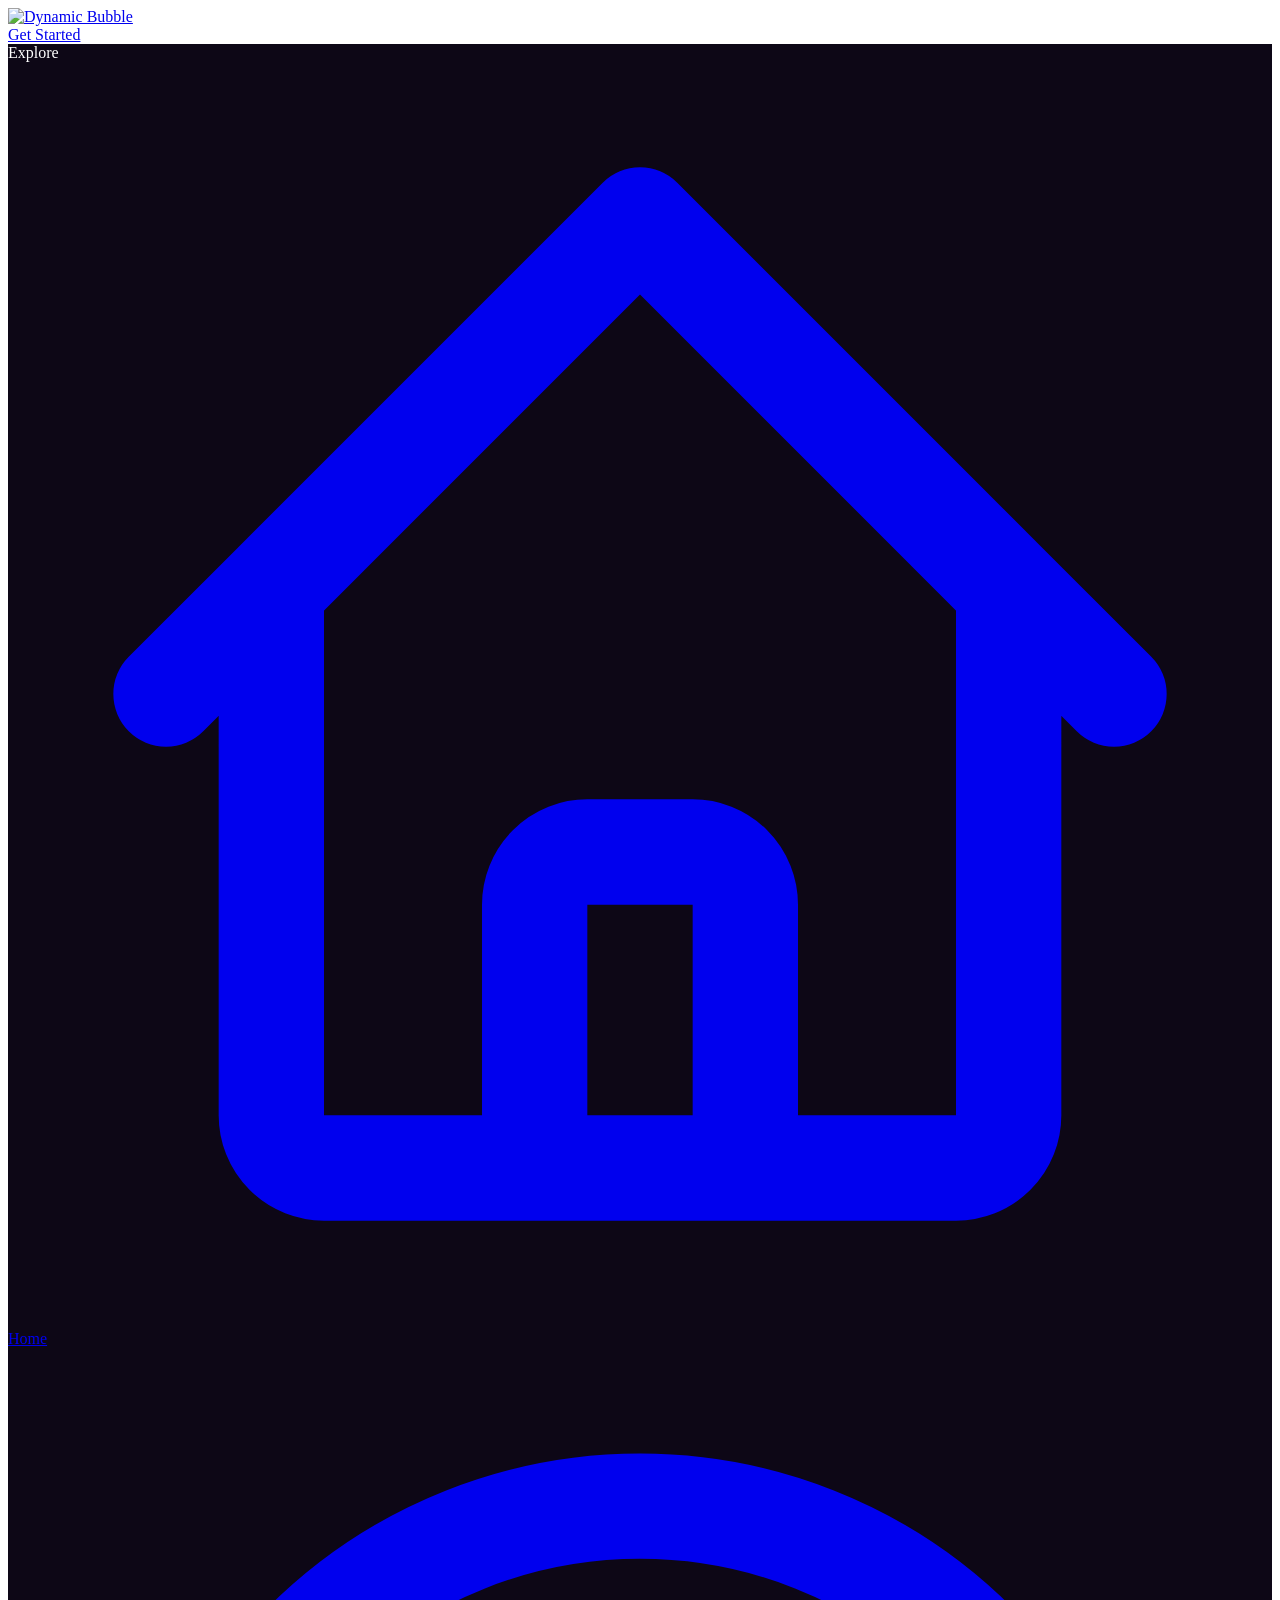
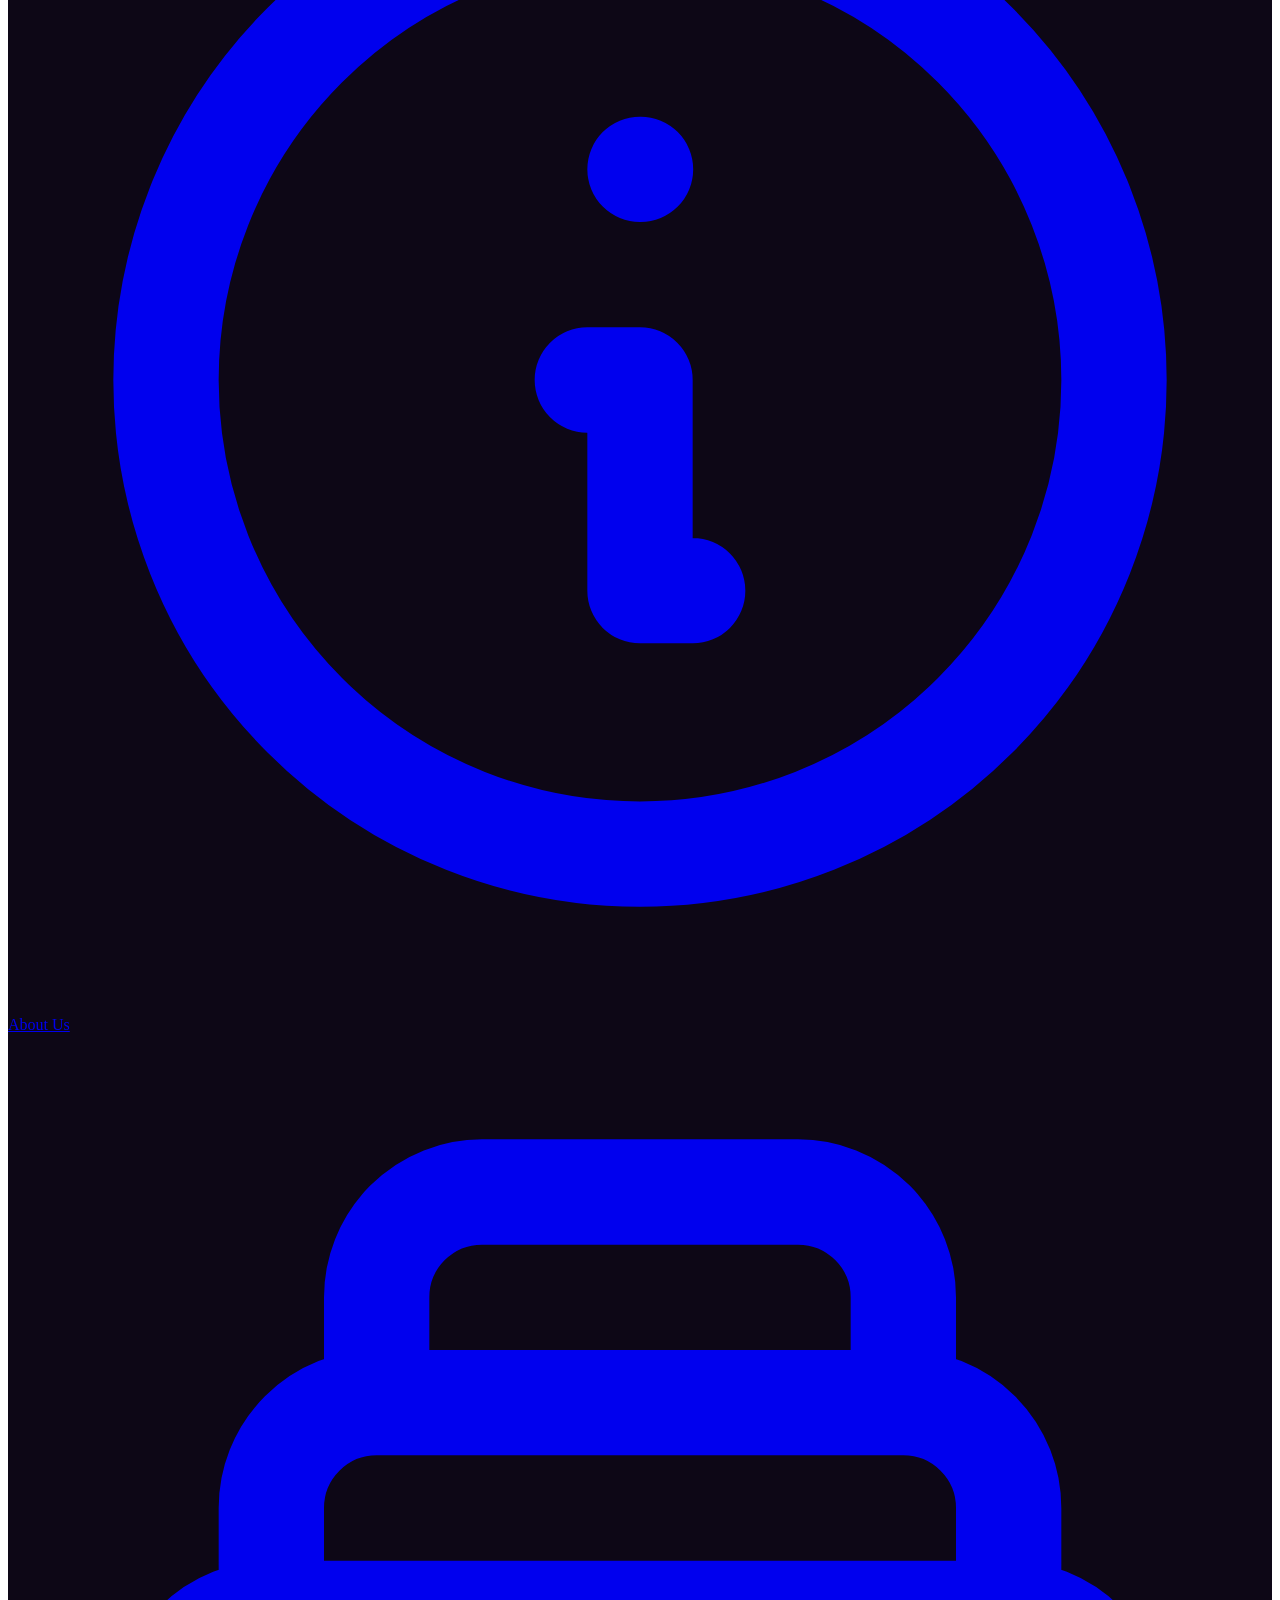
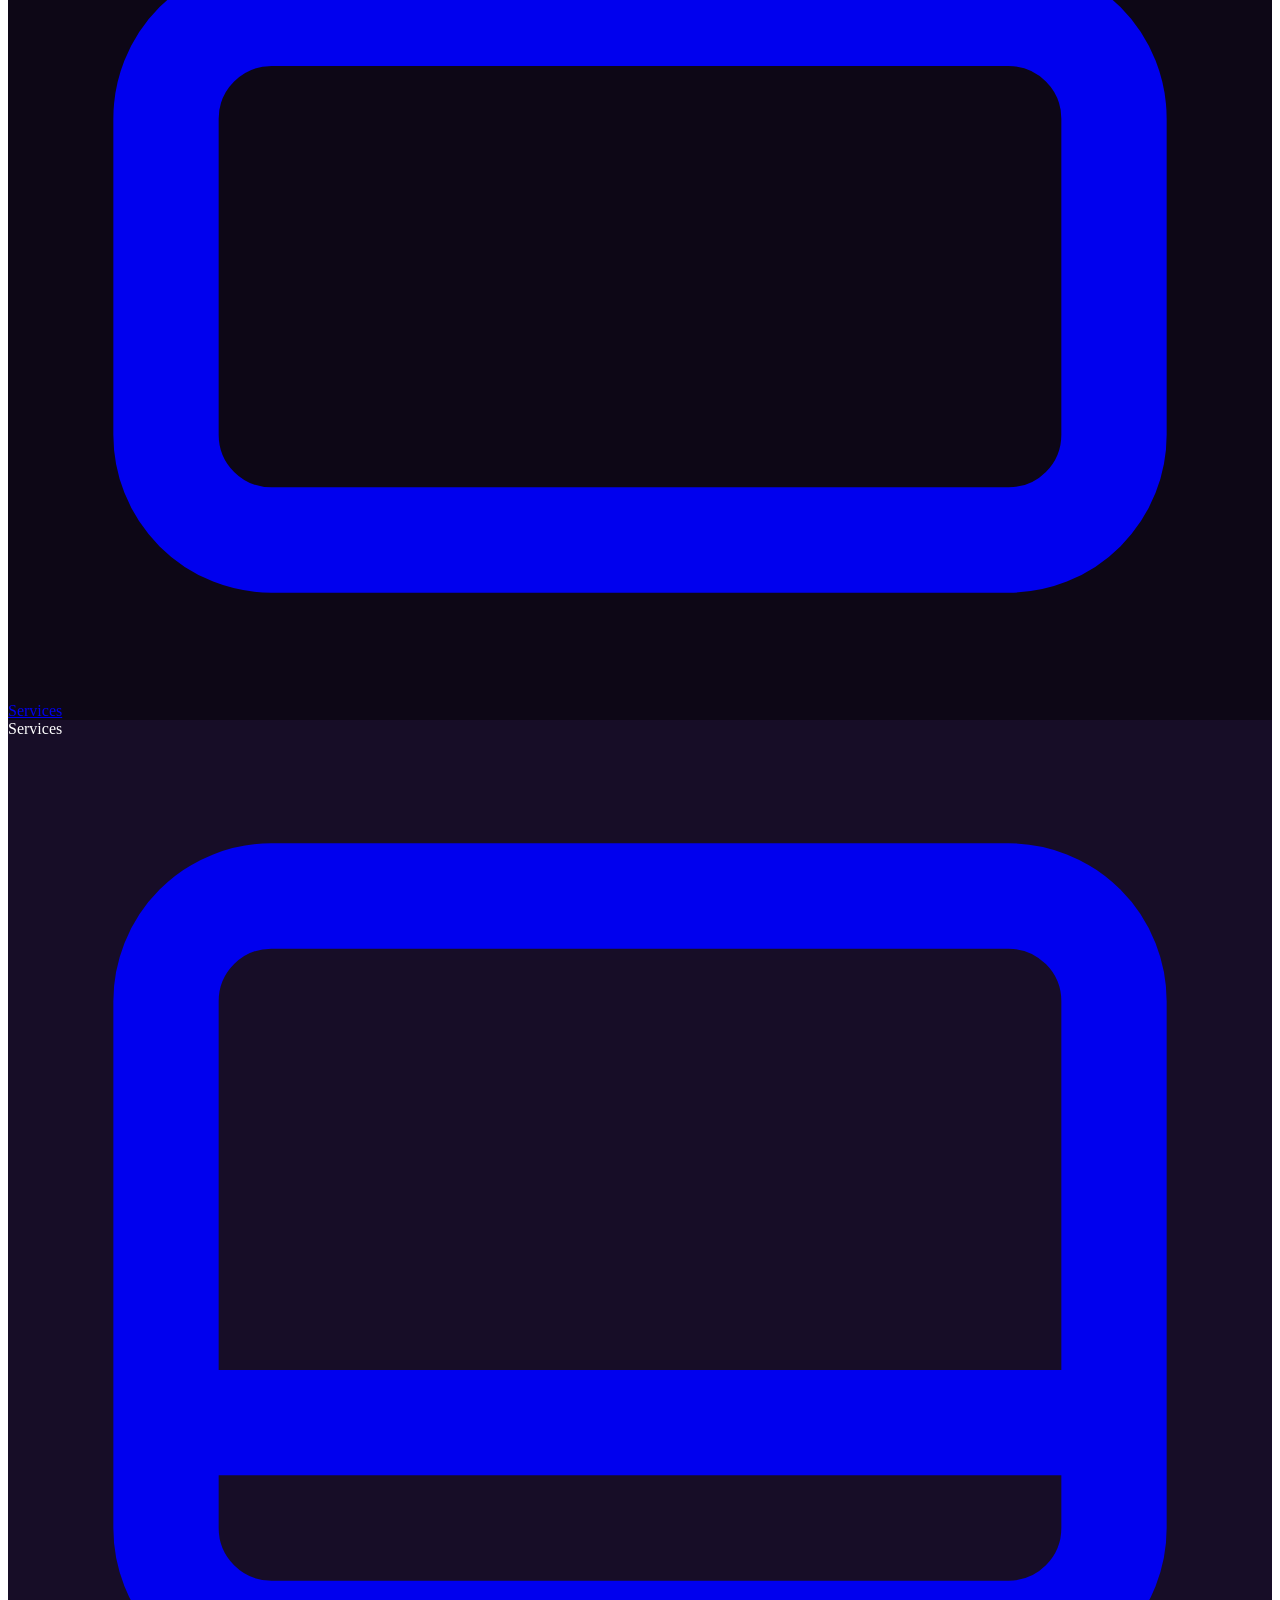
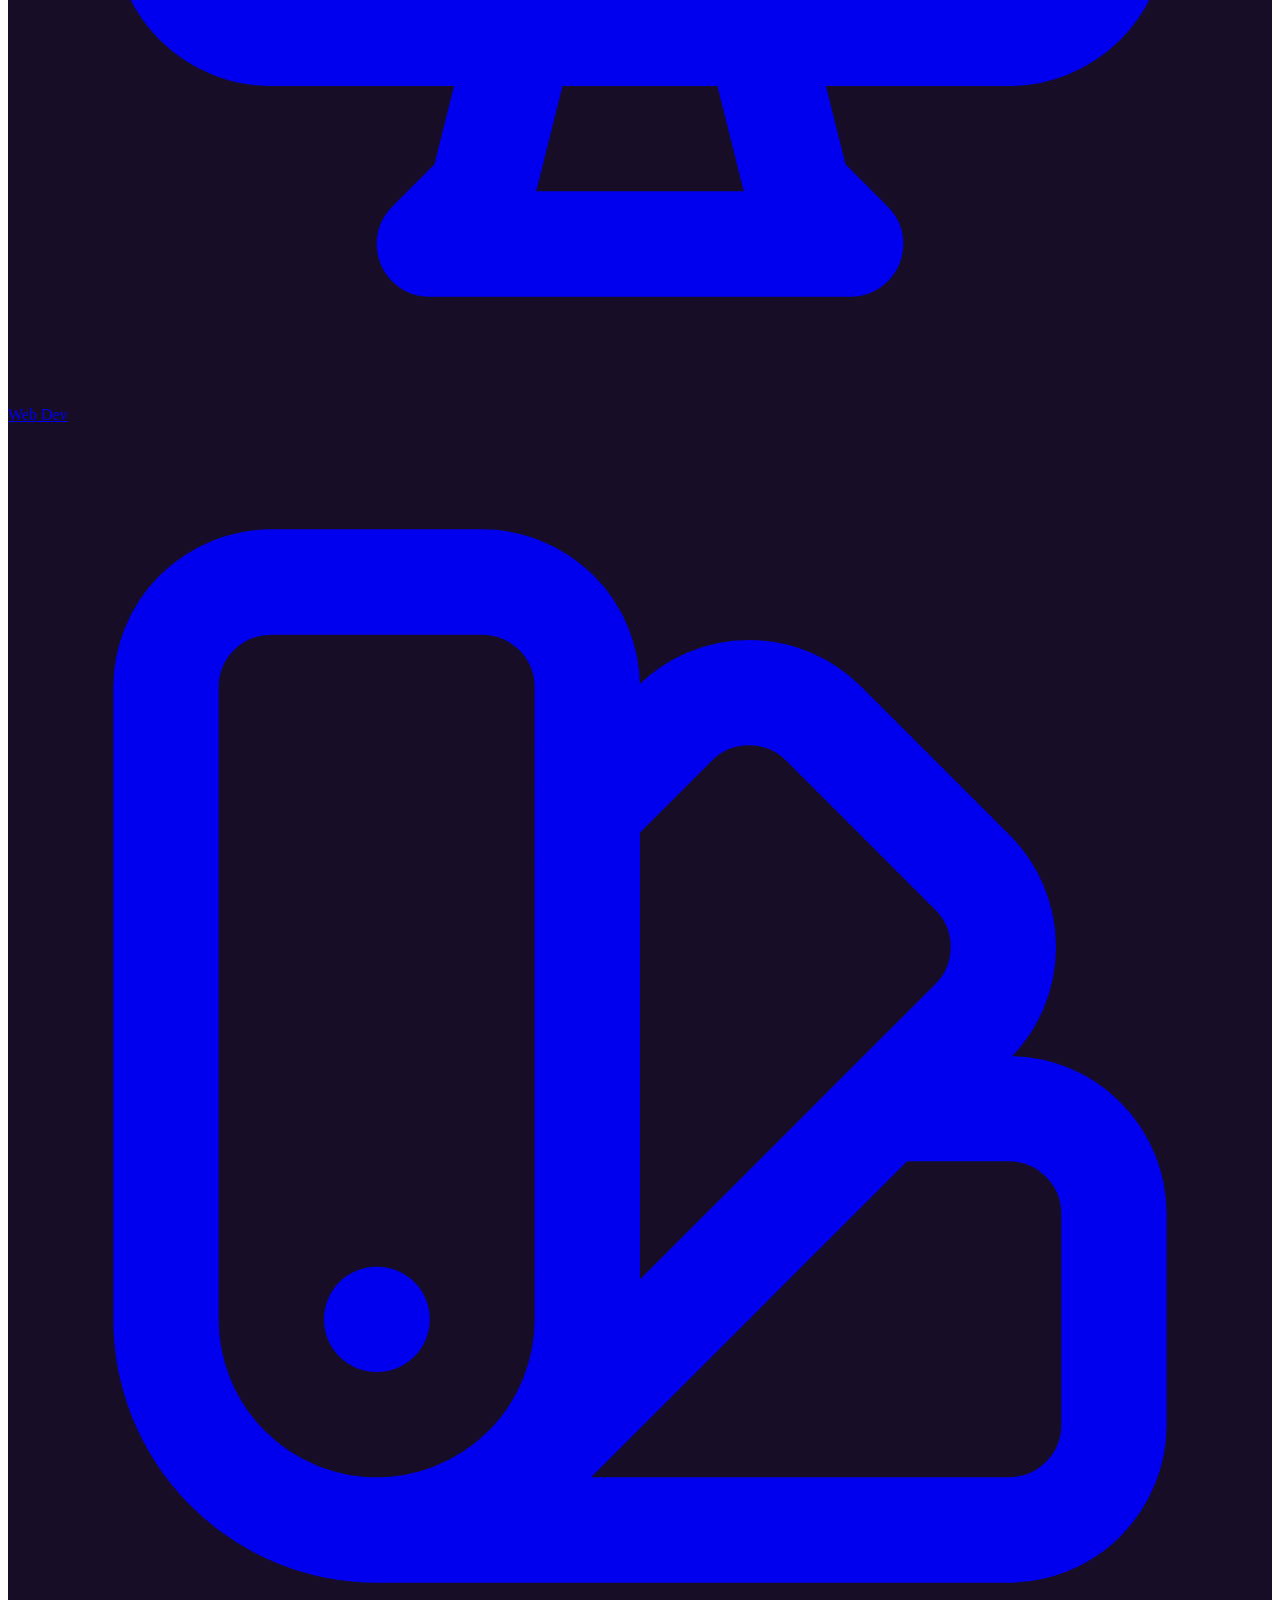
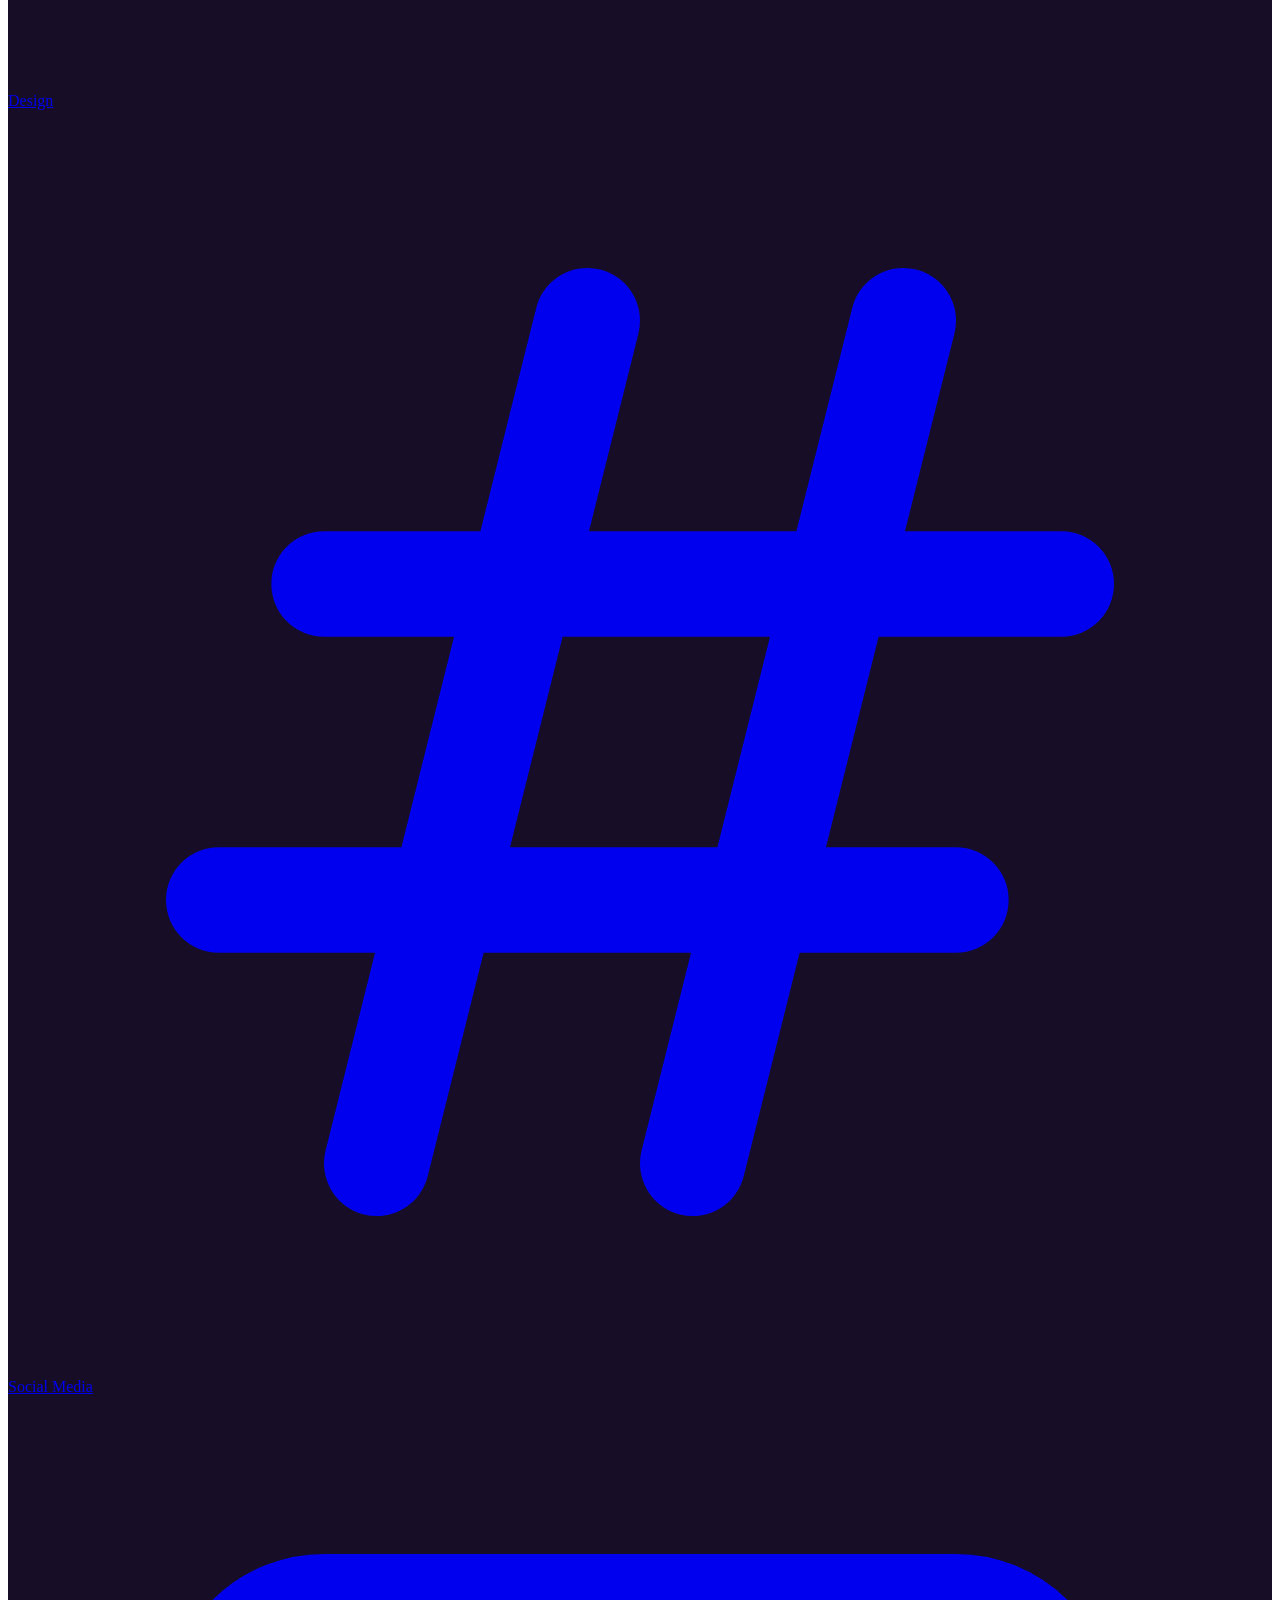
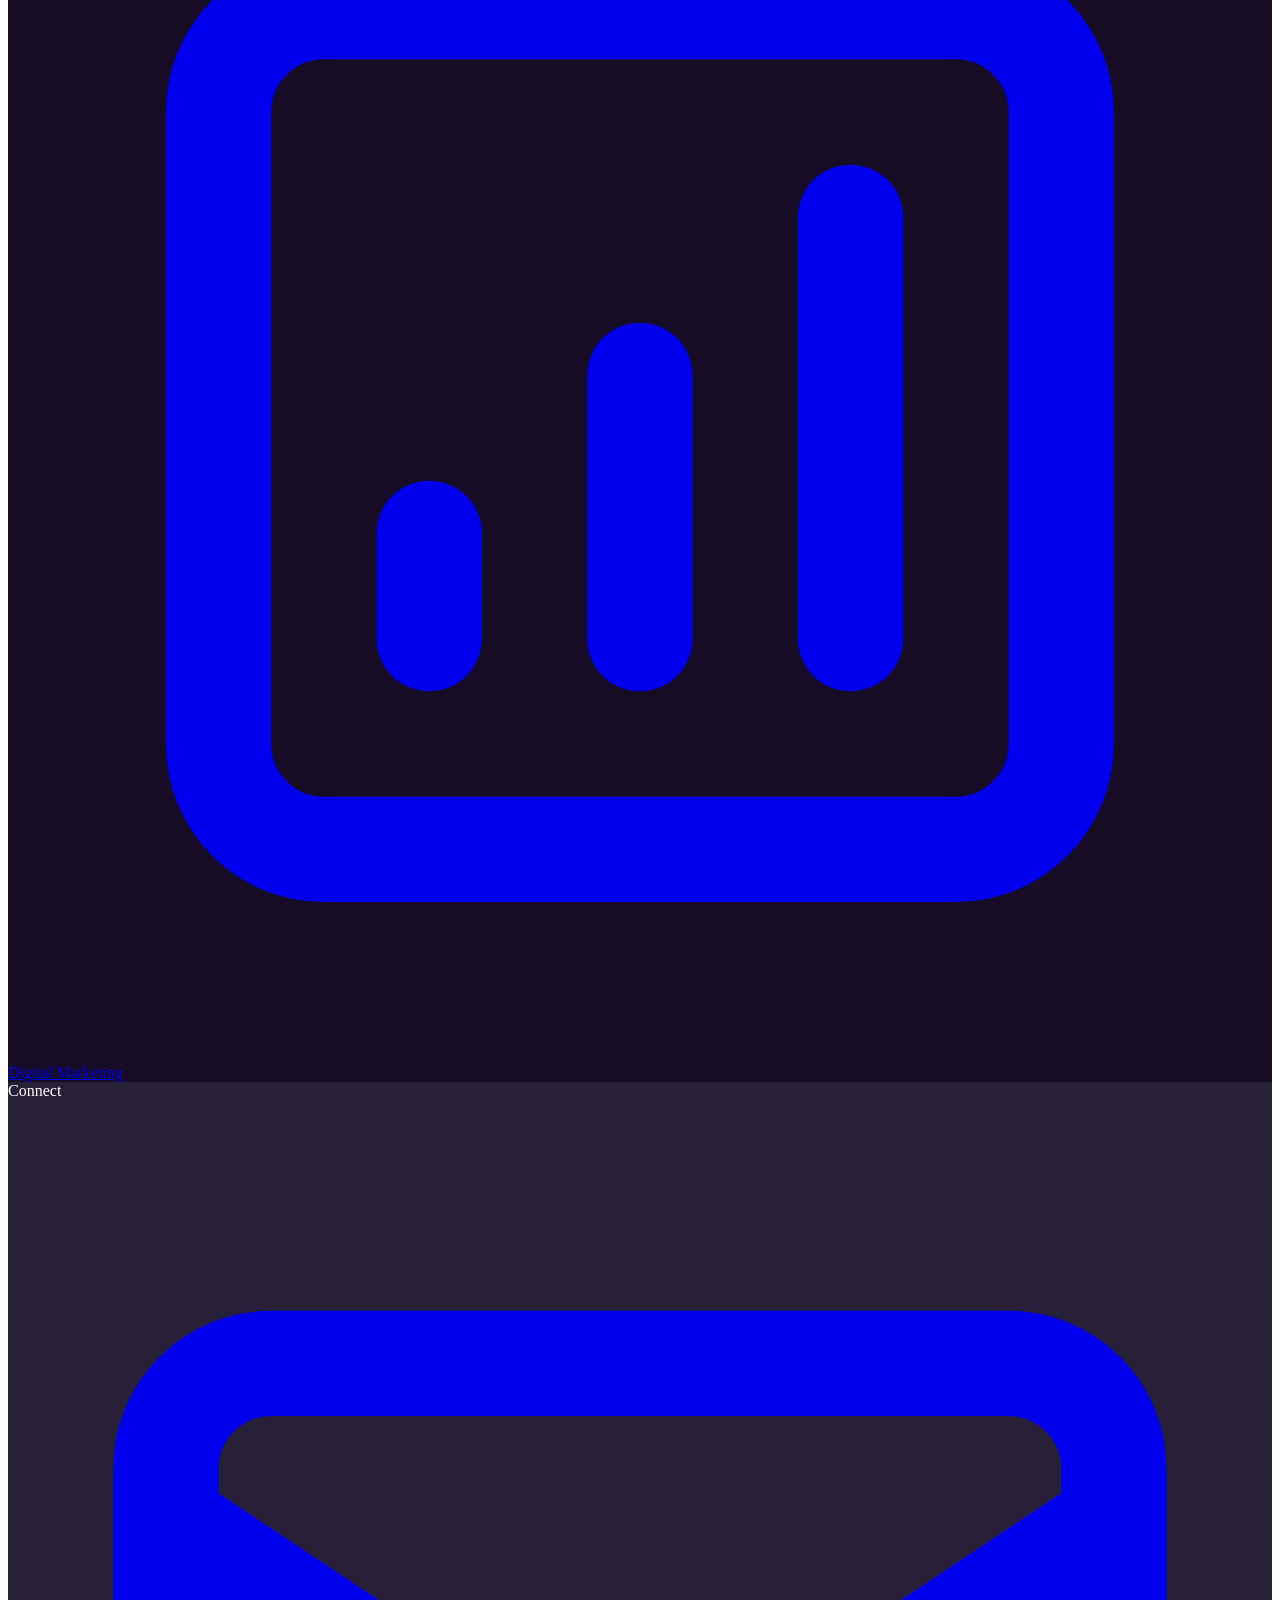
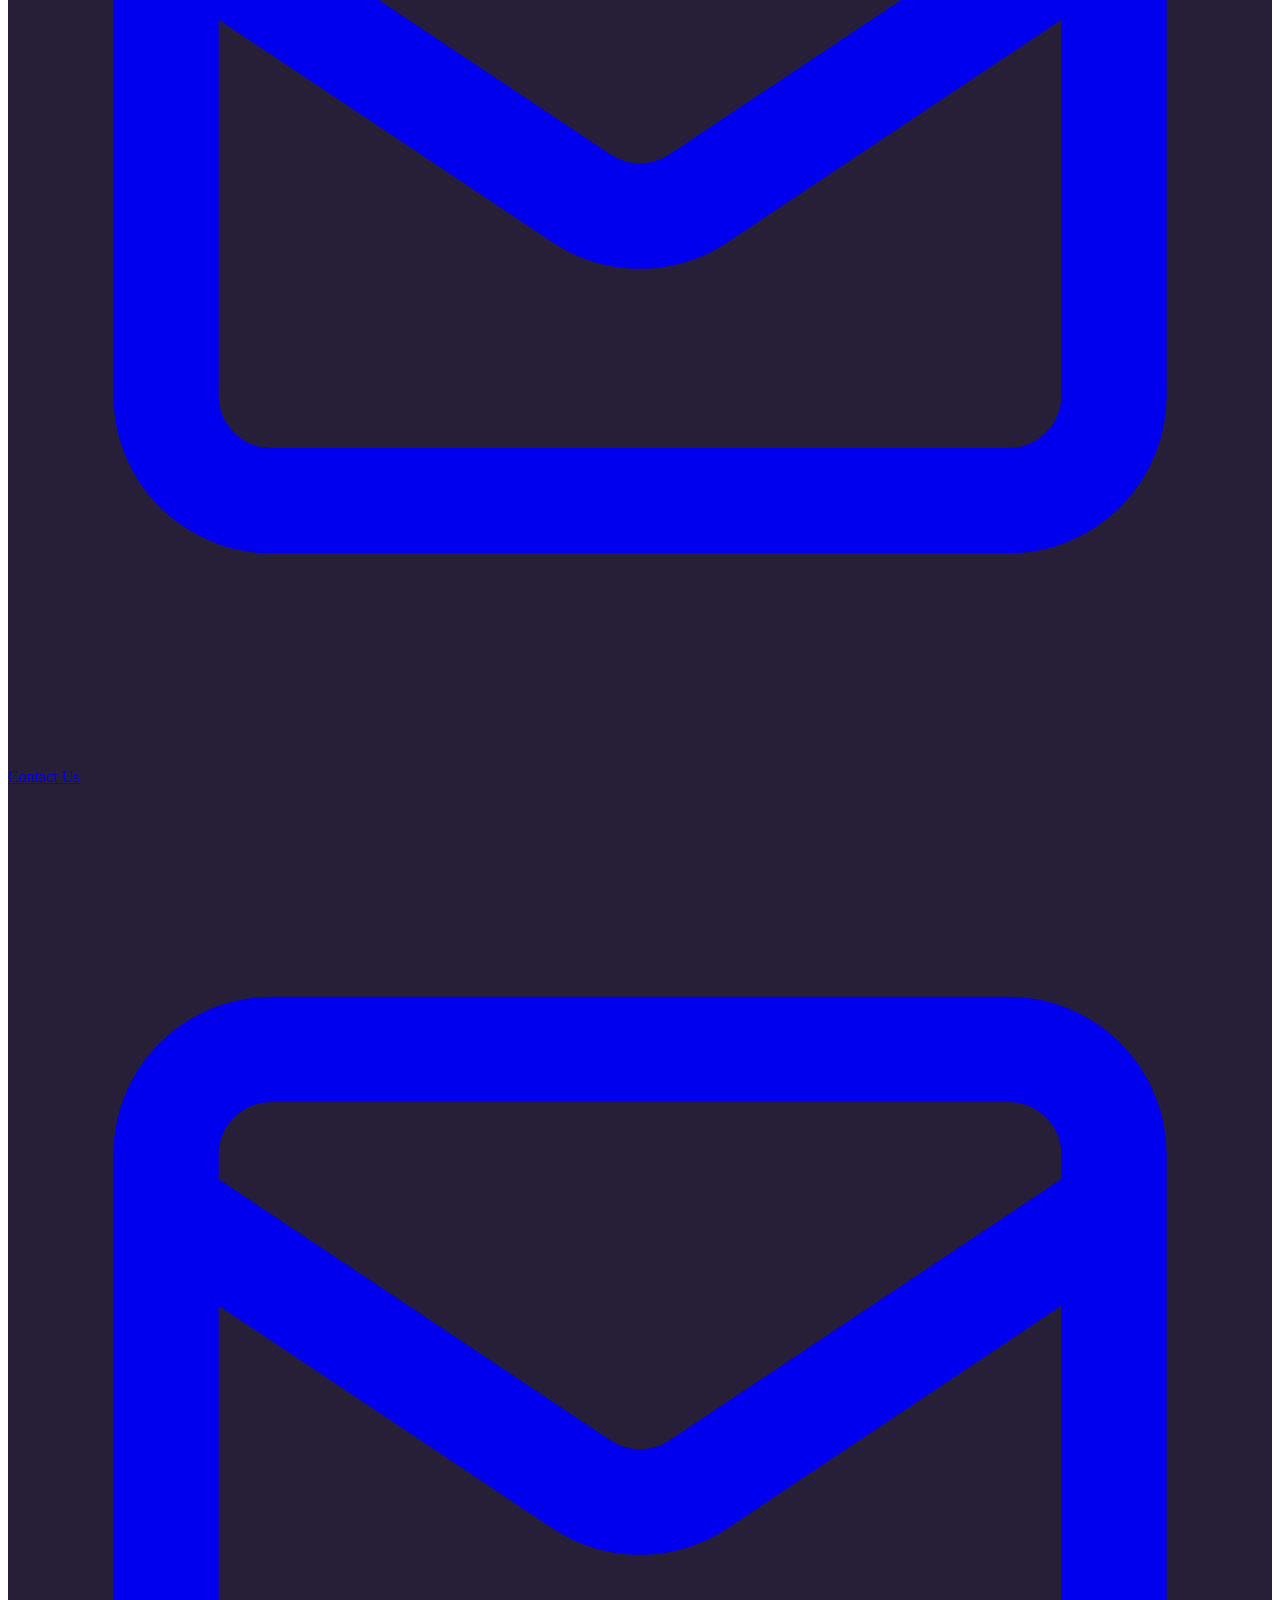
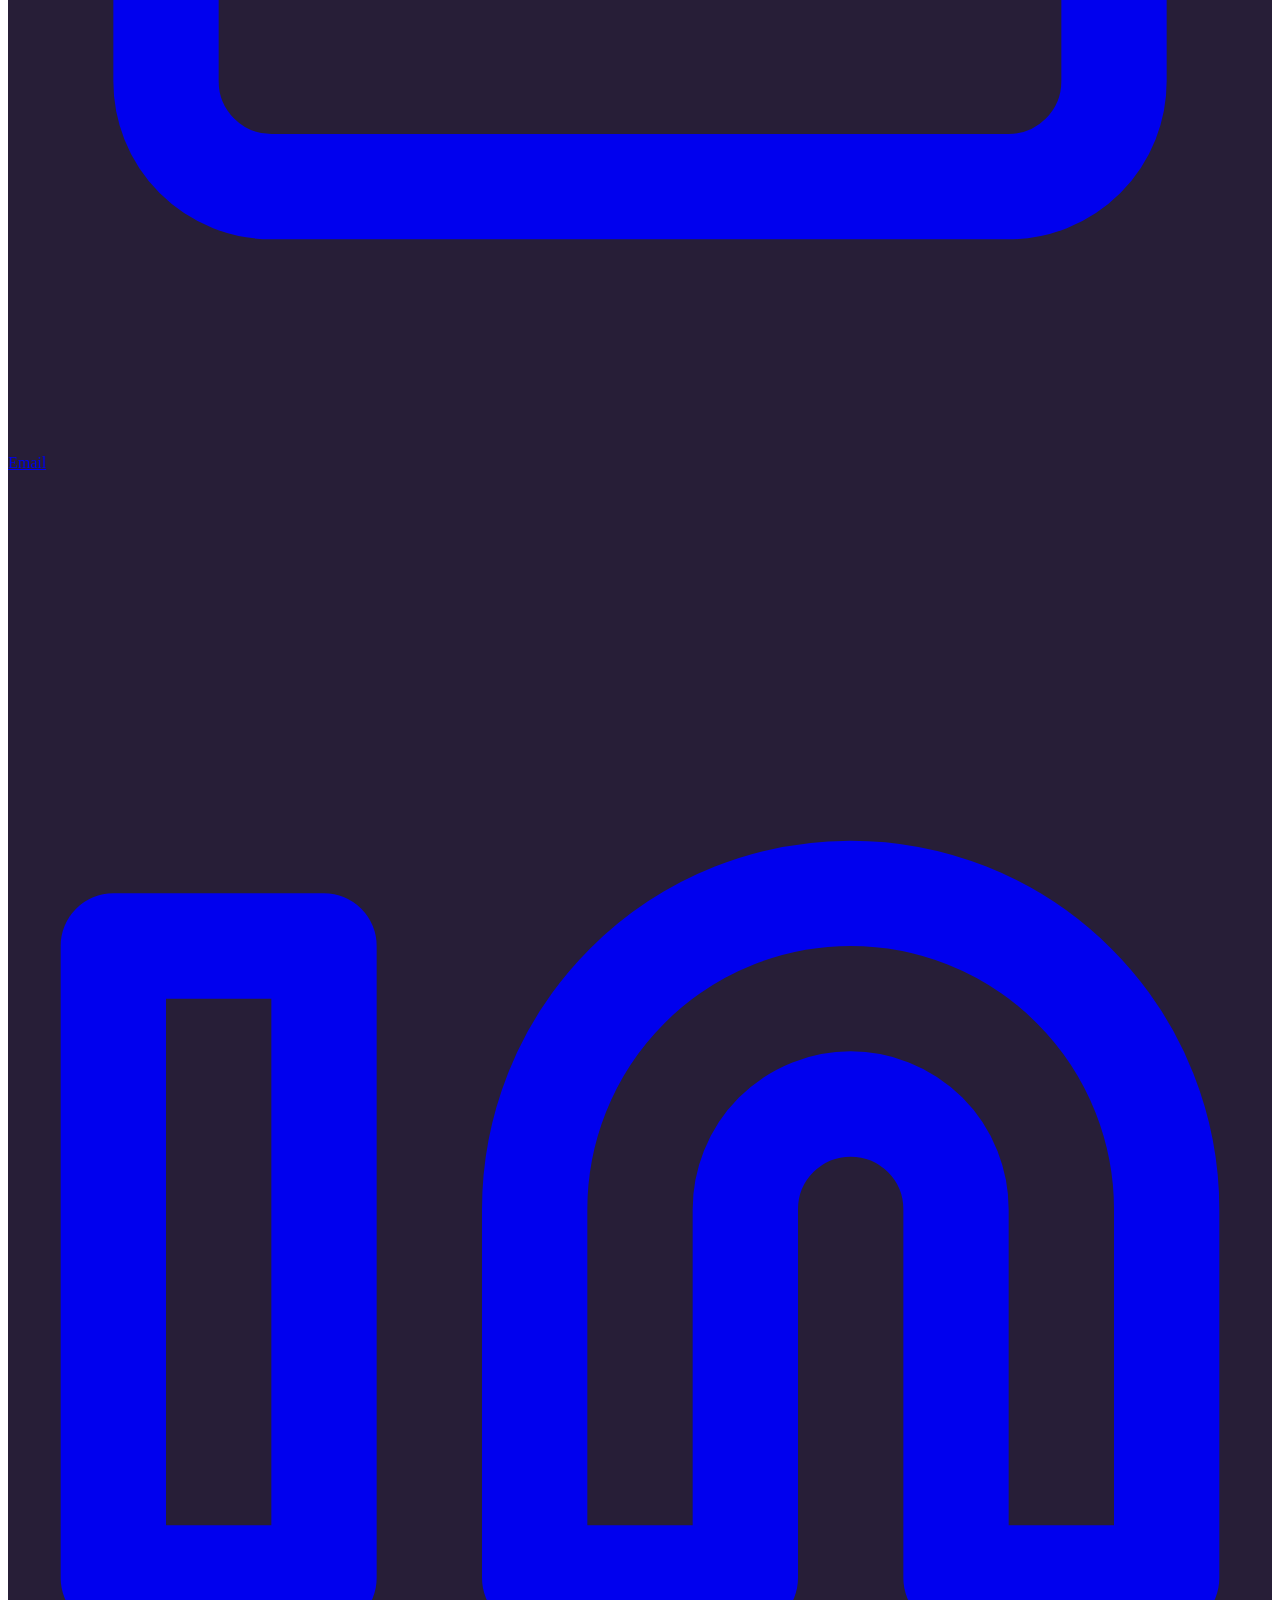
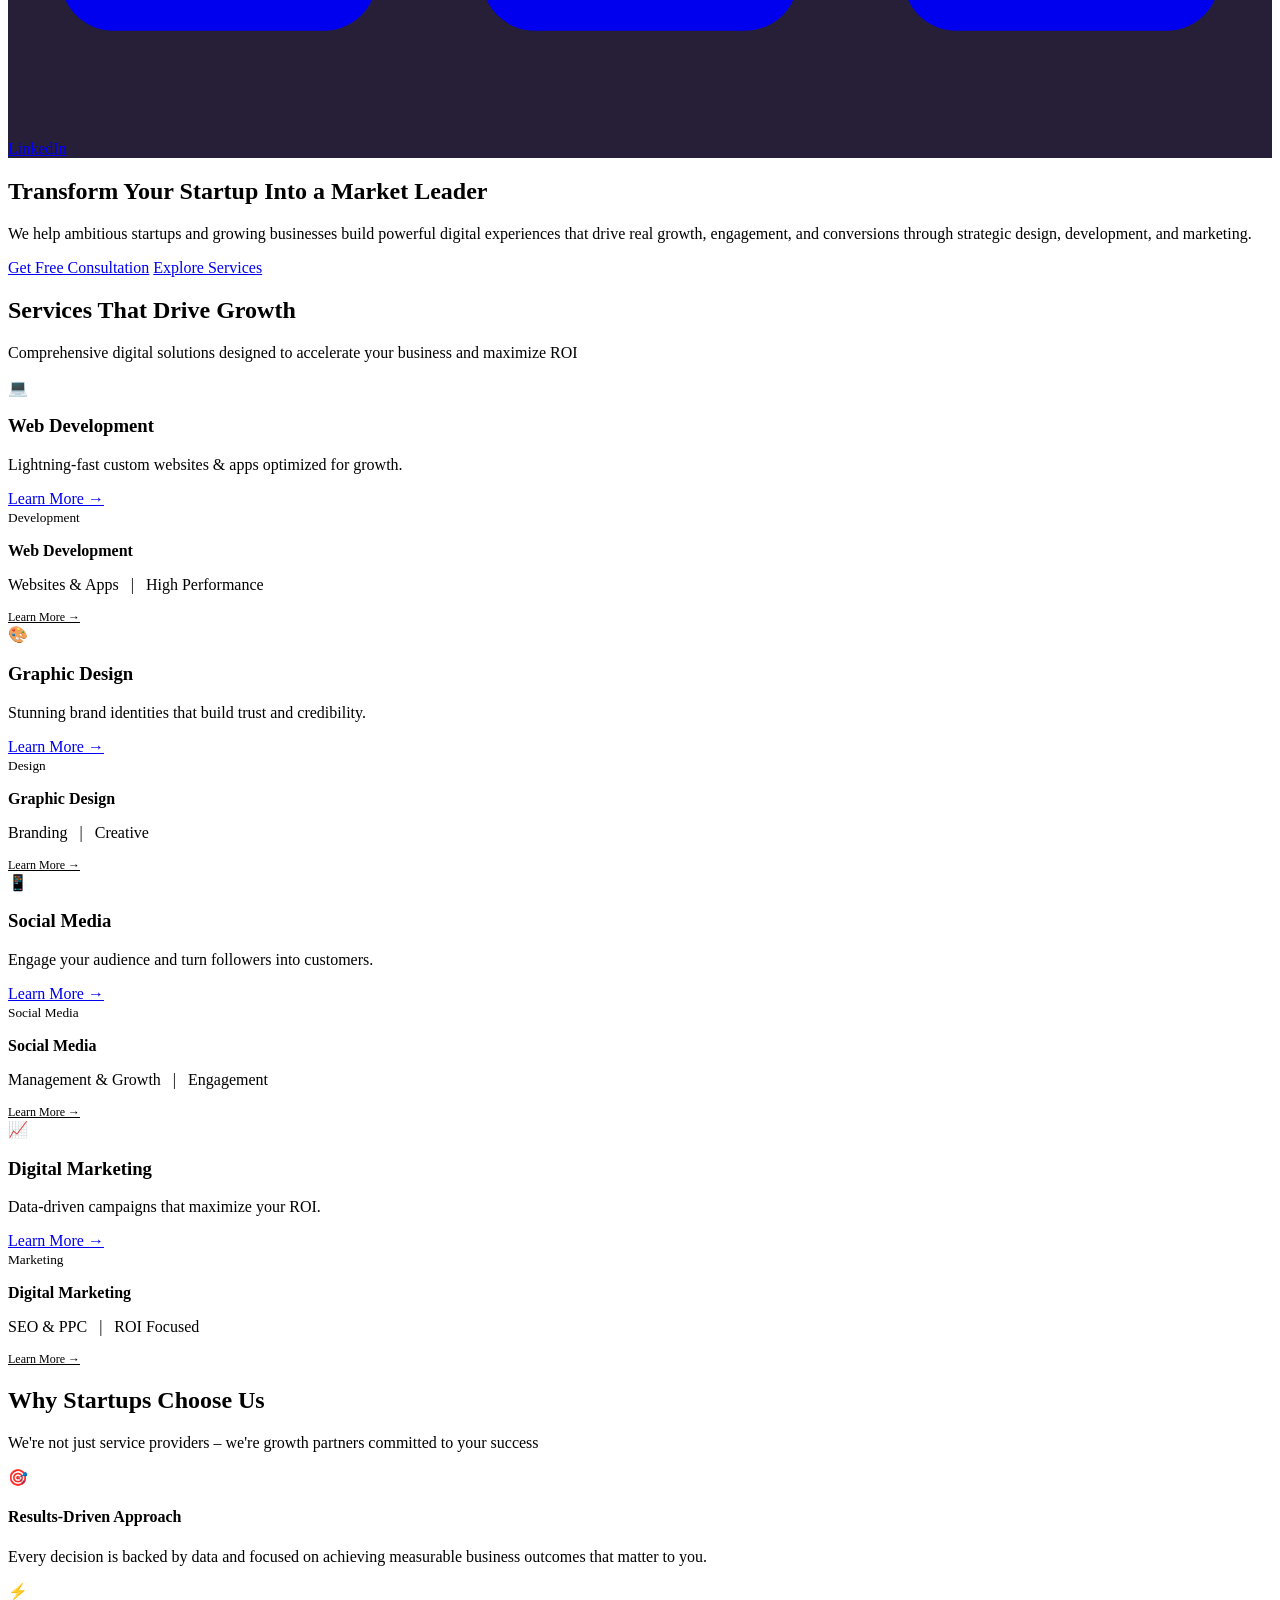
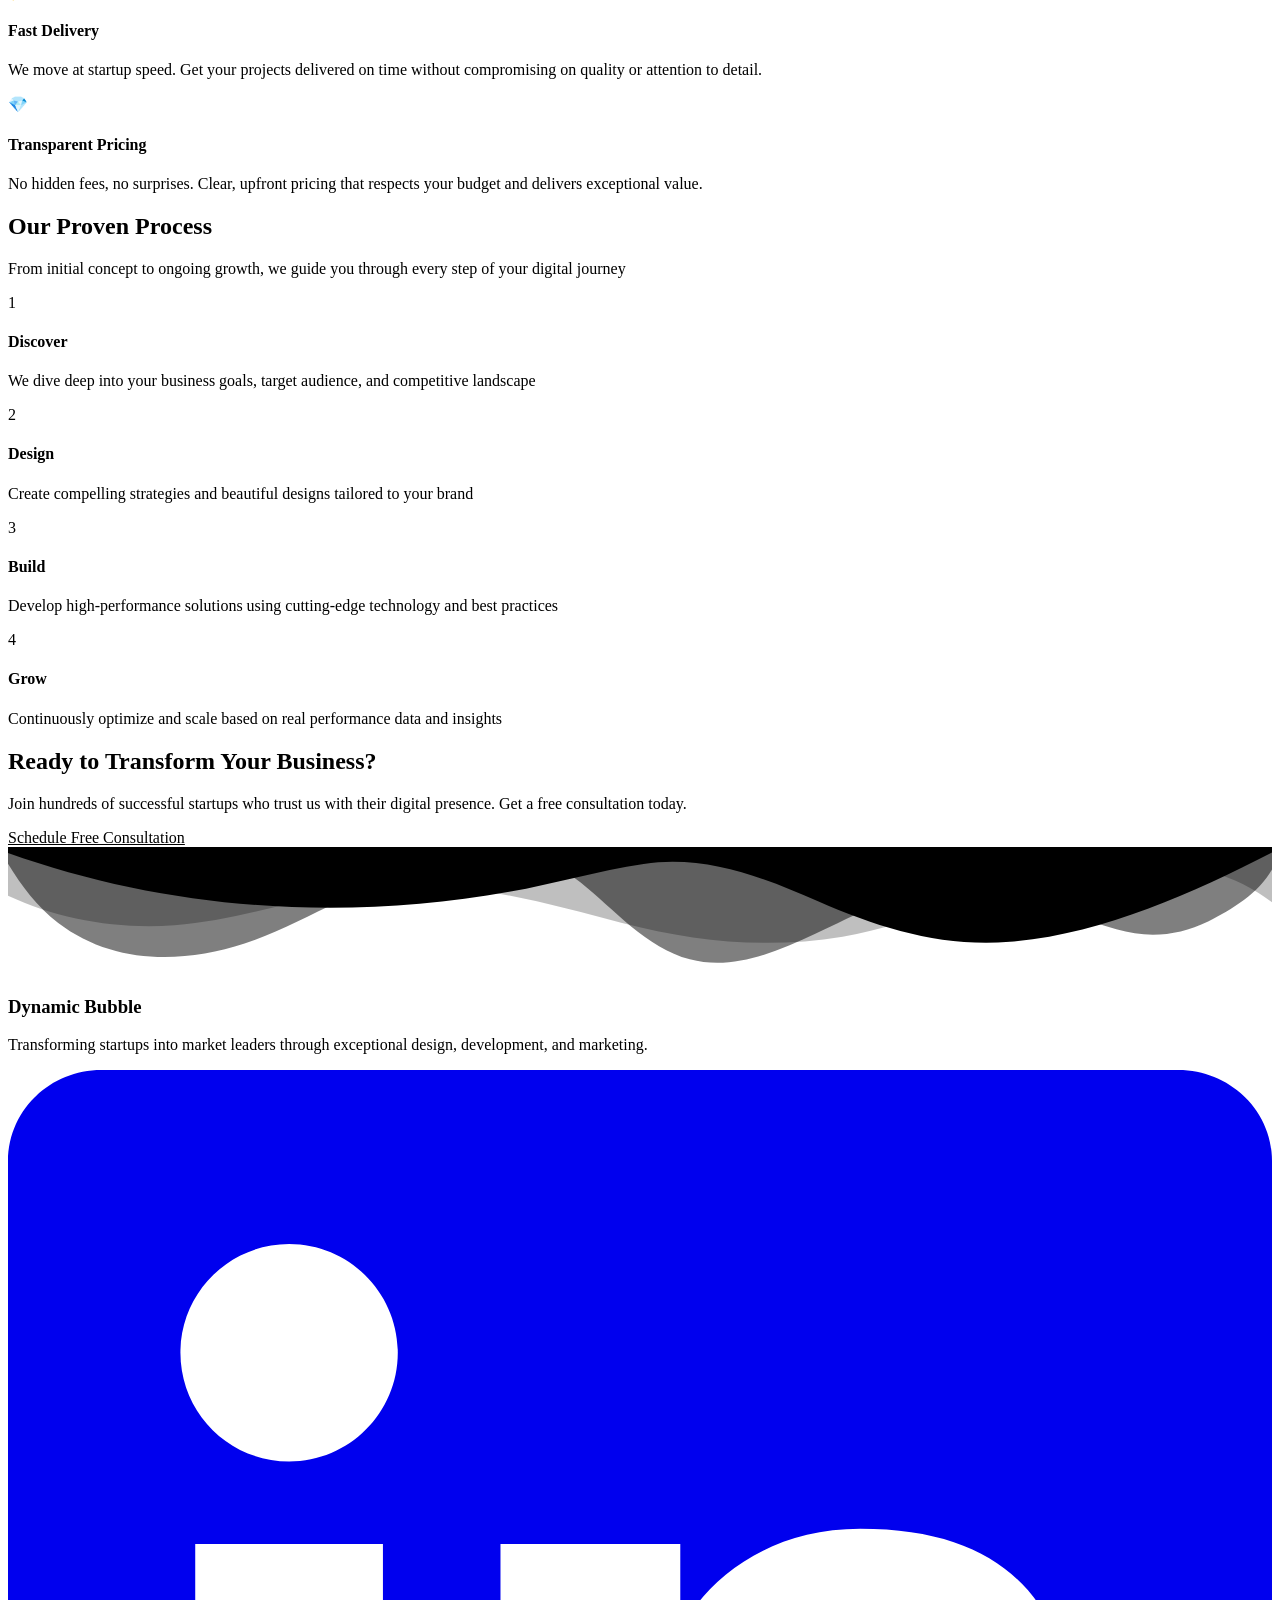
==== index.html @ 36def298 "remove unnecessary sections from index, about and contact pages" ====
<!DOCTYPE html>
<html lang="en">

<head>
    <meta charset="UTF-8">
    <meta name="viewport" content="width=device-width, initial-scale=1.0">
    <meta name="description"
        content="Transform your startup into a market leader with premium web development, graphic design, social media management, and digital marketing services.">
    <meta name="keywords"
        content="web development, graphic design, social media management, digital marketing, startup services">
    <meta name="author" content="Digital Services Agency">

    <!-- Open Graph / Social Media -->
    <meta property="og:type" content="website">
    <meta property="og:title" content="Digital Services Agency - Transform Your Startup Into a Market Leader">
    <meta property="og:description" content="Design, Development & Marketing That Drives Real Growth">
    <meta property="og:image" content="og-image.jpg">

    <title>Digital Services Agency - Transform Your Startup Into a Market Leader</title>
    <link rel="icon" type="image/png" href="assets/images/dynamic_bubble_logo.jpg">
    <meta name="theme-color" content="#ffffff">

    <script src="https://cdnjs.cloudflare.com/ajax/libs/gsap/3.12.5/gsap.min.js"></script>
    <link rel="stylesheet" href="css/styles.css">
    <link rel="stylesheet" href="css/card-nav.css">
    <link rel="stylesheet" href="css/text-type.css">
    <link rel="stylesheet" href="css/flip-card.css">
    <link rel="stylesheet" href="css/laser-theme.css">
</head>

<body>
    <!-- Navigation -->
    <!-- Navigation (CardNav) -->
    <div class="card-nav-container">
        <nav class="card-nav">
            <div class="card-nav-top">
                <div class="hamburger-menu" role="button" aria-label="Toggle menu" tabindex="0">
                    <div class="hamburger-line"></div>
                    <div class="hamburger-line"></div>
                </div>

                <div class="logo-container">
                    <a href="index.html">
                        <img src="assets/images/dynamic_bubble_logo.jpg" alt="Dynamic Bubble" class="logo">
                    </a>
                </div>

                <a href="pages/contact.html" class="card-nav-cta-button">
                    Get Started
                </a>
            </div>

            <div class="card-nav-content">
                <!-- Card 1: Explore -->
                <div class="nav-card" style="background-color: #0D0716; color: #fff;">
                    <div class="nav-card-label">Explore</div>
                    <div class="nav-card-links">
                        <a class="nav-card-link" href="index.html" aria-label="Home">
                            <svg class="nav-card-link-icon" fill="none" stroke="currentColor" viewBox="0 0 24 24">
                                <path stroke-linecap="round" stroke-linejoin="round" stroke-width="2"
                                    d="M3 12l2-2m0 0l7-7 7 7M5 10v10a1 1 0 001 1h3m10-11l2 2m-2-2v10a1 1 0 01-1 1h-3m-6 0a1 1 0 001-1v-4a1 1 0 011-1h2a1 1 0 011 1v4a1 1 0 001 1m-6 0h6">
                                </path>
                            </svg>
                            Home
                        </a>
                        <a class="nav-card-link" href="pages/about.html" aria-label="About Us">
                            <svg class="nav-card-link-icon" fill="none" stroke="currentColor" viewBox="0 0 24 24">
                                <path stroke-linecap="round" stroke-linejoin="round" stroke-width="2"
                                    d="M13 16h-1v-4h-1m1-4h.01M21 12a9 9 0 11-18 0 9 9 0 0118 0z"></path>
                            </svg>
                            About Us
                        </a>
                        <a class="nav-card-link" href="pages/services.html" aria-label="Services">
                            <svg class="nav-card-link-icon" fill="none" stroke="currentColor" viewBox="0 0 24 24">
                                <path stroke-linecap="round" stroke-linejoin="round" stroke-width="2"
                                    d="M19 11H5m14 0a2 2 0 012 2v6a2 2 0 01-2 2H5a2 2 0 01-2-2v-6a2 2 0 012-2m14 0V9a2 2 0 00-2-2M5 11V9a2 2 0 012-2m0 0V5a2 2 0 012-2h6a2 2 0 012 2v2M7 7h10">
                                </path>
                            </svg>
                            Services
                        </a>
                    </div>
                </div>

                <!-- Card 2: Services -->
                <div class="nav-card" style="background-color: #170D27; color: #fff;">
                    <div class="nav-card-label">Services</div>
                    <div class="nav-card-links">
                        <a class="nav-card-link" href="pages/services.html#web-development"
                            aria-label="Web Development">
                            <svg class="nav-card-link-icon" fill="none" stroke="currentColor" viewBox="0 0 24 24">
                                <path stroke-linecap="round" stroke-linejoin="round" stroke-width="2"
                                    d="M9.75 17L9 20l-1 1h8l-1-1-.75-3M3 13h18M5 17h14a2 2 0 002-2V5a2 2 0 00-2-2H5a2 2 0 00-2 2v10a2 2 0 002 2z">
                                </path>
                            </svg>
                            Web Dev
                        </a>
                        <a class="nav-card-link" href="pages/services.html#graphic-design" aria-label="Graphic Design">
                            <svg class="nav-card-link-icon" fill="none" stroke="currentColor" viewBox="0 0 24 24">
                                <path stroke-linecap="round" stroke-linejoin="round" stroke-width="2"
                                    d="M7 21a4 4 0 01-4-4V5a2 2 0 012-2h4a2 2 0 012 2v12a4 4 0 01-4 4zm0 0h12a2 2 0 002-2v-4a2 2 0 00-2-2h-2.343M11 7.343l1.657-1.657a2 2 0 012.828 0l2.829 2.829a2 2 0 010 2.828l-8.486 8.485M7 17h.01">
                                </path>
                            </svg>
                            Design
                        </a>
                        <a class="nav-card-link" href="pages/services.html#social-media" aria-label="Social Media">
                            <svg class="nav-card-link-icon" fill="none" stroke="currentColor" viewBox="0 0 24 24">
                                <path stroke-linecap="round" stroke-linejoin="round" stroke-width="2"
                                    d="M7 20l4-16m2 16l4-16M6 9h14M4 15h14"></path>
                            </svg>
                            Social Media
                        </a>
                        <a class="nav-card-link" href="pages/services.html#digital-marketing"
                            aria-label="Digital Marketing">
                            <svg class="nav-card-link-icon" fill="none" stroke="currentColor" viewBox="0 0 24 24">
                                <path stroke-linecap="round" stroke-linejoin="round" stroke-width="2"
                                    d="M16 8v8m-4-5v5m-4-2v2m-2 4h12a2 2 0 002-2V6a2 2 0 00-2-2H6a2 2 0 00-2 2v12a2 2 0 002 2z">
                                </path>
                            </svg>
                            Digital Marketing
                        </a>
                    </div>
                </div>

                <!-- Card 3: Connect -->
                <div class="nav-card" style="background-color: #271E37; color: #fff;">
                    <div class="nav-card-label">Connect</div>
                    <div class="nav-card-links">
                        <a class="nav-card-link" href="pages/contact.html" aria-label="Contact Us">
                            <svg class="nav-card-link-icon" fill="none" stroke="currentColor" viewBox="0 0 24 24">
                                <path stroke-linecap="round" stroke-linejoin="round" stroke-width="2"
                                    d="M3 8l7.89 5.26a2 2 0 002.22 0L21 8M5 19h14a2 2 0 002-2V7a2 2 0 00-2-2H5a2 2 0 00-2 2v10a2 2 0 002 2z">
                                </path>
                            </svg>
                            Contact Us
                        </a>
                        <a class="nav-card-link" href="mailto:dynamicbubbleinfo@gmail.com" aria-label="Email">
                            <svg class="nav-card-link-icon" fill="none" stroke="currentColor" viewBox="0 0 24 24">
                                <path stroke-linecap="round" stroke-linejoin="round" stroke-width="2"
                                    d="M3 8l7.89 5.26a2 2 0 002.22 0L21 8M5 19h14a2 2 0 002-2V7a2 2 0 00-2-2H5a2 2 0 00-2 2v10a2 2 0 002 2z">
                                </path>
                            </svg>
                            Email
                        </a>
                        <a class="nav-card-link" href="https://www.linkedin.com/company/dynamic-bubble/" target="_blank"
                            aria-label="LinkedIn">
                            <svg class="nav-card-link-icon" fill="none" stroke="currentColor" viewBox="0 0 24 24">
                                <path stroke-linecap="round" stroke-linejoin="round" stroke-width="2"
                                    d="M16 8a6 6 0 016 6v7h-4v-7a2 2 0 00-2-2 2 2 0 00-2 2v7h-4v-7a6 6 0 016-6zM2 9h4v12H2z">
                                </path>
                            </svg>
                            LinkedIn
                        </a>
                    </div>
                </div>
            </div>
        </nav>
    </div>

    <!-- Hero Section -->
    <section class="hero" id="hero">
        <div class="container">
            <div class="hero-content fade-in-up">
                <h1>Transform Your Startup Into a Market Leader</h1>
                <p class="hero-subtitle">
                    We help ambitious startups and growing businesses build powerful digital experiences that drive real
                    growth, engagement, and conversions through strategic design, development, and marketing.
                </p>
                <div class="hero-cta">
                    <a href="pages/contact.html" class="btn btn-primary btn-lg">Get Free Consultation</a>
                    <a href="pages/services.html" class="btn btn-secondary btn-lg">Explore Services</a>
                </div>
            </div>
        </div>
    </section>



    <!-- Services Overview Section -->
    <section class="section section-alt" id="services">
        <div class="container">
            <div class="section-header scroll-reveal">
                <h2>Services That Drive Growth</h2>
                <p>Comprehensive digital solutions designed to accelerate your business and maximize ROI</p>
            </div>

            <div class="grid grid-4" style="gap: 20px;">
                <div class="flip-card scroll-reveal">
                    <div class="flip-card-content">
                        <div class="flip-card-back">
                            <div class="flip-card-back-content card-color-1">
                                <div class="card-icon">💻</div>
                                <h3>Web Development</h3>
                                <p>Lightning-fast custom websites & apps optimized for growth.</p>
                                <a href="pages/services.html#web-development" class="card-link">Learn More →</a>
                            </div>
                        </div>
                        <div class="flip-card-front">
                            <div class="img img-web-dev">
                                <!-- <div class="circle"></div>
                                <div class="circle" id="right"></div>
                                <div class="circle" id="bottom"></div> -->
                            </div>
                            <div class="front-content">
                                <small class="badge">Development</small>
                                <div class="description">
                                    <div class="title">
                                        <p class="title">
                                            <strong>Web Development</strong>
                                        </p>
                                    </div>
                                    <p class="card-footer">
                                        Websites & Apps &nbsp; | &nbsp; High Performance
                                    </p>
                                    <a href="pages/services.html#web-development"
                                        style="color: var(--color-primary-light); font-size: 12px; display: block; margin-top: 8px;">Learn
                                        More →</a>
                                </div>
                            </div>
                        </div>
                    </div>
                </div>

                <div class="flip-card scroll-reveal">
                    <div class="flip-card-content">
                        <div class="flip-card-back">
                            <div class="flip-card-back-content card-color-2">
                                <div class="card-icon">🎨</div>
                                <h3>Graphic Design</h3>
                                <p>Stunning brand identities that build trust and credibility.</p>
                                <a href="pages/services.html#graphic-design" class="card-link">Learn More →</a>
                            </div>
                        </div>
                        <div class="flip-card-front">
                            <div class="img img-design">
                                <!-- <div class="circle"></div>
                                <div class="circle" id="right"></div>
                                <div class="circle" id="bottom"></div> -->
                            </div>
                            <div class="front-content">
                                <small class="badge">Design</small>
                                <div class="description">
                                    <div class="title">
                                        <p class="title">
                                            <strong>Graphic Design</strong>
                                        </p>
                                    </div>
                                    <p class="card-footer">
                                        Branding &nbsp; | &nbsp; Creative
                                    </p>
                                    <a href="pages/services.html#graphic-design"
                                        style="color: var(--color-primary-light); font-size: 12px; display: block; margin-top: 8px;">Learn
                                        More →</a>
                                </div>
                            </div>
                        </div>
                    </div>
                </div>

                <div class="flip-card scroll-reveal">
                    <div class="flip-card-content">
                        <div class="flip-card-back">
                            <div class="flip-card-back-content card-color-3">
                                <div class="card-icon">📱</div>
                                <h3>Social Media</h3>
                                <p>Engage your audience and turn followers into customers.</p>
                                <a href="pages/services.html#social-media" class="card-link">Learn More →</a>
                            </div>
                        </div>
                        <div class="flip-card-front">
                            <div class="img img-social">
                            </div>
                            <div class="front-content">
                                <small class="badge">Social Media</small>
                                <div class="description">
                                    <div class="title">
                                        <p class="title">
                                            <strong>Social Media</strong>
                                        </p>
                                    </div>
                                    <p class="card-footer">
                                        Management & Growth &nbsp; | &nbsp; Engagement
                                    </p>
                                    <a href="pages/services.html#social-media"
                                        style="color: var(--color-primary-light); font-size: 12px; display: block; margin-top: 8px;">Learn
                                        More →</a>
                                </div>
                            </div>
                        </div>
                    </div>
                </div>

                <div class="flip-card scroll-reveal">
                    <div class="flip-card-content">
                        <div class="flip-card-back">
                            <div class="flip-card-back-content card-color-4">
                                <div class="card-icon">📈</div>
                                <h3>Digital Marketing</h3>
                                <p>Data-driven campaigns that maximize your ROI.</p>
                                <a href="pages/services.html#digital-marketing" class="card-link">Learn More →</a>
                            </div>
                        </div>
                        <div class="flip-card-front">
                            <div class="img img-marketing">
                            </div>
                            <div class="front-content">
                                <small class="badge">Marketing</small>
                                <div class="description">
                                    <div class="title">
                                        <p class="title">
                                            <strong>Digital Marketing</strong>
                                        </p>
                                    </div>
                                    <p class="card-footer">
                                        SEO & PPC &nbsp; | &nbsp; ROI Focused
                                    </p>
                                    <a href="pages/services.html#digital-marketing"
                                        style="color: var(--color-primary-light); font-size: 12px; display: block; margin-top: 8px;">Learn
                                        More →</a>
                                </div>
                            </div>
                        </div>
                    </div>
                </div>
            </div>
        </div>
    </section>

    <!-- Why Choose Us Section -->
    <section class="section" id="benefits">
        <div class="container">
            <div class="section-header scroll-reveal">
                <h2>Why Startups Choose Us</h2>
                <p>We're not just service providers – we're growth partners committed to your success</p>
            </div>

            <div class="benefits-list">
                <div class="benefit-item scroll-reveal">
                    <div class="benefit-icon">🎯</div>
                    <div class="benefit-content">
                        <h4>Results-Driven Approach</h4>
                        <p>Every decision is backed by data and focused on achieving measurable business outcomes that
                            matter to you.</p>
                    </div>
                </div>

                <div class="benefit-item scroll-reveal">
                    <div class="benefit-icon">⚡</div>
                    <div class="benefit-content">
                        <h4>Fast Delivery</h4>
                        <p>We move at startup speed. Get your projects delivered on time without compromising on quality
                            or attention to detail.</p>
                    </div>
                </div>

                <div class="benefit-item scroll-reveal">
                    <div class="benefit-icon">💎</div>
                    <div class="benefit-content">
                        <h4>Transparent Pricing</h4>
                        <p>No hidden fees, no surprises. Clear, upfront pricing that respects your budget and delivers
                            exceptional value.</p>
                    </div>
                </div>
            </div>
        </div>
    </section>

    <!-- Process Section -->
    <section class="section section-alt" id="process">
        <div class="container">
            <div class="section-header scroll-reveal">
                <h2>Our Proven Process</h2>
                <p>From initial concept to ongoing growth, we guide you through every step of your digital journey</p>
            </div>

            <div class="process-steps">
                <div class="process-step scroll-reveal">
                    <div class="process-number">1</div>
                    <h4>Discover</h4>
                    <p>We dive deep into your business goals, target audience, and competitive landscape</p>
                </div>

                <div class="process-step scroll-reveal">
                    <div class="process-number">2</div>
                    <h4>Design</h4>
                    <p>Create compelling strategies and beautiful designs tailored to your brand</p>
                </div>

                <div class="process-step scroll-reveal">
                    <div class="process-number">3</div>
                    <h4>Build</h4>
                    <p>Develop high-performance solutions using cutting-edge technology and best practices</p>
                </div>

                <div class="process-step scroll-reveal">
                    <div class="process-number">4</div>
                    <h4>Grow</h4>
                    <p>Continuously optimize and scale based on real performance data and insights</p>
                </div>
            </div>
        </div>
    </section>

    <!-- CTA Banner -->
    <section class="cta-banner" id="cta">
        <div class="container">
            <div class="scroll-reveal">
                <h2>Ready to Transform Your Business?</h2>
                <p>Join hundreds of successful startups who trust us with their digital presence. Get a free
                    consultation today.</p>
                <a href="pages/contact.html" class="btn btn-lg"
                    style="background-color: white; color: var(--color-primary);">
                    Schedule Free Consultation
                </a>
            </div>
        </div>
    </section>

    <!-- Footer -->
    <!-- Footer -->
    <footer class="footer" id="main-footer">
        <div class="footer-wave">
            <svg viewBox="0 0 1200 120" preserveAspectRatio="none">
                <path
                    d="M0,0V46.29c47.79,22.2,103.59,32.17,158,28,70.36-5.37,136.33-33.31,206.8-37.5C438.64,32.43,512.34,53.67,583,72.05c69.27,18,138.3,24.88,209.4,13.08,36.15-6,69.85-17.84,104.45-29.34C989.49,25,1113-14.29,1200,52.47V0Z"
                    opacity=".25"></path>
                <path
                    d="M0,0V15.81C13,36.92,27.64,56.86,47.69,72.05,99.41,111.27,165,111,224.58,91.58c31.15-10.15,60.09-26.07,89.67-39.8,40.92-19,84.73-46,130.83-49.67,36.26-2.85,70.9,9.42,98.6,31.56,31.77,25.39,62.32,62,103.63,73,40.44,10.79,81.35-6.69,119.13-24.28s75.16-39,116.92-43.05c59.73-5.85,113.28,22.88,168.9,38.84,30.2,8.66,59,6.17,87.09-7.5,22.43-10.89,48-26.93,60.65-49.24V0Z"
                    opacity=".5"></path>
                <path
                    d="M0,0V5.63C149.93,59,314.09,71.32,475.83,42.57c43-7.64,84.23-20.12,127.61-26.46,59-8.63,112.48,12.24,165.56,35.4C827.93,77.22,886,95.24,951.2,90c86.53-7,172.46-45.71,248.8-84.81V0Z">
                </path>
            </svg>
        </div>

        <div class="container">
            <div class="footer-top">
                <div class="footer-brand">
                    <h3>Dynamic Bubble</h3>
                    <p>Transforming startups into market leaders through exceptional design, development, and marketing.
                    </p>

                    <div class="footer-social">
                        <a href="https://www.linkedin.com/company/dynamic-bubble/" class="social-link"
                            aria-label="LinkedIn" target="_blank" rel="noopener noreferrer">
                            <svg xmlns="http://www.w3.org/2000/svg" fill="currentColor" viewBox="0 0 24 24">
                                <path
                                    d="M20.447 20.452h-3.554v-5.569c0-1.328-.027-3.037-1.852-3.037-1.853 0-2.136 1.445-2.136 2.939v5.667H9.351V9h3.414v1.561h.046c.477-.9 1.637-1.85 3.37-1.85 3.601 0 4.267 2.37 4.267 5.455v6.286zM5.337 7.433c-1.144 0-2.063-.926-2.063-2.065 0-1.138.92-2.063 2.063-2.063 1.14 0 2.064.925 2.064 2.063 0 1.139-.925 2.065-2.064 2.065zm1.782 13.019H3.555V9h3.564v11.452zM22.225 0H1.771C.792 0 0 .774 0 1.729v20.542C0 23.227.792 24 1.771 24h20.451C23.2 24 24 23.227 24 22.271V1.729C24 .774 23.2 0 22.222 0h.003z" />
                            </svg>
                        </a>
                        <a href="https://www.instagram.com/dynamic_bubble?igsh=MWFpODJnNHpxanZzbw==" class="social-link"
                            aria-label="Instagram" target="_blank" rel="noopener noreferrer">
                            <svg xmlns="http://www.w3.org/2000/svg" fill="currentColor" viewBox="0 0 24 24">
                                <path
                                    d="M12 0C8.74 0 8.333.015 7.053.072 5.775.132 4.905.333 4.14.63c-.789.306-1.459.717-2.126 1.384S.935 3.35.63 4.14C.333 4.905.131 5.775.072 7.053.012 8.333 0 8.74 0 12s.015 3.667.072 4.947c.06 1.277.261 2.148.558 2.913.306.788.717 1.459 1.384 2.126.667.666 1.336 1.079 2.126 1.384.766.296 1.636.499 2.913.558C8.333 23.988 8.74 24 12 24s3.667-.015 4.947-.072c1.277-.06 2.148-.262 2.913-.558.788-.306 1.459-.718 2.126-1.384.666-.667 1.079-1.335 1.384-2.126.296-.765.499-1.636.558-2.913.06-1.28.072-1.687.072-4.947s-.015-3.667-.072-4.947c-.06-1.277-.262-2.149-.558-2.913-.306-.789-.718-1.459-1.384-2.126C21.319 1.347 20.651.935 19.86.63c-.765-.297-1.636-.499-2.913-.558C15.667.012 15.26 0 12 0zm0 2.16c3.203 0 3.585.016 4.85.071 1.17.055 1.805.249 2.227.415.562.217.96.477 1.382.896.419.42.679.819.896 1.381.164.422.36 1.057.413 2.227.057 1.266.07 1.646.07 4.85s-.015 3.585-.074 4.85c-.061 1.17-.256 1.805-.421 2.227-.224.562-.479.96-.899 1.382-.419.419-.824.679-1.38.896-.42.164-1.065.36-2.235.413-1.274.057-1.649.07-4.859.07-3.211 0-3.586-.015-4.859-.074-1.171-.061-1.816-.256-2.236-.421-.569-.224-.96-.479-1.379-.899-.421-.419-.69-.824-.9-1.38-.165-.42-.359-1.065-.42-2.235-.045-1.26-.061-1.649-.061-4.844 0-3.196.016-3.586.061-4.861.061-1.17.255-1.814.42-2.234.21-.57.479-.96.9-1.381.419-.419.81-.689 1.379-.898.42-.166 1.051-.361 2.221-.421 1.275-.045 1.65-.06 4.859-.06l.045.03zm0 3.678c-3.405 0-6.162 2.76-6.162 6.162 0 3.405 2.76 6.162 6.162 6.162 3.405 0 6.162-2.76 6.162-6.162 0-3.405-2.76-6.162-6.162-6.162zM12 16c-2.21 0-4-1.79-4-4s1.79-4 4-4 4 1.79 4 4-1.79 4-4 4zm7.846-10.405c0 .795-.646 1.44-1.44 1.44-.795 0-1.44-.646-1.44-1.44 0-.794.646-1.439 1.44-1.439.793-.001 1.44.645 1.44 1.439z" />
                            </svg>
                        </a>
                    </div>
                </div>
            </div>

            <div class="footer-content">
                <div class="footer-section">
                    <h4>Quick Links</h4>
                    <ul class="footer-links">
                        <li><a href="index.html">🏠 Home</a></li>
                        <li><a href="pages/services.html">🛠️ Services</a></li>
                        <li><a href="pages/about.html">👥 About Us</a></li>
                        <li><a href="pages/contact.html">📞 Contact</a></li>
                    </ul>
                </div>

                <div class="footer-section">
                    <h4>Services</h4>
                    <ul class="footer-links">
                        <li><a href="pages/services.html#web-development">💻 Web Development</a></li>
                        <li><a href="pages/services.html#graphic-design">🎨 Graphic Design</a></li>
                        <li><a href="pages/services.html#social-media">📱 Social Media</a></li>
                        <li><a href="pages/services.html#digital-marketing">📈 Digital Marketing</a></li>
                    </ul>
                </div>

                <div class="footer-section">
                    <h4>Get In Touch</h4>
                    <ul class="footer-links">
                        <li>📧 <a href="mailto:dynamicbubbleinfo@gmail.com">dynamicbubbleinfo@gmail.com</a></li>
                        <li>📍 Malad, Mumbai</li>
                    </ul>
                </div>
            </div>

            <div class="footer-bottom">
                <p>&copy; <span id="copyright-year">2026</span> Digital Services Agency. All rights reserved.</p>
                <div class="footer-bottom-links">
                    <a href="#">Privacy Policy</a>
                    <span>•</span>
                    <a href="#">Terms of Service</a>
                    <span>•</span>
                    <a href="#">Cookie Policy</a>
                </div>
            </div>
        </div>
    </footer>

    <!-- <script src="https://cdnjs.cloudflare.com/ajax/libs/three.js/r128/three.min.js"></script> -->
    <script src="js/script.js"></script>
    <script src="js/card-nav.js"></script>
    <script src="js/text-type.js"></script>
</body>

</html>
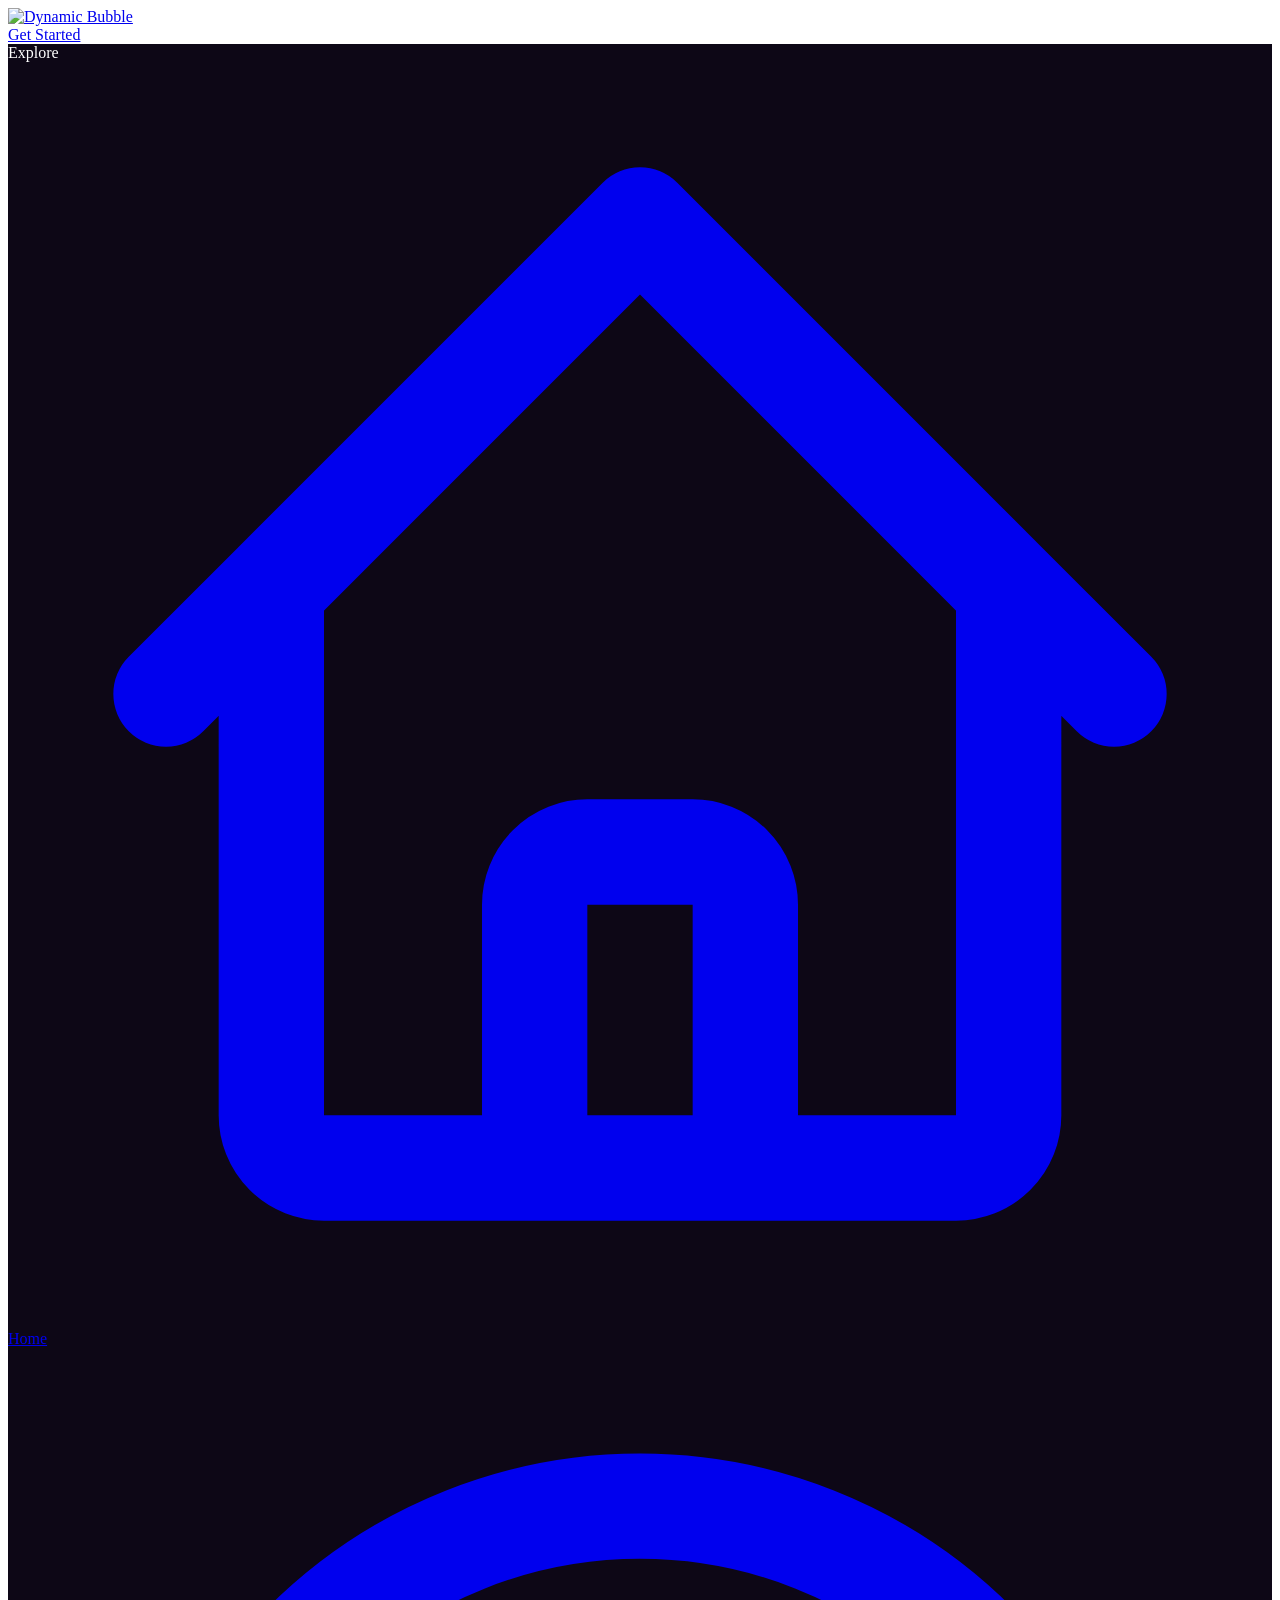
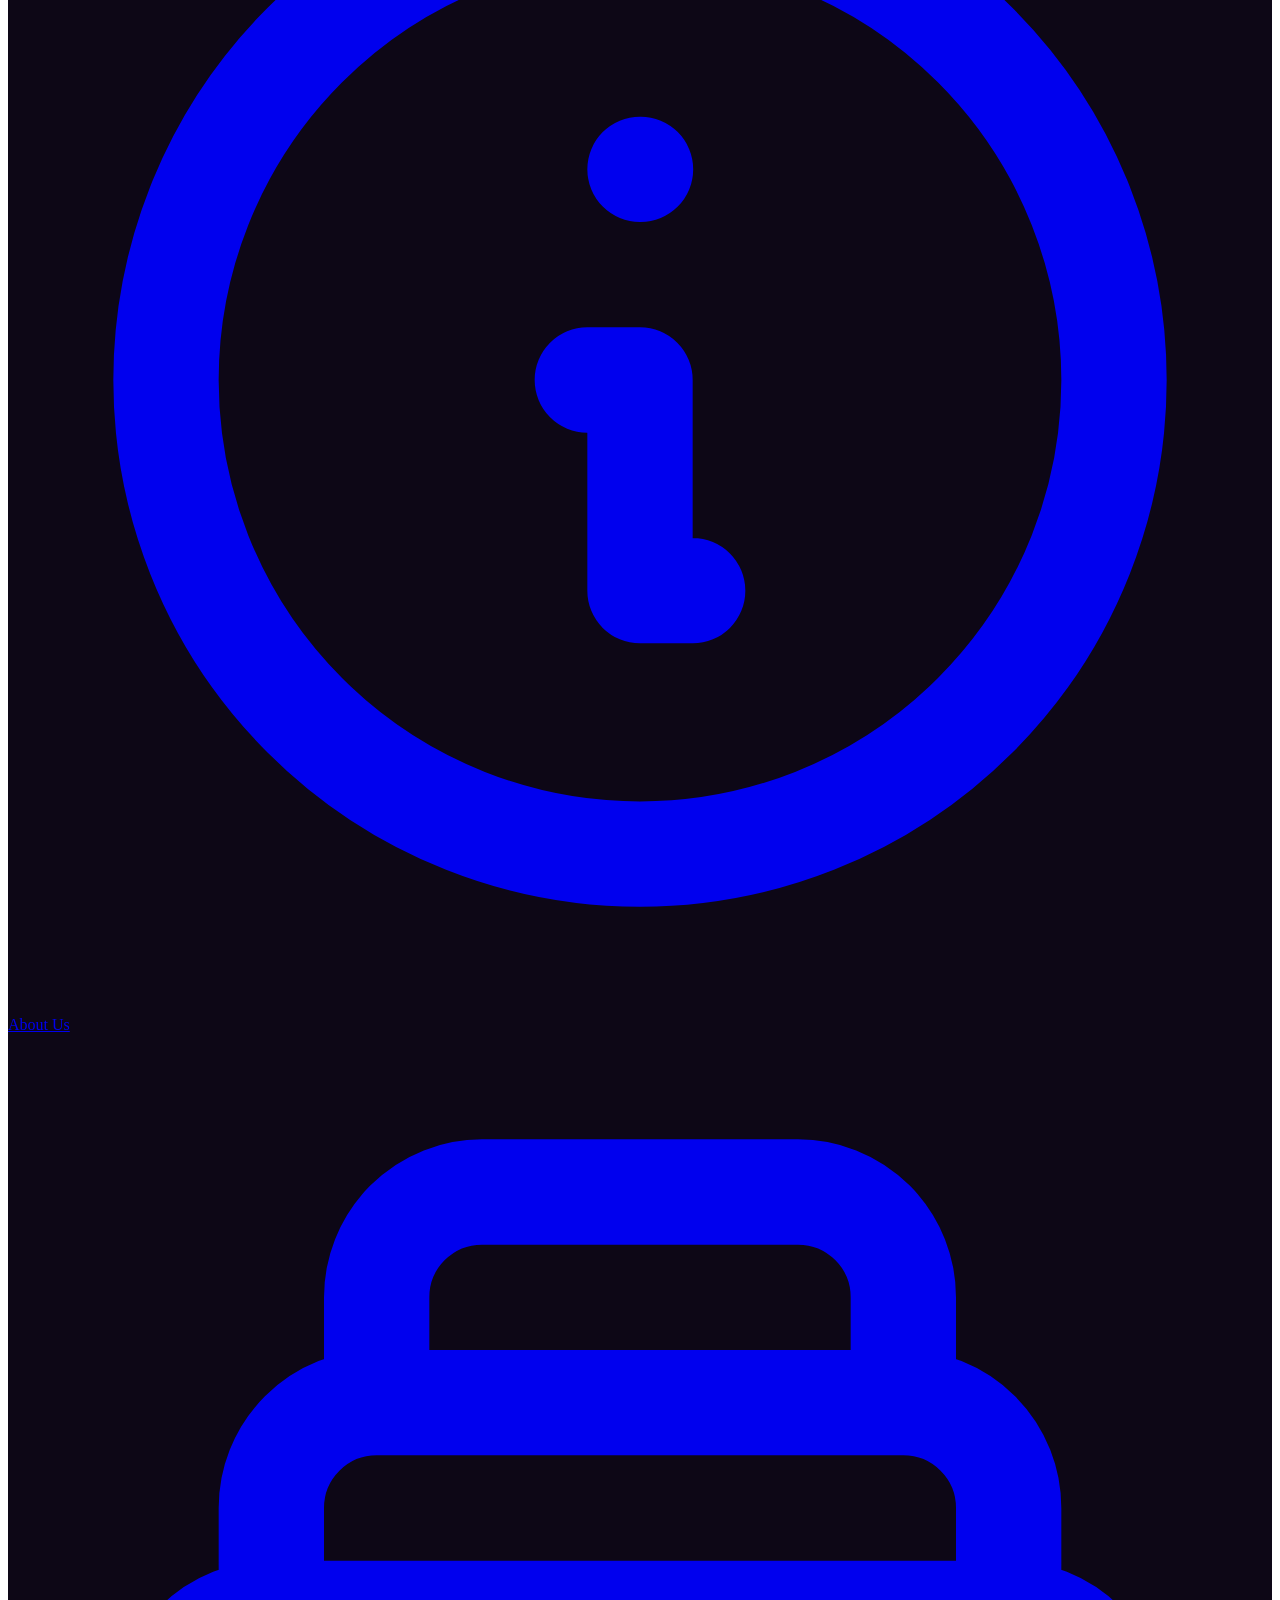
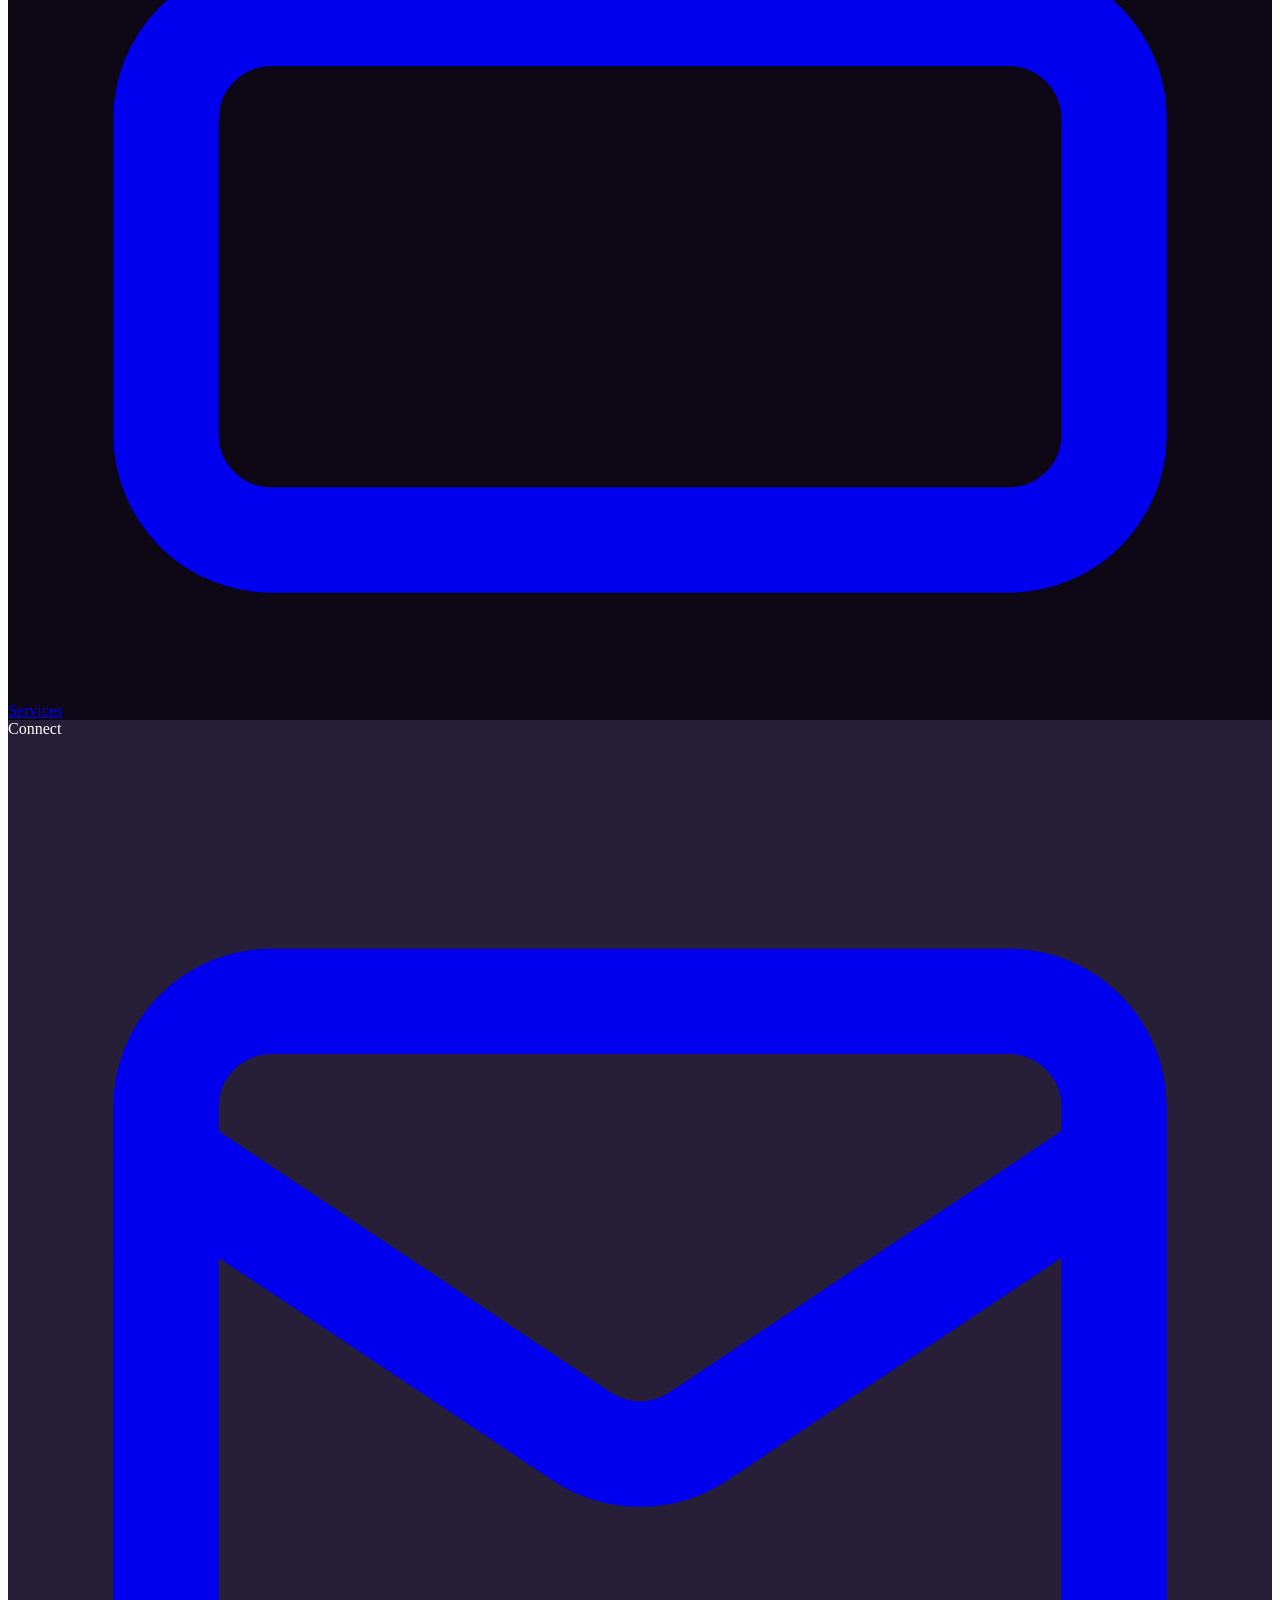
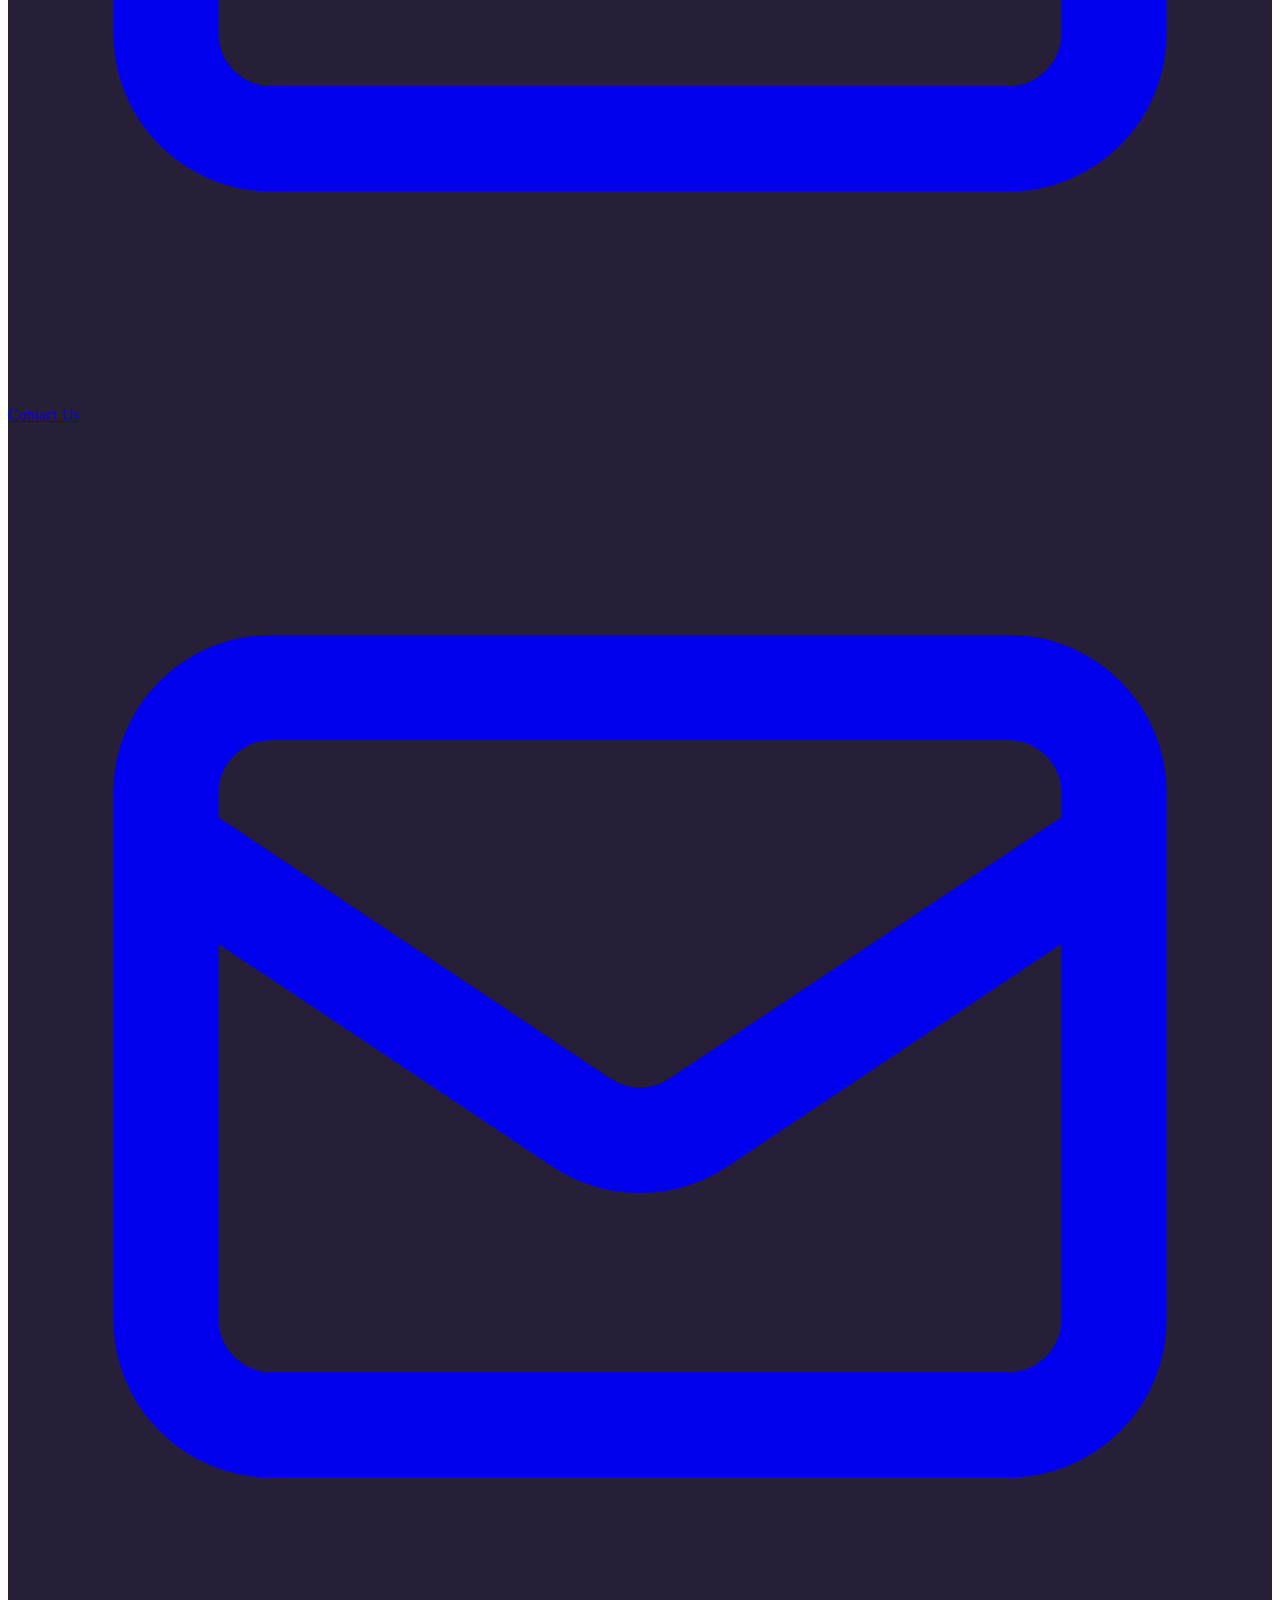
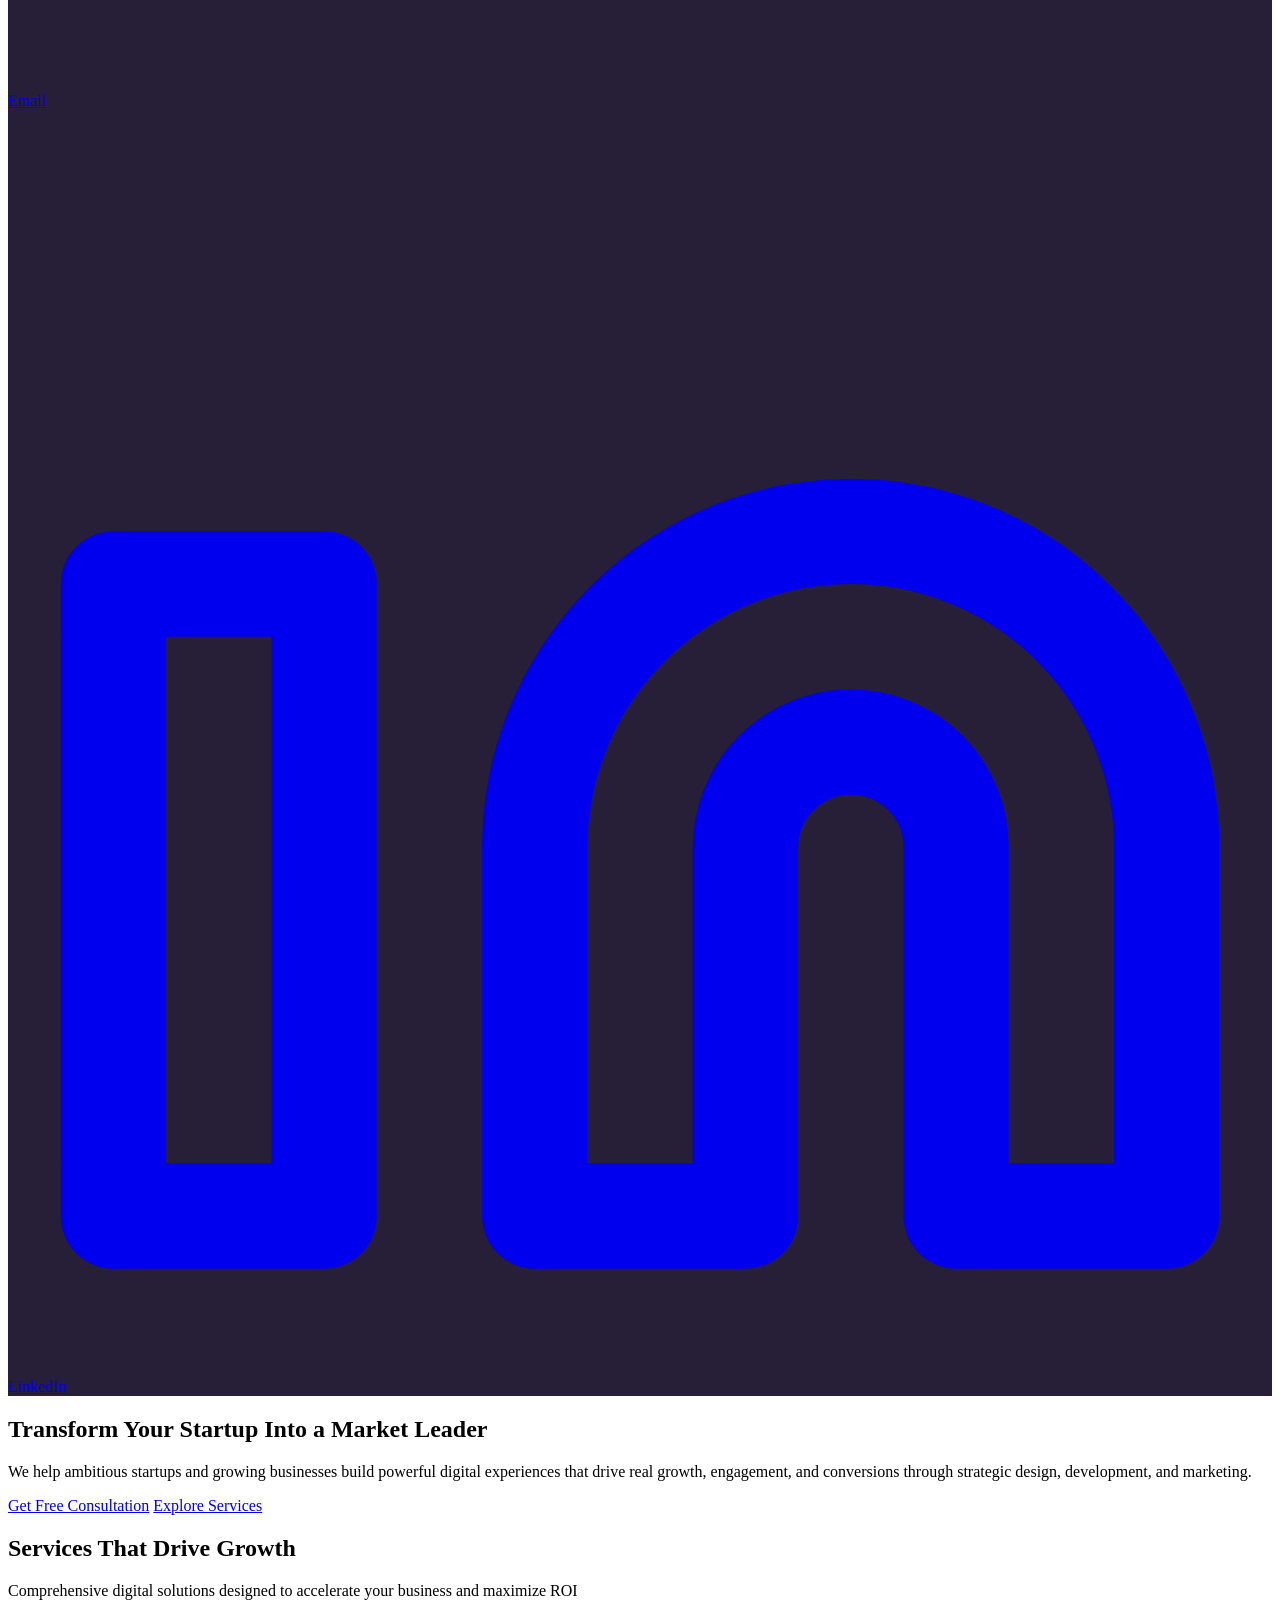
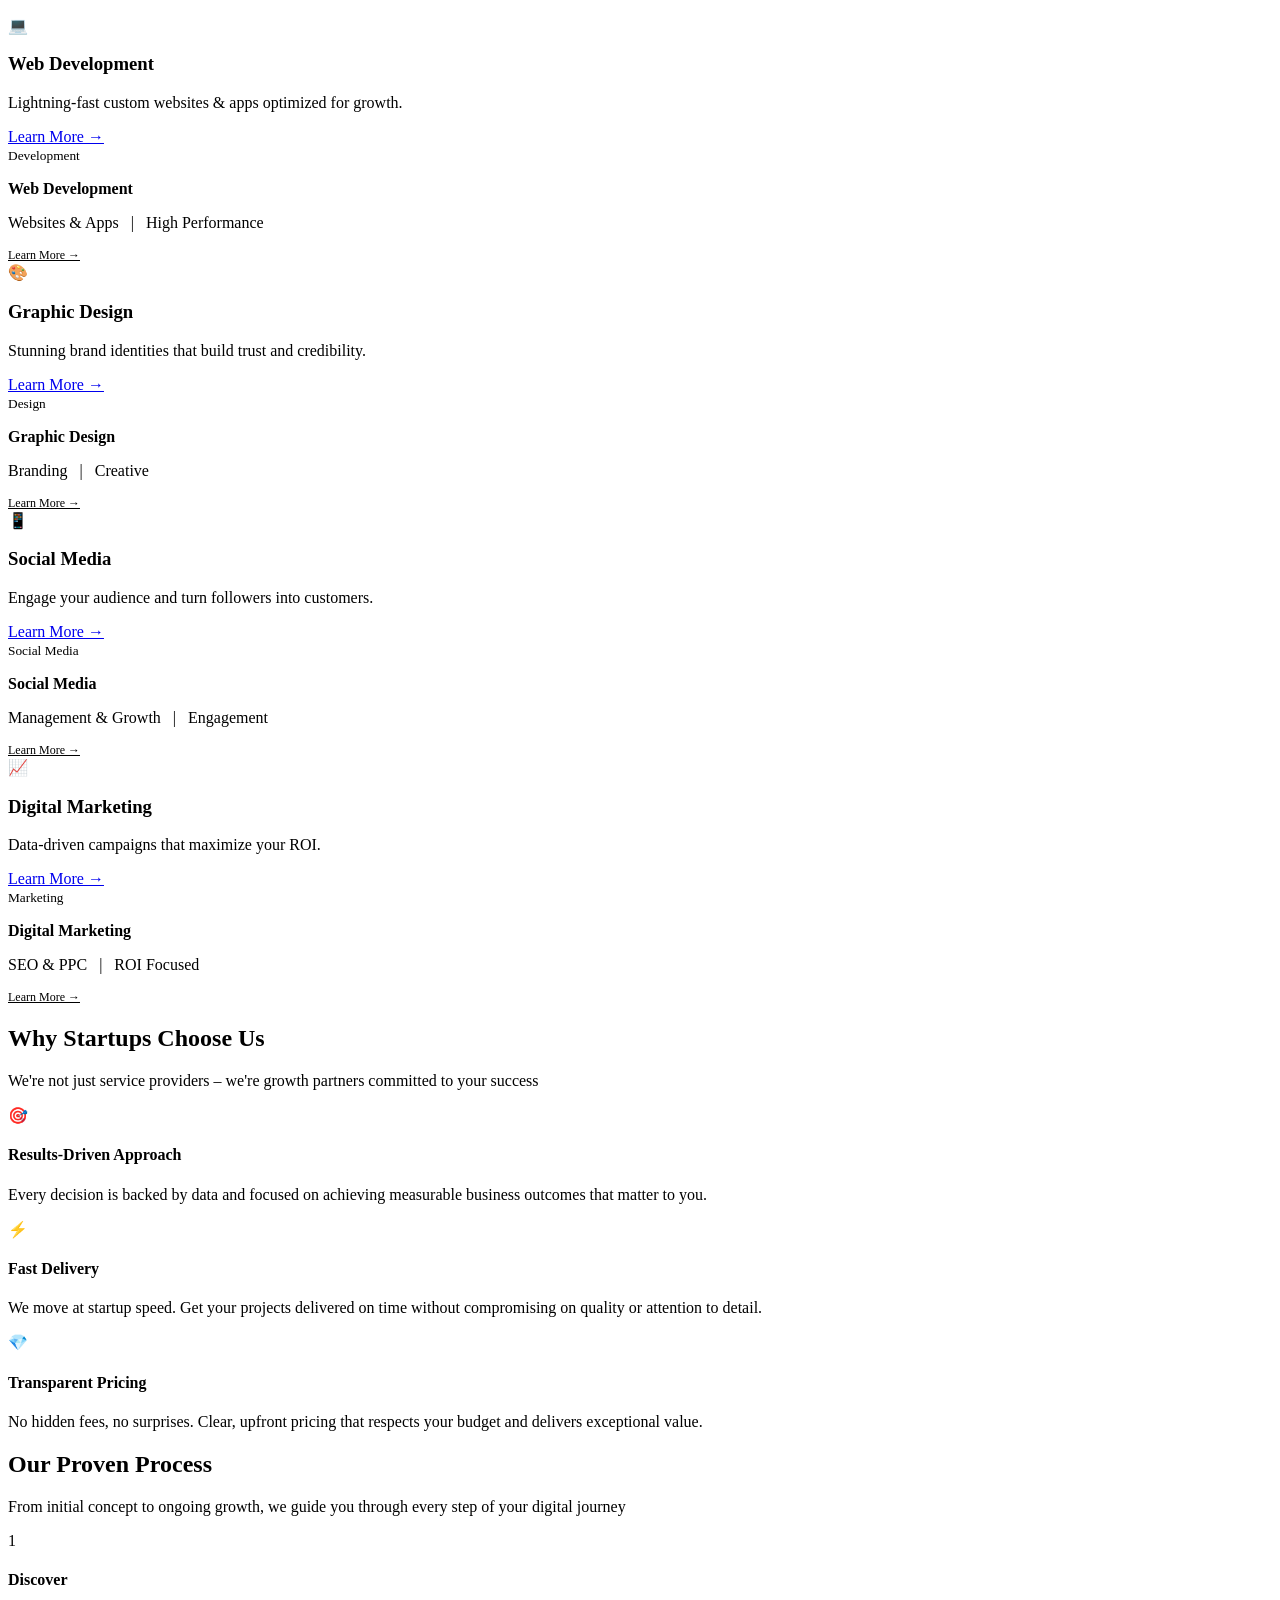
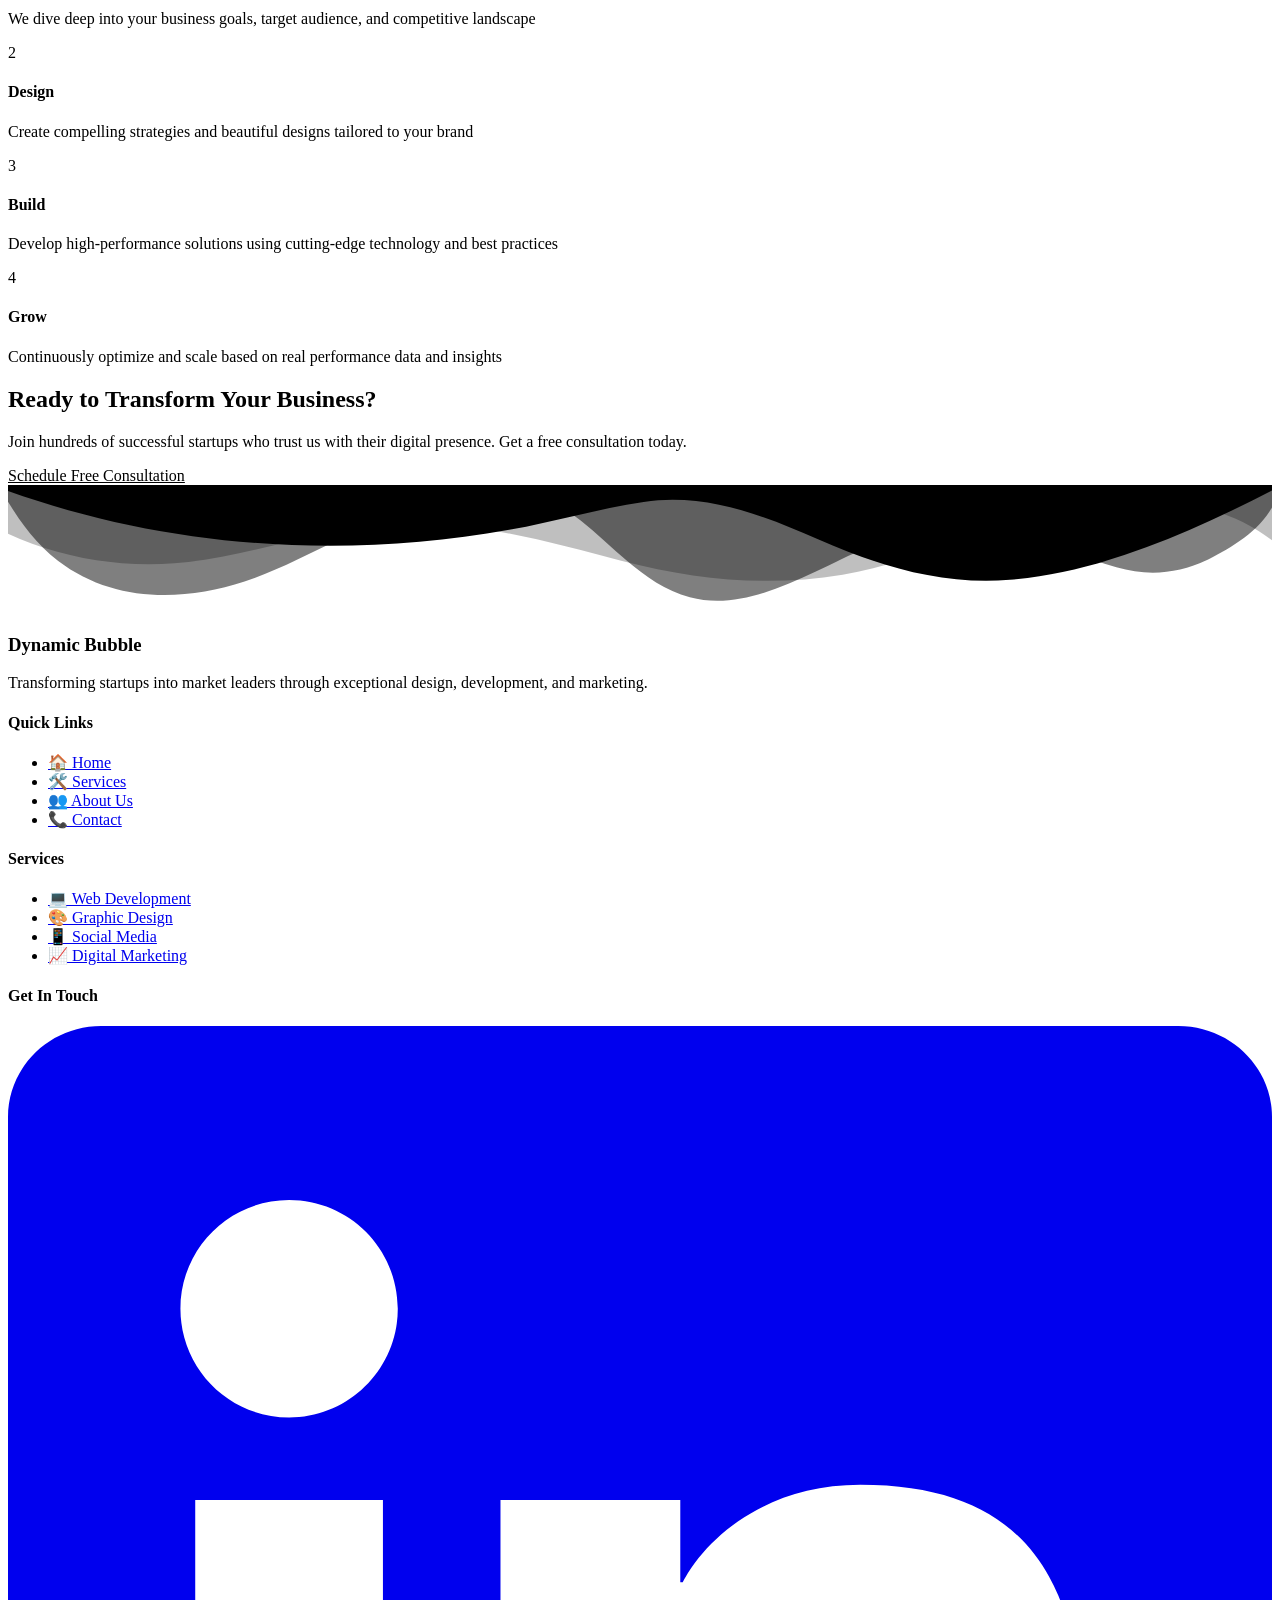
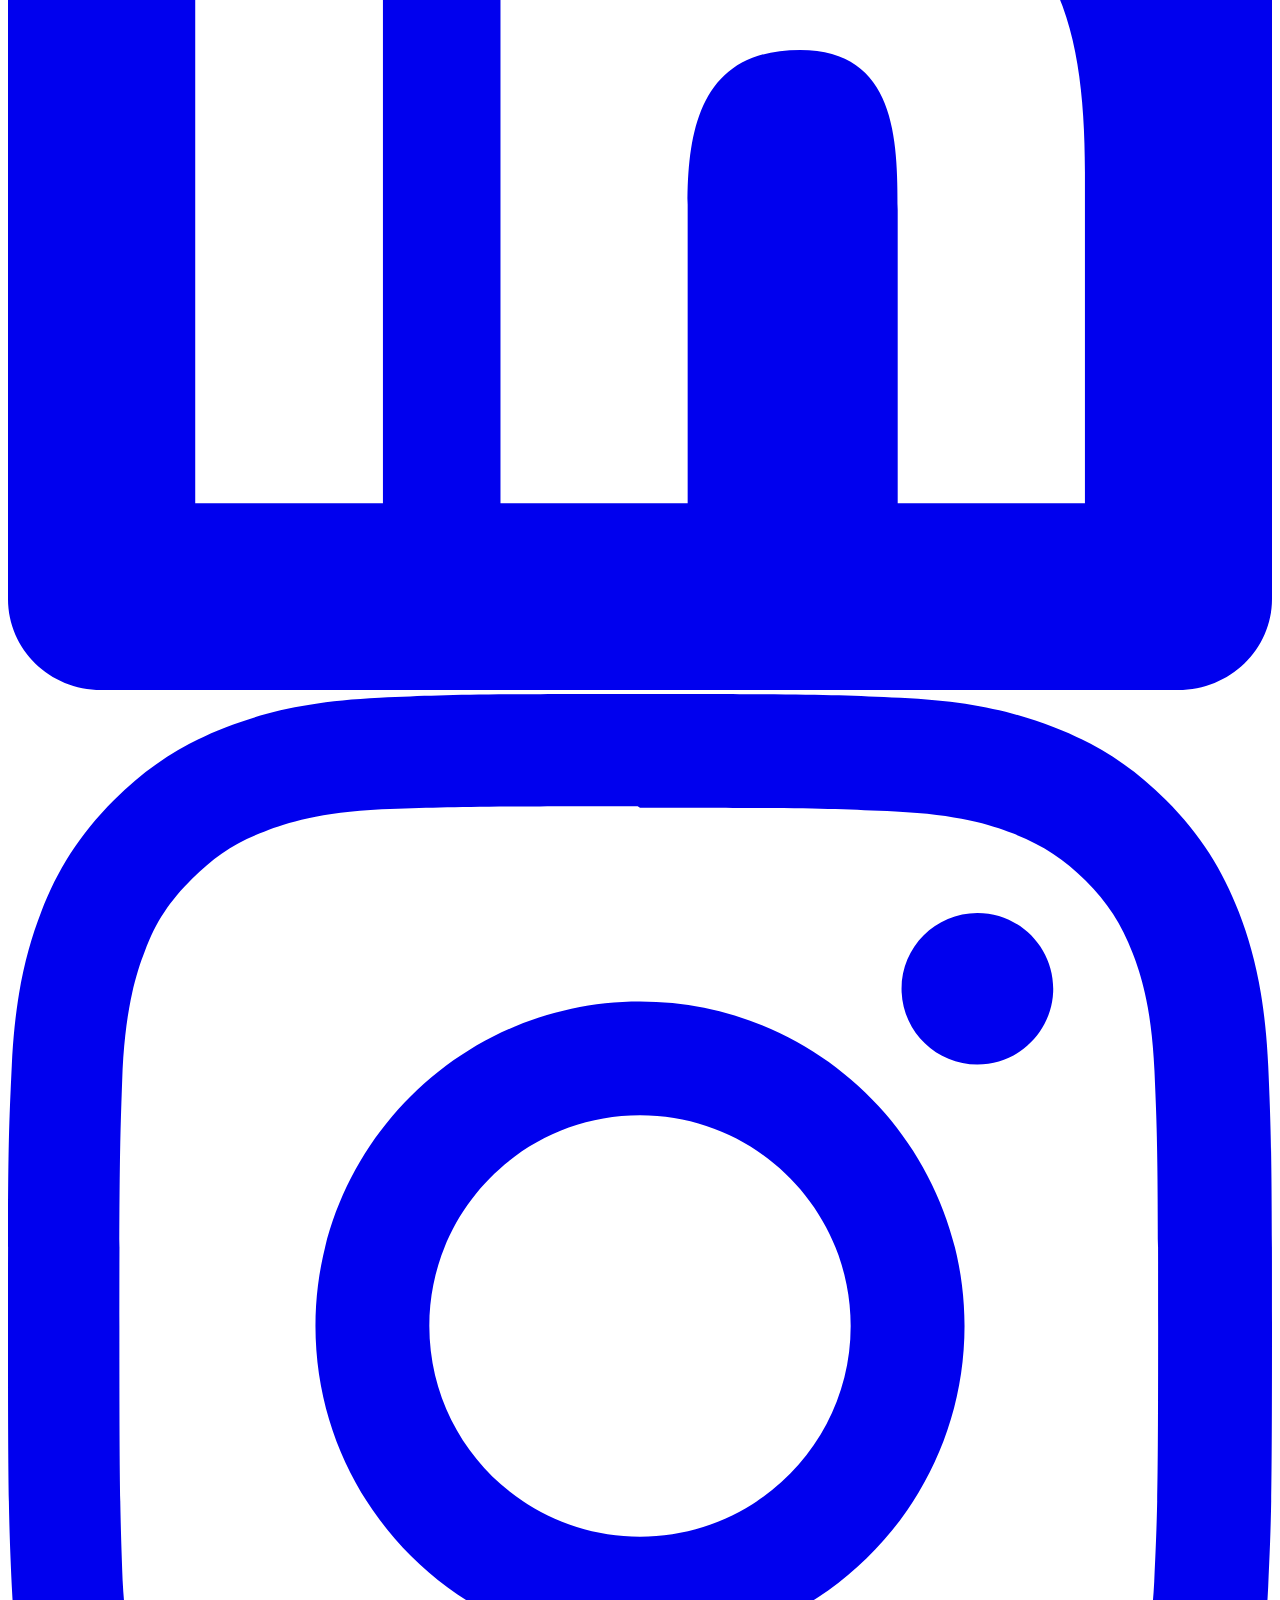
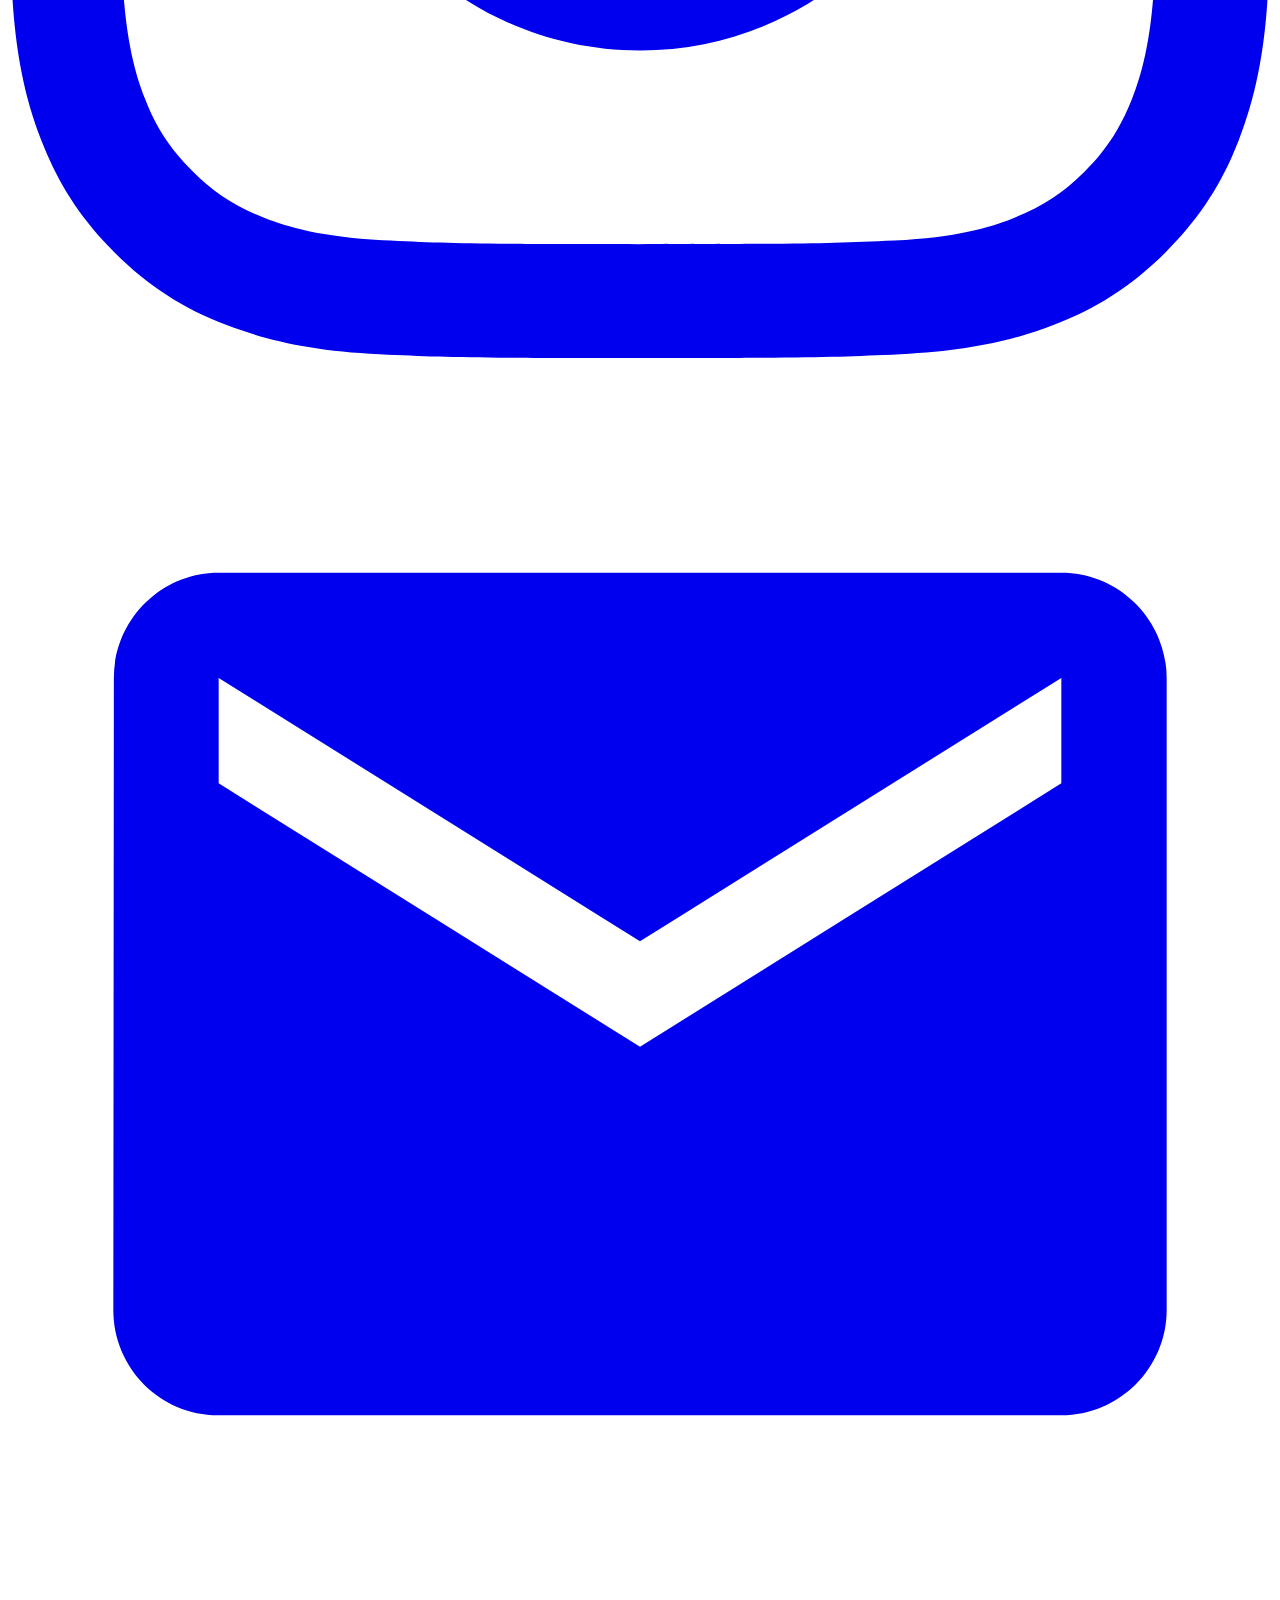
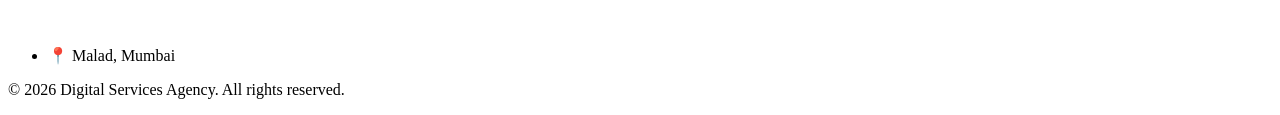
==== commit 2e9cd20b: "Refs #25 Co-authored-by: Copilot <copilot@github.com>" ====
--- a/index.html
+++ b/index.html
@@ -70,18 +70,18 @@
                             </svg>
                             About Us
                         </a>
-                        <a class="nav-card-link" href="pages/services.html" aria-label="Services">
-                            <svg class="nav-card-link-icon" fill="none" stroke="currentColor" viewBox="0 0 24 24">
-                                <path stroke-linecap="round" stroke-linejoin="round" stroke-width="2"
-                                    d="M19 11H5m14 0a2 2 0 012 2v6a2 2 0 01-2 2H5a2 2 0 01-2-2v-6a2 2 0 012-2m14 0V9a2 2 0 00-2-2M5 11V9a2 2 0 012-2m0 0V5a2 2 0 012-2h6a2 2 0 012 2v2M7 7h10">
-                                </path>
-                            </svg>
-                            Services
-                        </a>
-                    </div>
-                </div>
-
-                <!-- Card 2: Services -->
+                    <a class="nav-card-link" href="pages/services.html" aria-label="Services">
+                        <svg class="nav-card-link-icon" fill="none" stroke="currentColor" viewBox="0 0 24 24">
+                            <path stroke-linecap="round" stroke-linejoin="round" stroke-width="2"
+                                d="M19 11H5m14 0a2 2 0 012 2v6a2 2 0 01-2 2H5a2 2 0 01-2-2v-6a2 2 0 012-2m14 0V9a2 2 0 00-2-2M5 11V9a2 2 0 012-2m0 0V5a2 2 0 012-2h6a2 2 0 012 2v2M7 7h10">
+                            </path>
+                        </svg>
+                        Services
+                    </a>
+                    </div>
+                </div>
+
+                <!-- Card 2: Services
                 <div class="nav-card" style="background-color: #170D27; color: #fff;">
                     <div class="nav-card-label">Services</div>
                     <div class="nav-card-links">
@@ -98,7 +98,7 @@
                             <svg class="nav-card-link-icon" fill="none" stroke="currentColor" viewBox="0 0 24 24">
                                 <path stroke-linecap="round" stroke-linejoin="round" stroke-width="2"
                                     d="M7 21a4 4 0 01-4-4V5a2 2 0 012-2h4a2 2 0 012 2v12a4 4 0 01-4 4zm0 0h12a2 2 0 002-2v-4a2 2 0 00-2-2h-2.343M11 7.343l1.657-1.657a2 2 0 012.828 0l2.829 2.829a2 2 0 010 2.828l-8.486 8.485M7 17h.01">
-                                </path>
+                                </path> 
                             </svg>
                             Design
                         </a>
@@ -119,7 +119,7 @@
                             Digital Marketing
                         </a>
                     </div>
-                </div>
+                </div> -->
 
                 <!-- Card 3: Connect -->
                 <div class="nav-card" style="background-color: #271E37; color: #fff;">
@@ -439,22 +439,7 @@
                     <p>Transforming startups into market leaders through exceptional design, development, and marketing.
                     </p>
 
-                    <div class="footer-social">
-                        <a href="https://www.linkedin.com/company/dynamic-bubble/" class="social-link"
-                            aria-label="LinkedIn" target="_blank" rel="noopener noreferrer">
-                            <svg xmlns="http://www.w3.org/2000/svg" fill="currentColor" viewBox="0 0 24 24">
-                                <path
-                                    d="M20.447 20.452h-3.554v-5.569c0-1.328-.027-3.037-1.852-3.037-1.853 0-2.136 1.445-2.136 2.939v5.667H9.351V9h3.414v1.561h.046c.477-.9 1.637-1.85 3.37-1.85 3.601 0 4.267 2.37 4.267 5.455v6.286zM5.337 7.433c-1.144 0-2.063-.926-2.063-2.065 0-1.138.92-2.063 2.063-2.063 1.14 0 2.064.925 2.064 2.063 0 1.139-.925 2.065-2.064 2.065zm1.782 13.019H3.555V9h3.564v11.452zM22.225 0H1.771C.792 0 0 .774 0 1.729v20.542C0 23.227.792 24 1.771 24h20.451C23.2 24 24 23.227 24 22.271V1.729C24 .774 23.2 0 22.222 0h.003z" />
-                            </svg>
-                        </a>
-                        <a href="https://www.instagram.com/dynamic_bubble?igsh=MWFpODJnNHpxanZzbw==" class="social-link"
-                            aria-label="Instagram" target="_blank" rel="noopener noreferrer">
-                            <svg xmlns="http://www.w3.org/2000/svg" fill="currentColor" viewBox="0 0 24 24">
-                                <path
-                                    d="M12 0C8.74 0 8.333.015 7.053.072 5.775.132 4.905.333 4.14.63c-.789.306-1.459.717-2.126 1.384S.935 3.35.63 4.14C.333 4.905.131 5.775.072 7.053.012 8.333 0 8.74 0 12s.015 3.667.072 4.947c.06 1.277.261 2.148.558 2.913.306.788.717 1.459 1.384 2.126.667.666 1.336 1.079 2.126 1.384.766.296 1.636.499 2.913.558C8.333 23.988 8.74 24 12 24s3.667-.015 4.947-.072c1.277-.06 2.148-.262 2.913-.558.788-.306 1.459-.718 2.126-1.384.666-.667 1.079-1.335 1.384-2.126.296-.765.499-1.636.558-2.913.06-1.28.072-1.687.072-4.947s-.015-3.667-.072-4.947c-.06-1.277-.262-2.149-.558-2.913-.306-.789-.718-1.459-1.384-2.126C21.319 1.347 20.651.935 19.86.63c-.765-.297-1.636-.499-2.913-.558C15.667.012 15.26 0 12 0zm0 2.16c3.203 0 3.585.016 4.85.071 1.17.055 1.805.249 2.227.415.562.217.96.477 1.382.896.419.42.679.819.896 1.381.164.422.36 1.057.413 2.227.057 1.266.07 1.646.07 4.85s-.015 3.585-.074 4.85c-.061 1.17-.256 1.805-.421 2.227-.224.562-.479.96-.899 1.382-.419.419-.824.679-1.38.896-.42.164-1.065.36-2.235.413-1.274.057-1.649.07-4.859.07-3.211 0-3.586-.015-4.859-.074-1.171-.061-1.816-.256-2.236-.421-.569-.224-.96-.479-1.379-.899-.421-.419-.69-.824-.9-1.38-.165-.42-.359-1.065-.42-2.235-.045-1.26-.061-1.649-.061-4.844 0-3.196.016-3.586.061-4.861.061-1.17.255-1.814.42-2.234.21-.57.479-.96.9-1.381.419-.419.81-.689 1.379-.898.42-.166 1.051-.361 2.221-.421 1.275-.045 1.65-.06 4.859-.06l.045.03zm0 3.678c-3.405 0-6.162 2.76-6.162 6.162 0 3.405 2.76 6.162 6.162 6.162 3.405 0 6.162-2.76 6.162-6.162 0-3.405-2.76-6.162-6.162-6.162zM12 16c-2.21 0-4-1.79-4-4s1.79-4 4-4 4 1.79 4 4-1.79 4-4 4zm7.846-10.405c0 .795-.646 1.44-1.44 1.44-.795 0-1.44-.646-1.44-1.44 0-.794.646-1.439 1.44-1.439.793-.001 1.44.645 1.44 1.439z" />
-                            </svg>
-                        </a>
-                    </div>
+                    <!-- footer-social moved to 'Get In Touch' section -->
                 </div>
             </div>
 
@@ -481,8 +466,24 @@
 
                 <div class="footer-section">
                     <h4>Get In Touch</h4>
+                    <div class="footer-social">
+                        <a href="https://www.linkedin.com/company/dynamic-bubble/" class="social-link" aria-label="LinkedIn" target="_blank" rel="noopener noreferrer">
+                            <svg xmlns="http://www.w3.org/2000/svg" fill="currentColor" viewBox="0 0 24 24">
+                                <path d="M20.447 20.452h-3.554v-5.569c0-1.328-.027-3.037-1.852-3.037-1.853 0-2.136 1.445-2.136 2.939v5.667H9.351V9h3.414v1.561h.046c.477-.9 1.637-1.85 3.37-1.85 3.601 0 4.267 2.37 4.267 5.455v6.286zM5.337 7.433c-1.144 0-2.063-.926-2.063-2.065 0-1.138.92-2.063 2.063-2.063 1.14 0 2.064.925 2.064 2.063 0 1.139-.925 2.065-2.064 2.065zm1.782 13.019H3.555V9h3.564v11.452zM22.225 0H1.771C.792 0 0 .774 0 1.729v20.542C0 23.227.792 24 1.771 24h20.451C23.2 24 24 23.227 24 22.271V1.729C24 .774 23.2 0 22.222 0h.003z" />
+                            </svg>
+                        </a>
+                        <a href="https://www.instagram.com/dynamic_bubble?igsh=MWFpODJnNHpxanZzbw==" class="social-link" aria-label="Instagram" target="_blank" rel="noopener noreferrer">
+                            <svg xmlns="http://www.w3.org/2000/svg" fill="currentColor" viewBox="0 0 24 24">
+                                <path d="M12 0C8.74 0 8.333.015 7.053.072 5.775.132 4.905.333 4.14.63c-.789.306-1.459.717-2.126 1.384S.935 3.35.63 4.14C.333 4.905.131 5.775.072 7.053.012 8.333 0 8.74 0 12s.015 3.667.072 4.947c.06 1.277.261 2.148.558 2.913.306.788.717 1.459 1.384 2.126.667.666 1.336 1.079 2.126 1.384.766.296 1.636.499 2.913.558C8.333 23.988 8.74 24 12 24s3.667-.015 4.947-.072c1.277-.06 2.148-.262 2.913-.558.788-.306 1.459-.718 2.126-1.384.666-.667 1.079-1.335 1.384-2.126.296-.765.499-1.636.558-2.913.06-1.28.072-1.687.072-4.947s-.015-3.667-.072-4.947c-.06-1.277-.262-2.149-.558-2.913-.306-.789-.718-1.459-1.384-2.126C21.319 1.347 20.651.935 19.86.63c-.765-.297-1.636-.499-2.913-.558C15.667.012 15.26 0 12 0zm0 2.16c3.203 0 3.585.016 4.85.071 1.17.055 1.805.249 2.227.415.562.217.96.477 1.382.896.419.42.679.819.896 1.381.164.422.36 1.057.413 2.227.057 1.266.07 1.646.07 4.85s-.015 3.585-.074 4.85c-.061 1.17-.256 1.805-.421 2.227-.224.562-.479.96-.899 1.382-.419.419-.824.679-1.38.896-.42.164-1.065.36-2.235.413-1.274.057-1.649.07-4.859.07-3.211 0-3.586-.015-4.859-.074-1.171-.061-1.816-.256-2.236-.421-.569-.224-.96-.479-1.379-.899-.421-.419-.69-.824-.9-1.38-.165-.42-.359-1.065-.42-2.235-.045-1.26-.061-1.649-.061-4.844 0-3.196.016-3.586.061-4.861.061-1.17.255-1.814.42-2.234.21-.57.479-.96.9-1.381.419-.419.81-.689 1.379-.898.42-.166 1.051-.361 2.221-.421 1.275-.045 1.65-.06 4.859-.06l.045.03zm0 3.678c-3.405 0-6.162 2.76-6.162 6.162 0 3.405 2.76 6.162 6.162 6.162 3.405 0 6.162-2.76 6.162-6.162 0-3.405-2.76-6.162-6.162-6.162zM12 16c-2.21 0-4-1.79-4-4s1.79-4 4-4 4 1.79 4 4-1.79 4-4 4zm7.846-10.405c0 .795-.646 1.44-1.44 1.44-.795 0-1.44-.646-1.44-1.44 0-.794.646-1.439 1.44-1.439.793-.001 1.44.645 1.44 1.439z" />
+                            </svg>
+                        </a>
+                        <a href="mailto:dynamicbubbleinfo@gmail.com" class="social-link" aria-label="Email">
+                            <svg xmlns="http://www.w3.org/2000/svg" fill="currentColor" viewBox="0 0 24 24">
+                                <path d="M20 4H4c-1.1 0-1.99.9-1.99 2L2 18c0 1.1.89 2 1.99 2H20c1.1 0 2-.9 2-2V6c0-1.1-.9-2-2-2zm0 4l-8 5-8-5V6l8 5 8-5v2z" />
+                            </svg>
+                        </a>
+                    </div>
                     <ul class="footer-links">
-                        <li>📧 <a href="mailto:dynamicbubbleinfo@gmail.com">dynamicbubbleinfo@gmail.com</a></li>
                         <li>📍 Malad, Mumbai</li>
                     </ul>
                 </div>
@@ -490,13 +491,6 @@
 
             <div class="footer-bottom">
                 <p>&copy; <span id="copyright-year">2026</span> Digital Services Agency. All rights reserved.</p>
-                <div class="footer-bottom-links">
-                    <a href="#">Privacy Policy</a>
-                    <span>•</span>
-                    <a href="#">Terms of Service</a>
-                    <span>•</span>
-                    <a href="#">Cookie Policy</a>
-                </div>
             </div>
         </div>
     </footer>
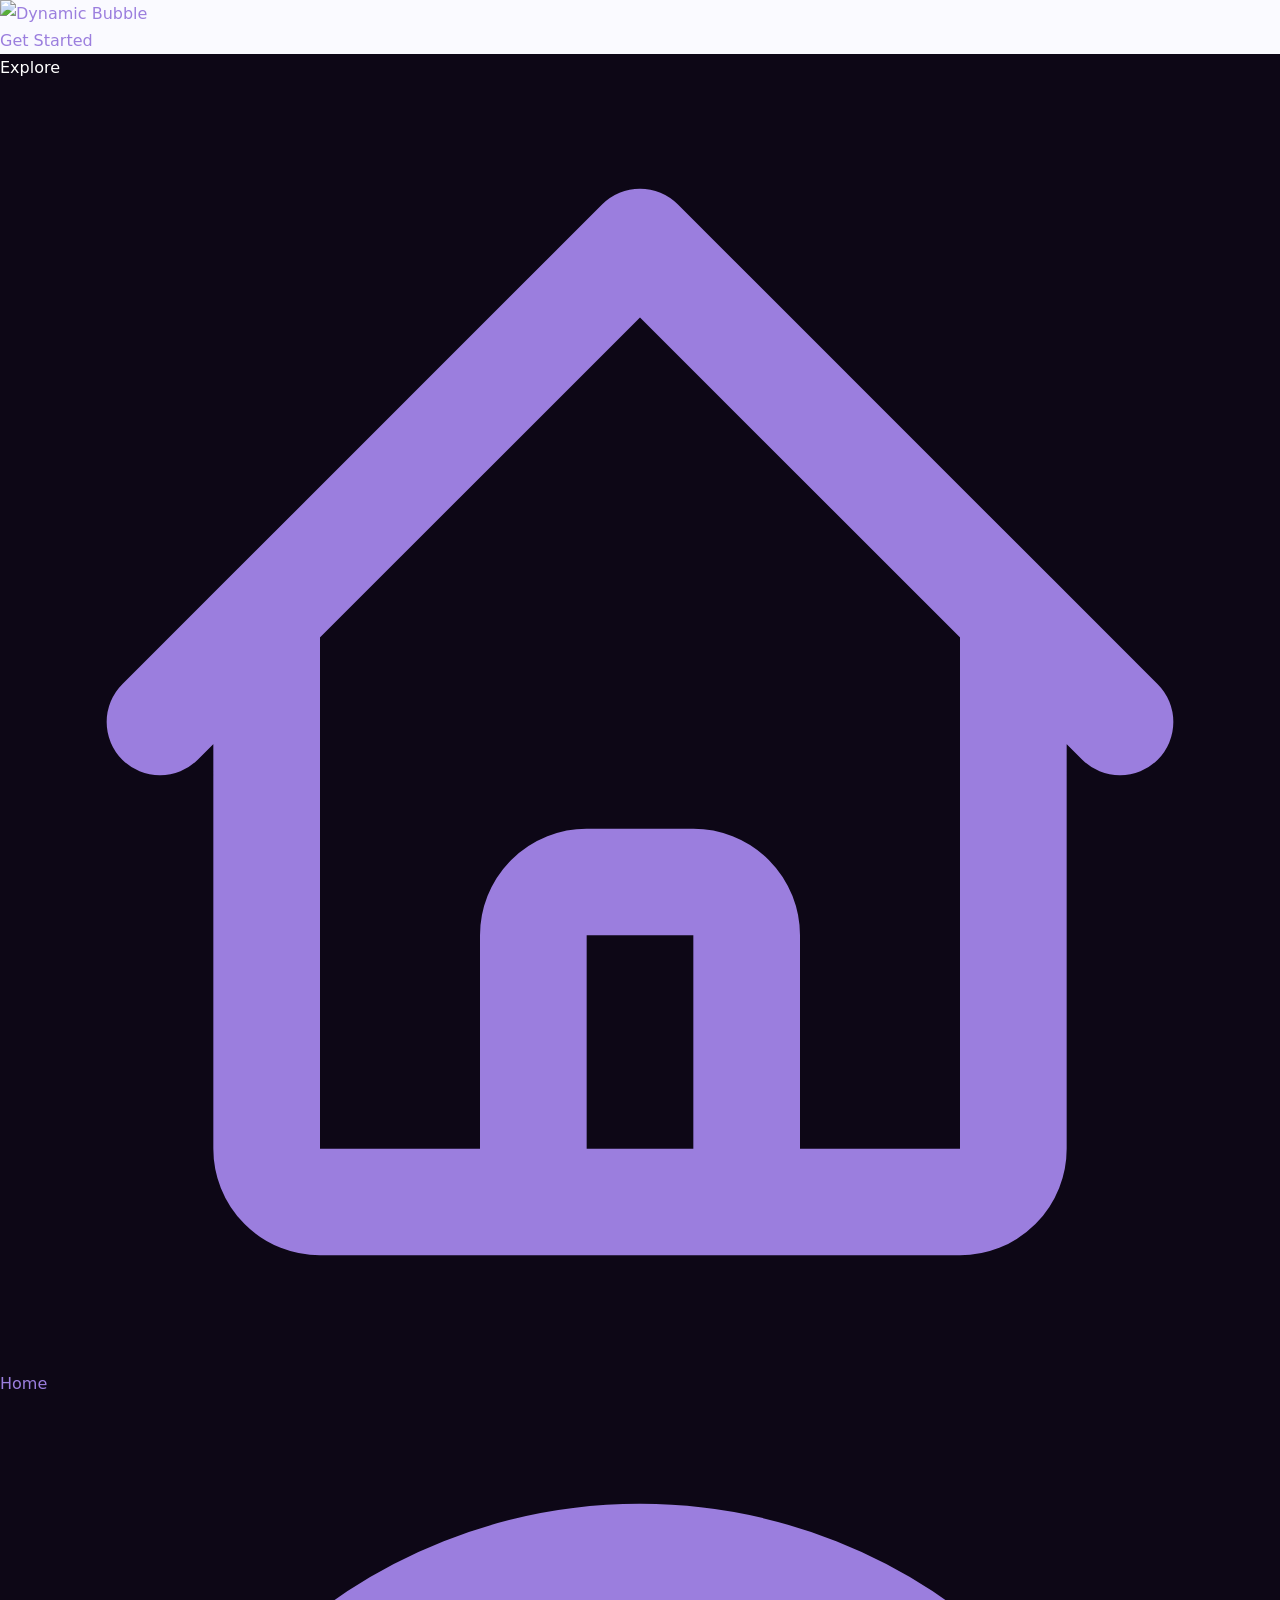
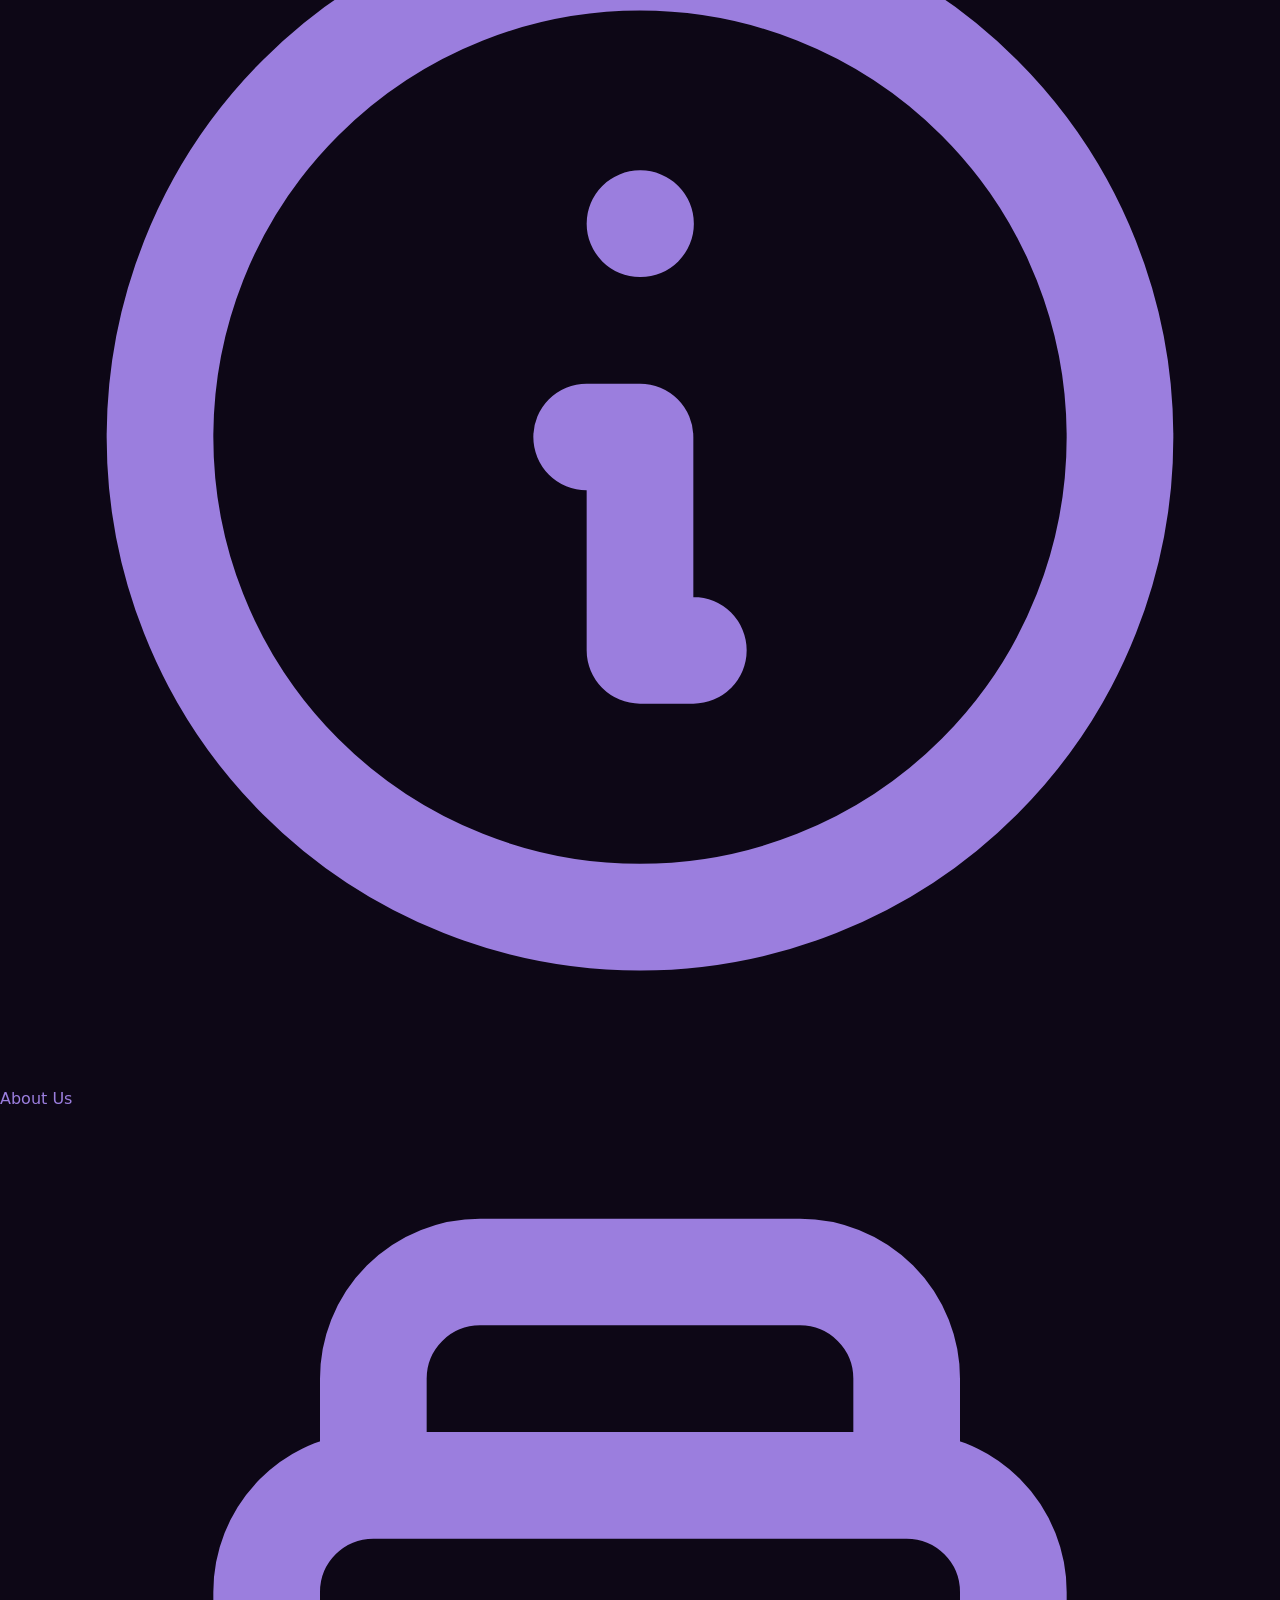
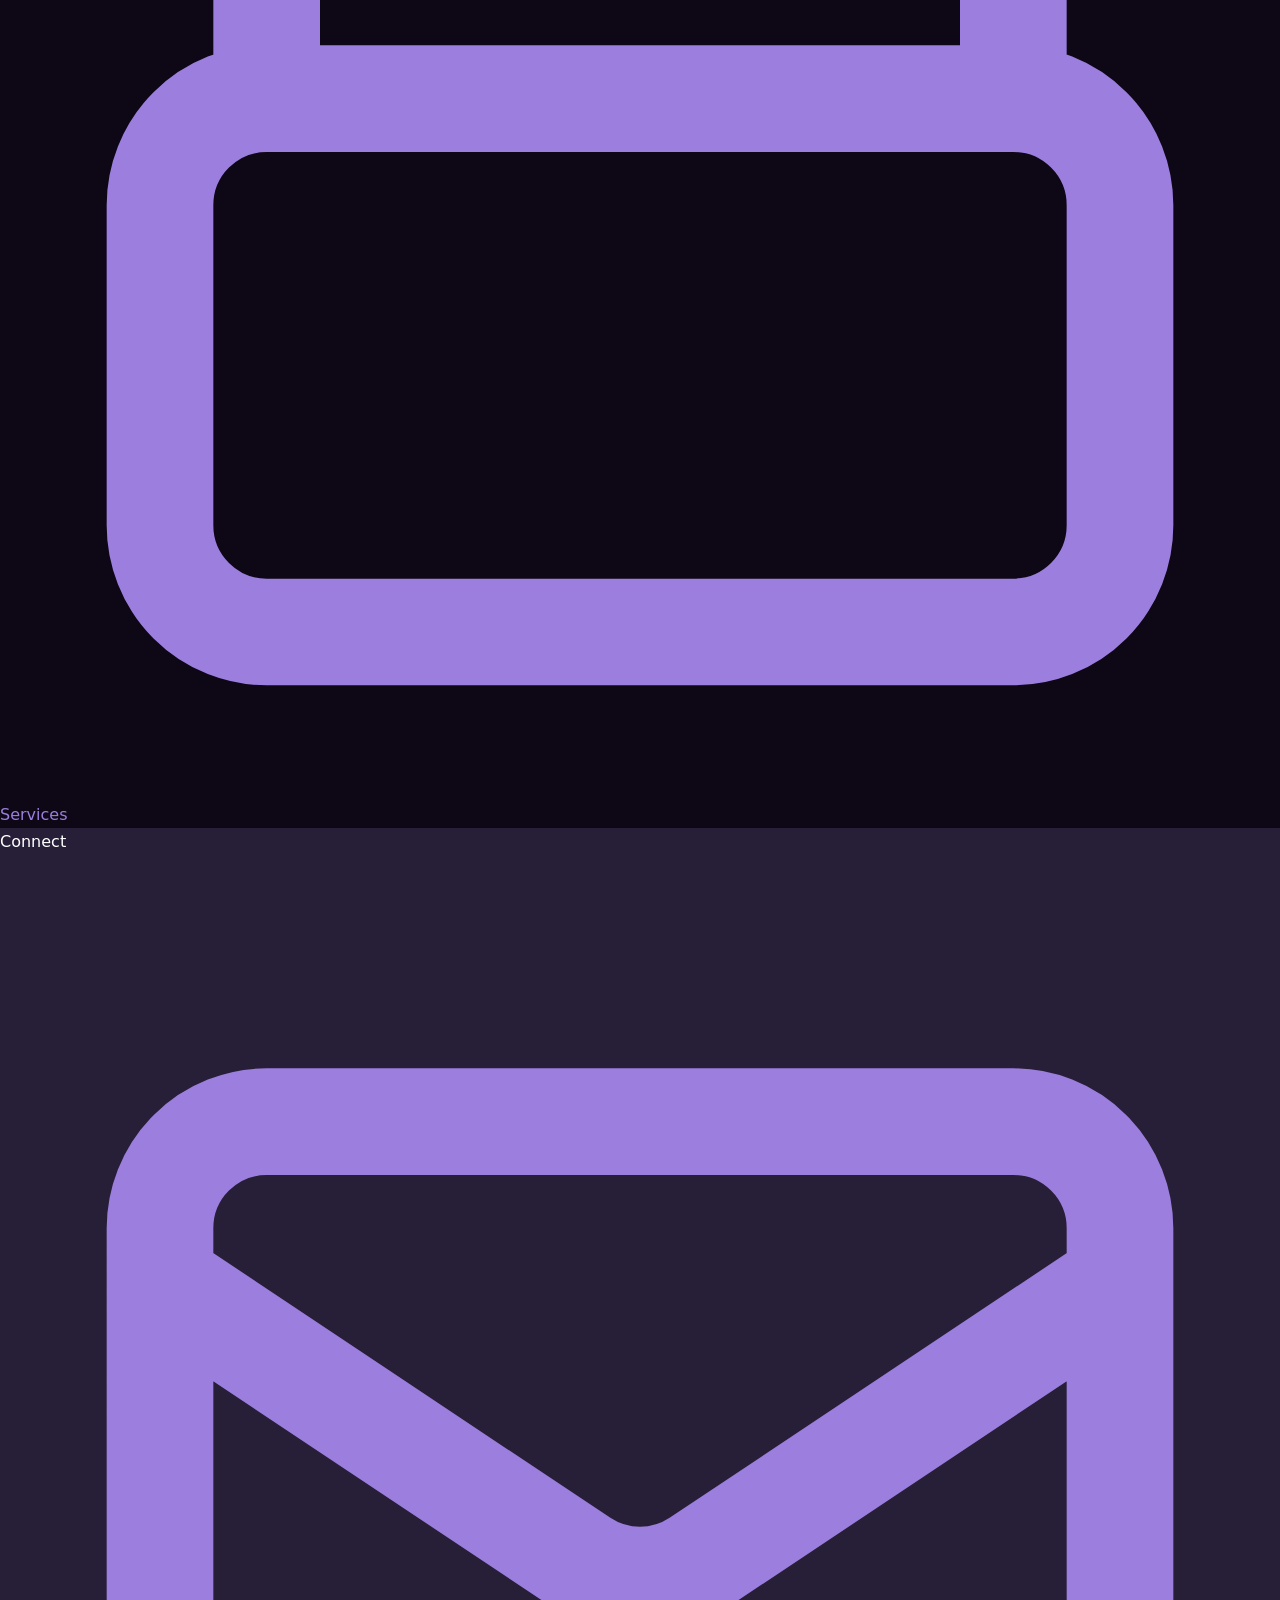
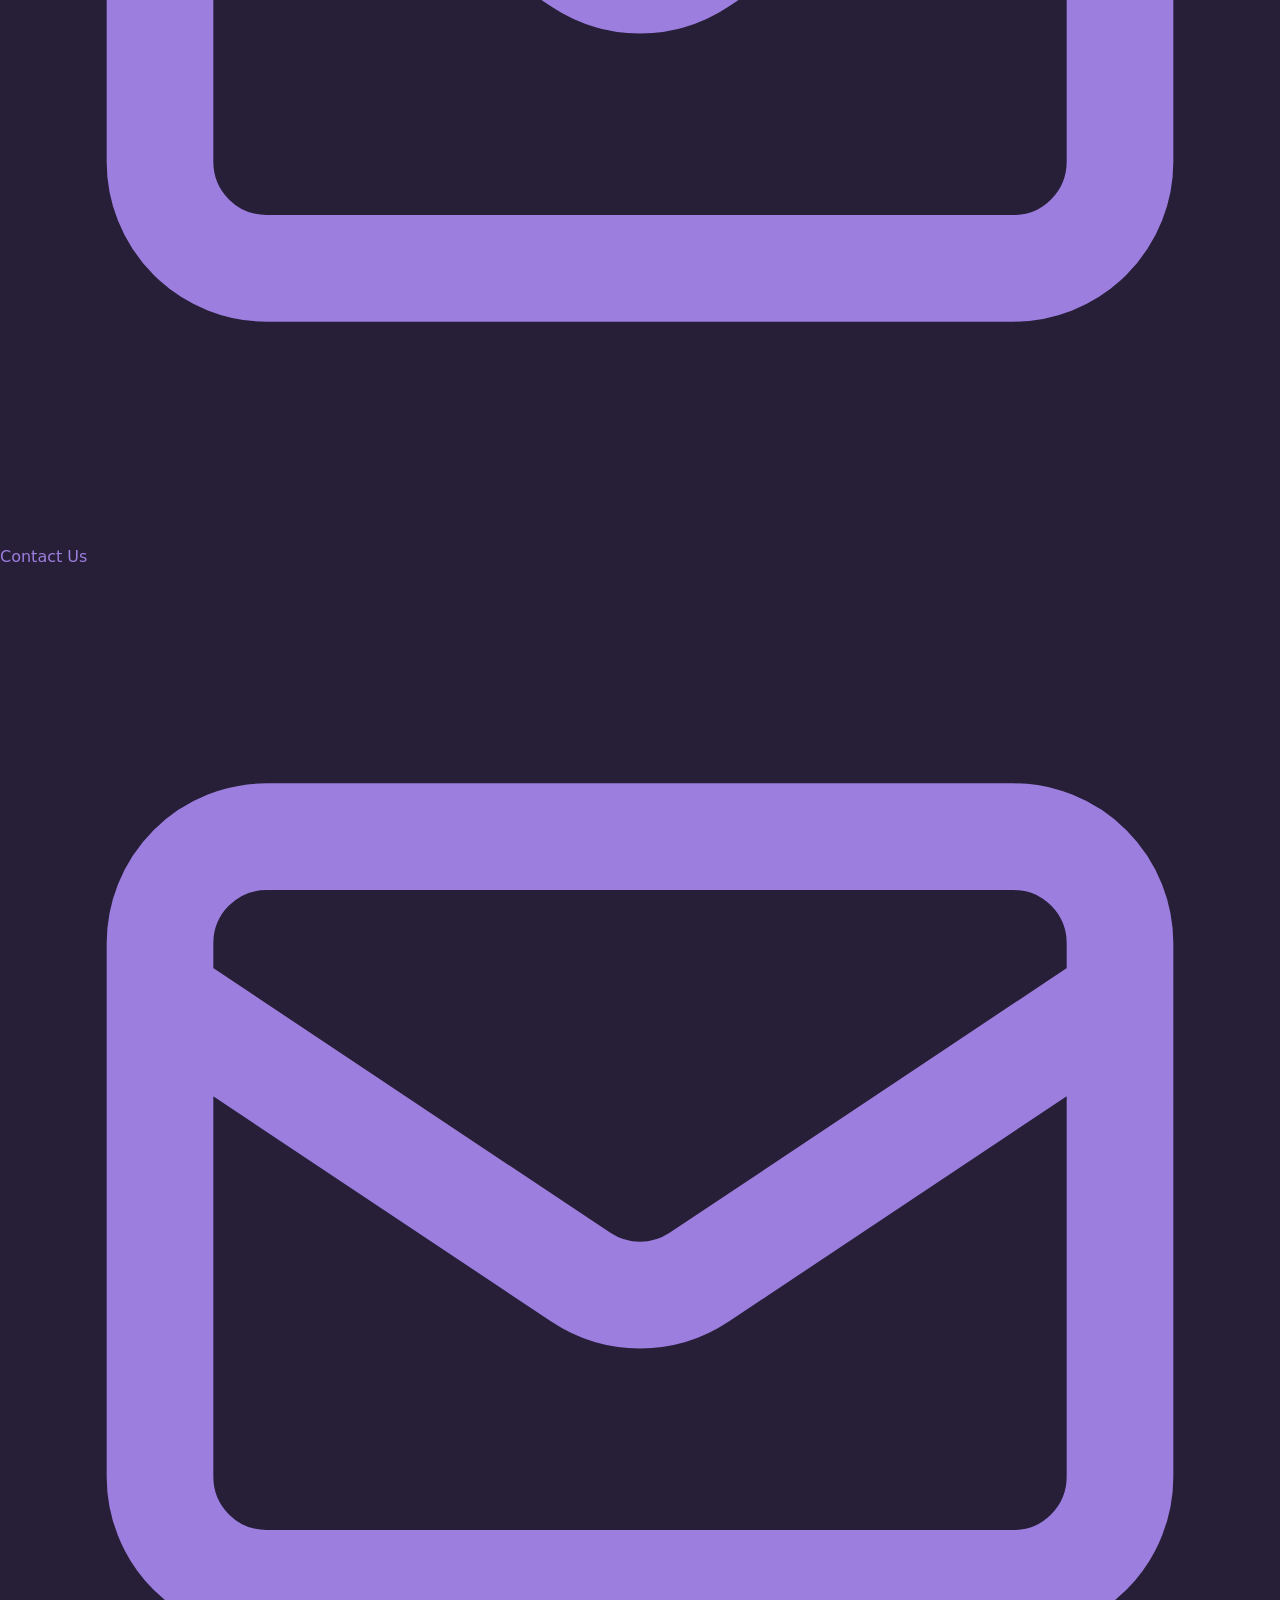
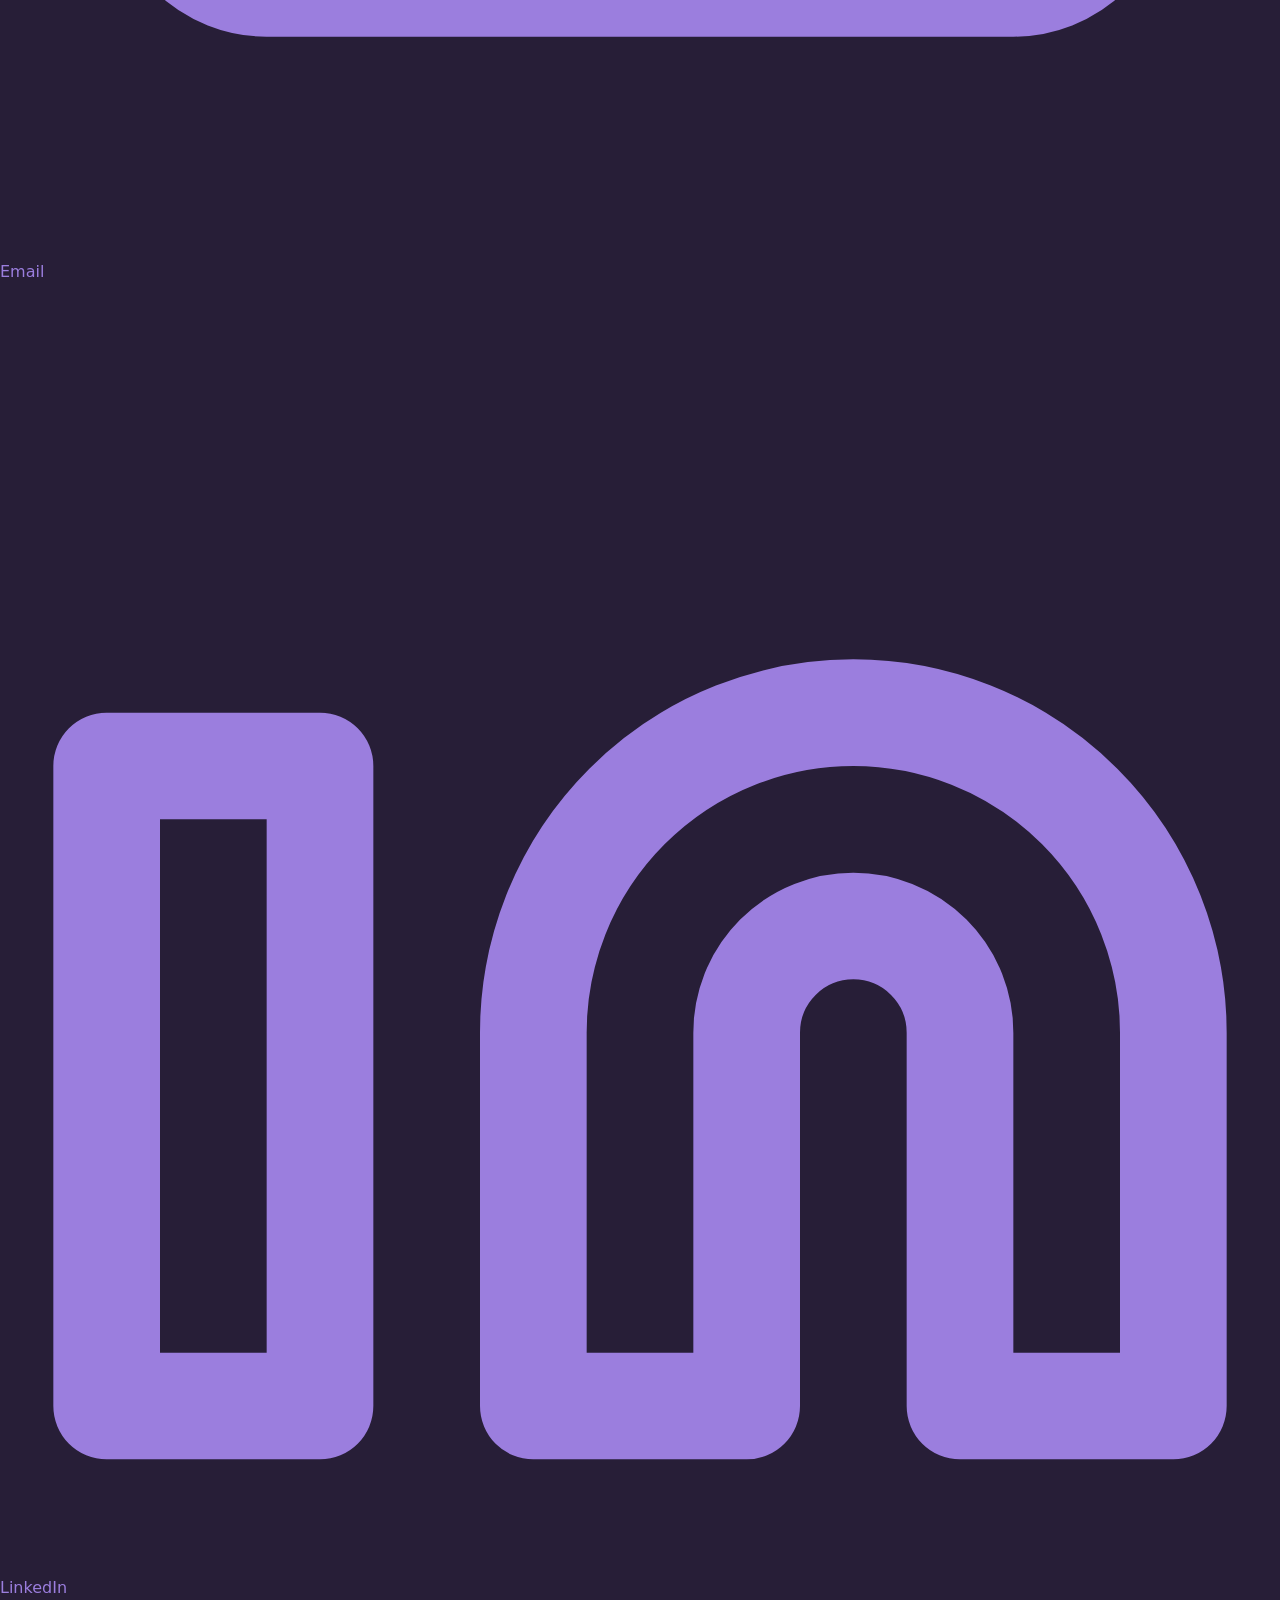
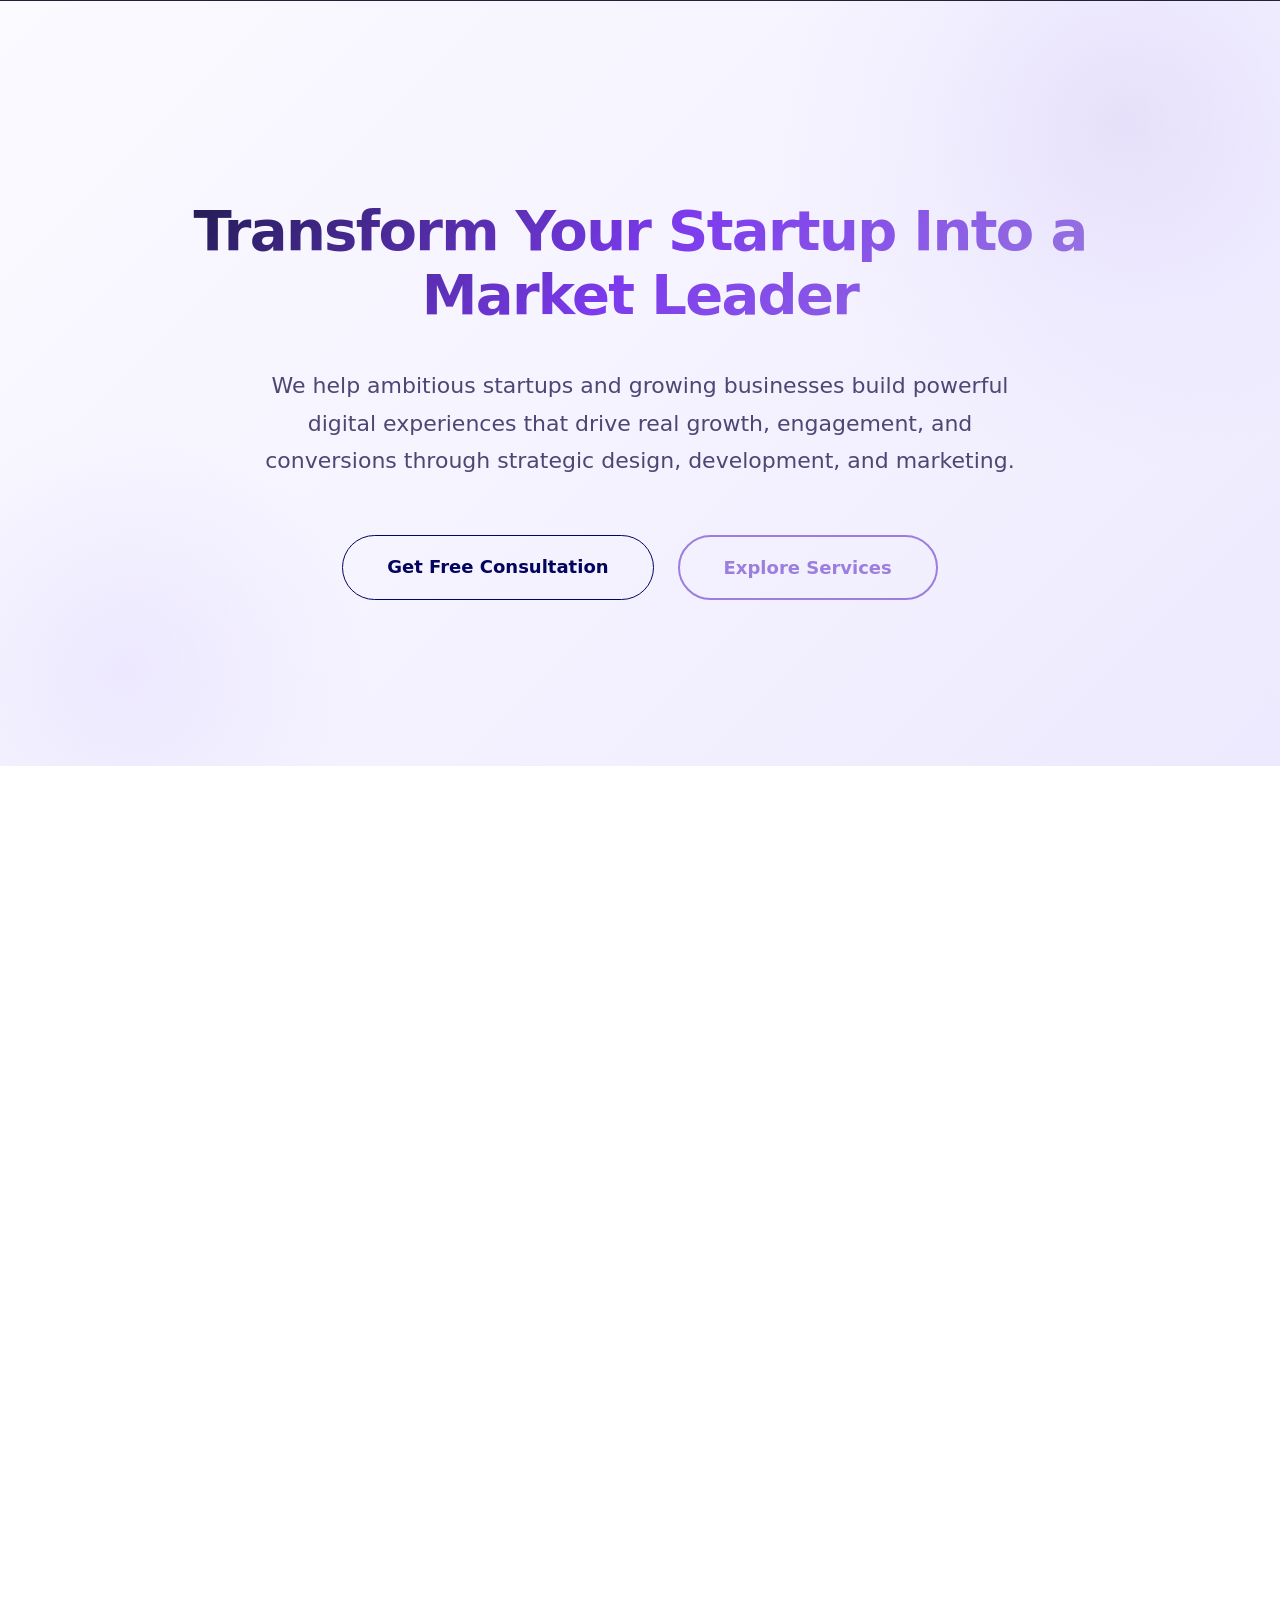
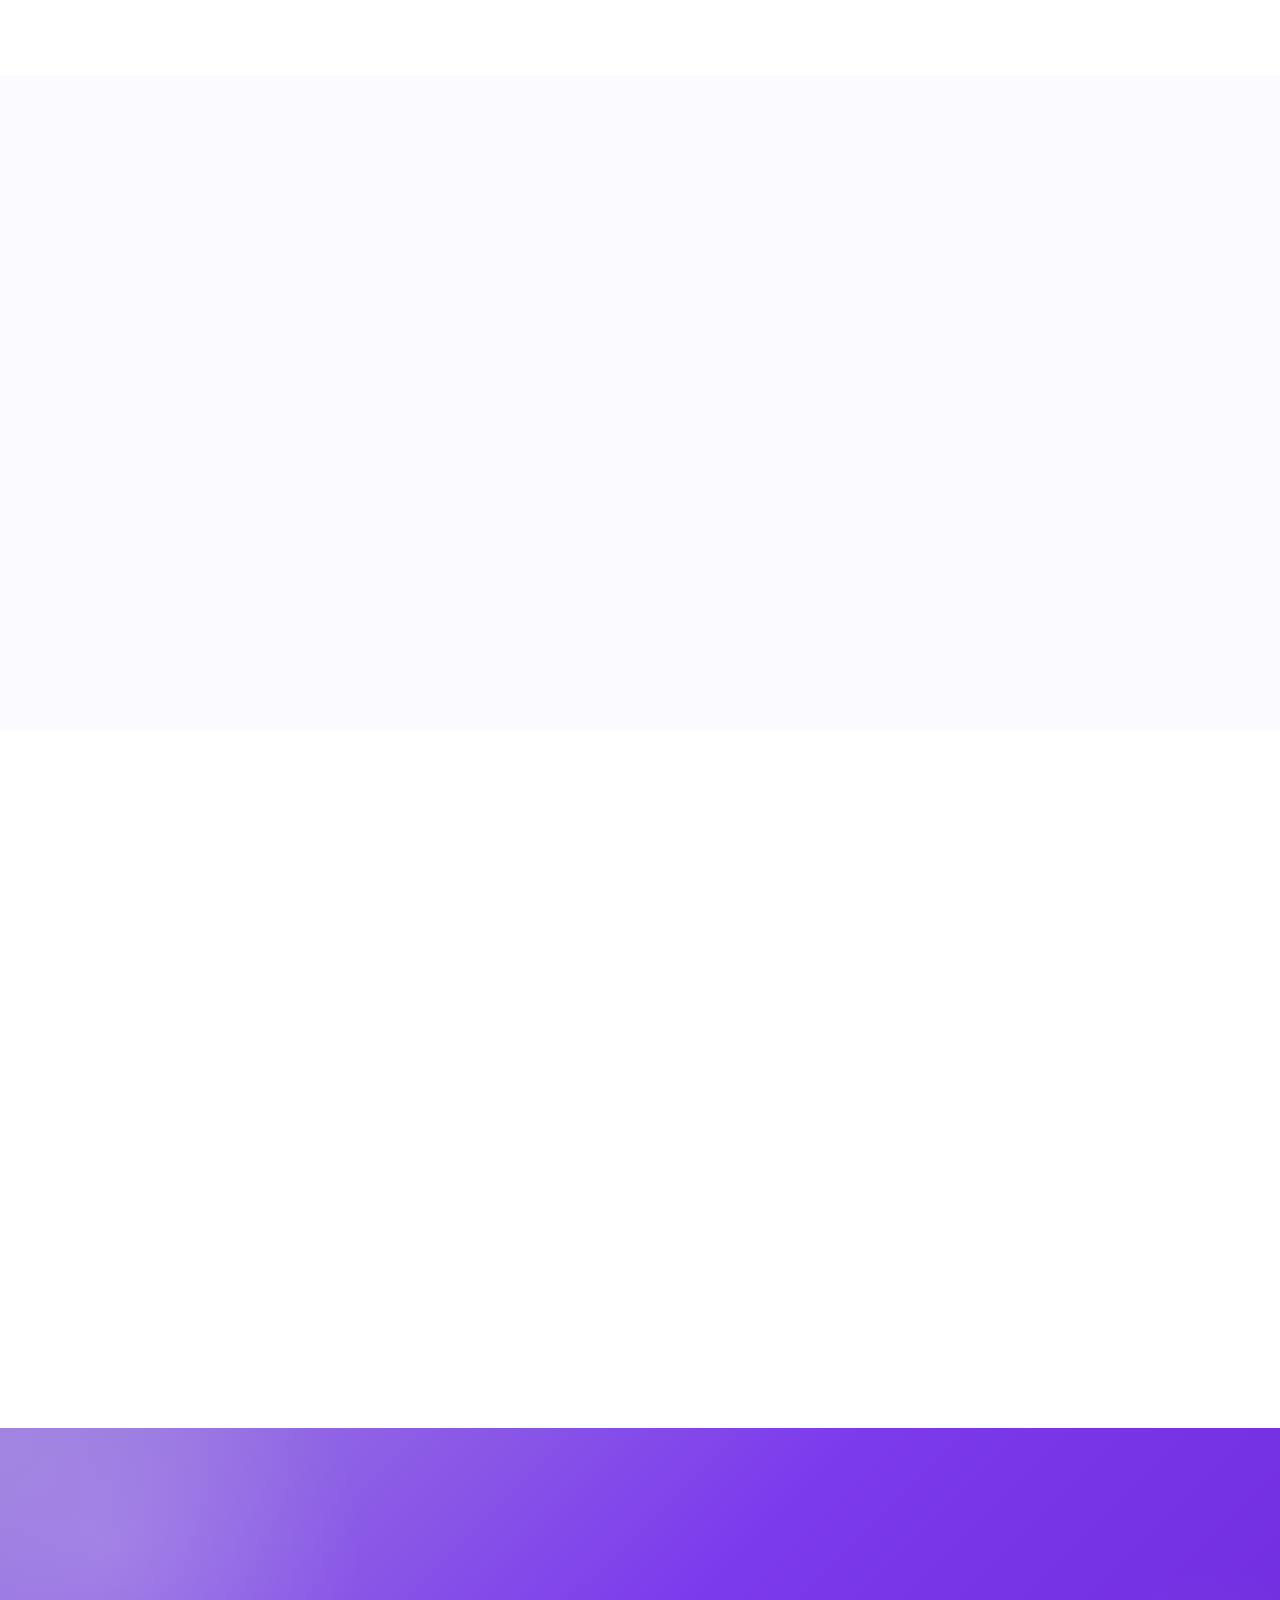
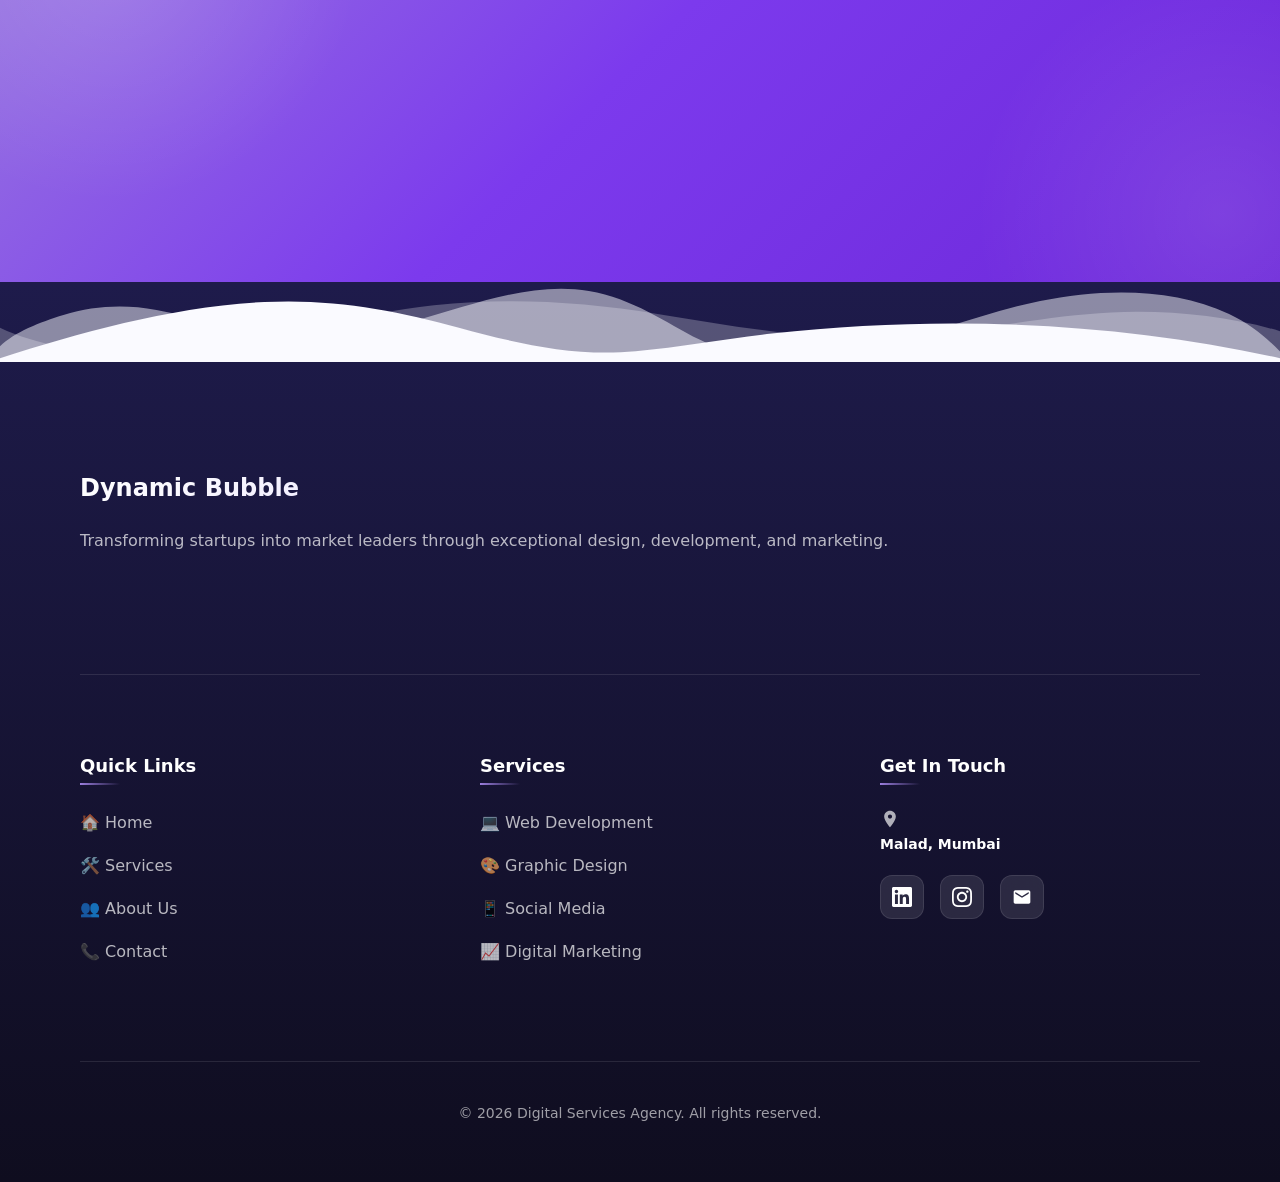
==== commit 674b142d: "Add footer map with location link for improved accessibility Co-authored-by: Copilot <copilot@github" ====
--- a/index.html
+++ b/index.html
@@ -466,6 +466,18 @@
 
                 <div class="footer-section">
                     <h4>Get In Touch</h4>
+
+                    <ul class="footer-links">
+                        <li class="footer-map">
+                            <a class="footer-map-link" href="https://www.google.com/maps/place/Malad,+Mumbai,+Maharashtra,+India" target="_blank" rel="noopener noreferrer" aria-label="Open Malad, Mumbai in Google Maps">
+                                <svg xmlns="http://www.w3.org/2000/svg" fill="currentColor" viewBox="0 0 24 24" aria-hidden="true" focusable="false">
+                                    <path d="M12 2C8.13 2 5 5.13 5 9c0 5.25 7 13 7 13s7-7.75 7-13c0-3.87-3.13-7-7-7zm0 9.5c-1.38 0-2.5-1.12-2.5-2.5S10.62 6.5 12 6.5 14.5 7.62 14.5 9 13.38 11.5 12 11.5z" />
+                                </svg>
+                                <span class="footer-location">Malad, Mumbai</span>
+                            </a>
+                        </li>
+                    </ul>
+
                     <div class="footer-social">
                         <a href="https://www.linkedin.com/company/dynamic-bubble/" class="social-link" aria-label="LinkedIn" target="_blank" rel="noopener noreferrer">
                             <svg xmlns="http://www.w3.org/2000/svg" fill="currentColor" viewBox="0 0 24 24">
@@ -483,9 +495,6 @@
                             </svg>
                         </a>
                     </div>
-                    <ul class="footer-links">
-                        <li>📍 Malad, Mumbai</li>
-                    </ul>
                 </div>
             </div>
 
--- a/css/styles.css
+++ b/css/styles.css
@@ -0,0 +1,1541 @@
+/* ===================================
+   CSS Reset & Base Styles
+   =================================== */
+
+* {
+    margin: 0;
+    padding: 0;
+    box-sizing: border-box;
+}
+
+/* ===================================
+   Design Tokens - Enhanced Light Purple Theme
+   =================================== */
+
+:root {
+    /* Enhanced Purple Color Palette */
+    --color-primary: #9B7EDE;
+    --color-primary-light: #C4B5FD;
+    --color-primary-dark: #7C3AED;
+    --color-primary-darker: #6D28D9;
+    --color-accent: #A78BFA;
+    --color-accent-light: #DDD6FE;
+
+    /* Background Colors */
+    --color-bg: #FAFAFF;
+    --color-bg-alt: #F5F3FF;
+    --color-white: #FFFFFF;
+    --color-overlay: rgba(167, 139, 250, 0.05);
+
+    /* Text Colors */
+    --color-text-dark: #1E1B4B;
+    --color-text-medium: #4C4773;
+    --color-text-light: #6B7280;
+
+    /* Border & Divider Colors */
+    --color-border: #E9E5FF;
+    --color-border-light: #F3F0FF;
+
+    /* Status Colors */
+    --color-success: #10B981;
+    --color-error: #EF4444;
+
+    /* Enhanced Spacing Scale */
+    --spacing-xs: 0.5rem;
+    --spacing-sm: 1rem;
+    --spacing-md: 1.5rem;
+    --spacing-lg: 2.5rem;
+    --spacing-xl: 3.5rem;
+    --spacing-2xl: 5rem;
+    --spacing-3xl: 7rem;
+
+    /* Enhanced Typography */
+    --font-family: 'Inter', system-ui, -apple-system, BlinkMacSystemFont, 'Segoe UI', sans-serif;
+    --font-size-xs: 0.75rem;
+    --font-size-sm: 0.875rem;
+    --font-size-base: 1rem;
+    --font-size-lg: 1.125rem;
+    --font-size-xl: 1.25rem;
+    --font-size-2xl: 1.5rem;
+    --font-size-3xl: 2rem;
+    --font-size-4xl: 2.5rem;
+    --font-size-5xl: 3.5rem;
+
+    /* Enhanced Shadows with Purple Tints */
+    --shadow-xs: 0 1px 2px 0 rgba(124, 58, 237, 0.05);
+    --shadow-sm: 0 2px 4px 0 rgba(124, 58, 237, 0.08);
+    --shadow-md: 0 4px 12px -2px rgba(124, 58, 237, 0.12);
+    --shadow-lg: 0 10px 20px -5px rgba(124, 58, 237, 0.15);
+    --shadow-xl: 0 20px 30px -10px rgba(124, 58, 237, 0.2);
+    --shadow-2xl: 0 25px 50px -12px rgba(124, 58, 237, 0.25);
+    --shadow-glow: 0 0 20px rgba(167, 139, 250, 0.3);
+
+    /* Border Radius */
+    --radius-sm: 0.5rem;
+    --radius-md: 0.75rem;
+    --radius-lg: 1rem;
+    --radius-xl: 1.5rem;
+    --radius-2xl: 2rem;
+    --radius-full: 9999px;
+
+    /* Smooth Transitions */
+    --transition-fast: 150ms cubic-bezier(0.4, 0, 0.2, 1);
+    --transition-base: 250ms cubic-bezier(0.4, 0, 0.2, 1);
+    --transition-slow: 350ms cubic-bezier(0.4, 0, 0.2, 1);
+    --transition-bounce: 500ms cubic-bezier(0.68, -0.55, 0.265, 1.55);
+}
+
+/* ===================================
+   Typography
+   =================================== */
+
+@import url('https://fonts.googleapis.com/css2?family=Inter:wght@300;400;500;600;700;800;900&display=swap');
+
+html {
+    scroll-behavior: smooth;
+}
+
+body {
+    font-family: var(--font-family);
+    font-size: var(--font-size-base);
+    line-height: 1.7;
+    color: var(--color-text-medium);
+    background-color: var(--color-bg);
+    -webkit-font-smoothing: antialiased;
+    -moz-osx-font-smoothing: grayscale;
+}
+
+h1,
+h2,
+h3,
+h4,
+h5,
+h6 {
+    color: var(--color-text-dark);
+    font-weight: 700;
+    line-height: 1.2;
+    margin-bottom: var(--spacing-md);
+}
+
+h1 {
+    font-size: clamp(2rem, 5vw, 3.5rem);
+    font-weight: 800;
+    letter-spacing: -0.02em;
+}
+
+h2 {
+    font-size: clamp(1.75rem, 4vw, 2.5rem);
+    font-weight: 700;
+}
+
+h3 {
+    font-size: clamp(1.5rem, 3vw, 2rem);
+}
+
+h4 {
+    font-size: var(--font-size-xl);
+}
+
+p {
+    margin-bottom: var(--spacing-md);
+}
+
+a {
+    color: var(--color-primary);
+    text-decoration: none;
+    transition: color var(--transition-base);
+}
+
+a:hover {
+    color: var(--color-primary-dark);
+}
+
+/* ===================================
+   Layout Utilities
+   =================================== */
+
+.container {
+    max-width: 1200px;
+    margin: 0 auto;
+    padding: 0 var(--spacing-lg);
+}
+
+.container-narrow {
+    max-width: 800px;
+    margin: 0 auto;
+    padding: 0 var(--spacing-lg);
+}
+
+.section {
+    padding: var(--spacing-3xl) 0;
+}
+
+.section-alt {
+    background-color: var(--color-white);
+}
+
+/* ===================================
+   Navigation - Enhanced Glassmorphism
+   =================================== */
+
+.navbar {
+    position: sticky;
+    top: 0;
+    background: rgba(255, 255, 255, 0.95);
+    backdrop-filter: blur(16px) saturate(180%);
+    border-bottom: 1px solid var(--color-border-light);
+    box-shadow: var(--shadow-md);
+    z-index: 1000;
+    transition: all var(--transition-base);
+}
+
+.navbar .container {
+    display: flex;
+    justify-content: space-between;
+    align-items: center;
+    padding-top: var(--spacing-sm);
+    padding-bottom: var(--spacing-sm);
+    min-height: 70px;
+}
+
+.navbar-brand {
+    display: flex;
+    align-items: center;
+    gap: var(--spacing-xs);
+    transition: opacity var(--transition-base);
+    text-decoration: none;
+    line-height: 0;
+    /* Prevents line-height from affecting image container */
+}
+
+.navbar-brand img {
+    height: 60px;
+    width: auto;
+    object-fit: contain;
+    transition: transform var(--transition-base);
+}
+
+.navbar-brand:hover {
+    color: var(--color-primary);
+    opacity: 0.9;
+}
+
+.navbar-brand:hover img {
+    transform: scale(1.05);
+}
+
+.navbar-menu {
+    display: flex;
+    list-style: none;
+    gap: var(--spacing-lg);
+    align-items: center;
+}
+
+.navbar-menu a {
+    color: var(--color-text-medium);
+    font-weight: 600;
+    font-size: var(--font-size-base);
+    transition: color var(--transition-base);
+    position: relative;
+}
+
+.navbar-menu a::after {
+    content: '';
+    position: absolute;
+    bottom: -6px;
+    left: 0;
+    width: 0;
+    height: 3px;
+    background: var(--color-primary);
+    transition: width var(--transition-base);
+}
+
+.navbar-menu a:hover::after,
+.navbar-menu a.active::after {
+    width: 100%;
+}
+
+.navbar-menu a:hover,
+.navbar-menu a.active {
+    color: var(--color-primary);
+}
+
+.mobile-menu-toggle {
+    display: none;
+    background: none;
+    border: none;
+    cursor: pointer;
+    padding: var(--spacing-xs);
+    color: var(--color-text-dark);
+}
+
+.mobile-menu-toggle svg {
+    width: 24px;
+    height: 24px;
+}
+
+/* ===================================
+   Buttons - Enhanced with Gradients
+   =================================== */
+
+/* ===================================
+   Buttons - Enhanced with Uiverse Animation
+   =================================== */
+
+.btn {
+    display: inline-block;
+    padding: 1rem 2.25rem;
+    font-size: var(--font-size-base);
+    font-weight: 600;
+    text-align: center;
+    border-radius: 9999px;
+    /* Updated to full radius */
+    border: 1px solid #03045e;
+    position: relative;
+    overflow: hidden;
+    transition: all 0.5s ease-in;
+    z-index: 1;
+    background: transparent;
+    /* Default bg */
+    color: #03045e;
+    /* Default text color */
+    text-decoration: none;
+    font-family: var(--font-family);
+    cursor: pointer;
+    line-height: normal;
+    /* Fix alignment */
+}
+
+/* Pseudo-elements for the slide animation */
+.btn::before,
+.btn::after {
+    content: '';
+    position: absolute;
+    top: 0;
+    width: 0;
+    height: 100%;
+    transform: skew(15deg);
+    transition: all 0.5s;
+    overflow: hidden;
+    z-index: -1;
+}
+
+.btn::before {
+    left: -10px;
+    background: #240046;
+}
+
+.btn::after {
+    right: -10px;
+    background: #5a189a;
+}
+
+/* Hover effects */
+.btn:hover::before,
+.btn:hover::after {
+    width: 58%;
+}
+
+.btn:hover {
+    color: #ffffff;
+    border-color: #240046;
+    /* Optional: match border to hover bg */
+}
+
+.btn:hover span {
+    color: #ffffff;
+    transition: 0.3s;
+}
+
+.btn span {
+    color: #03045e;
+    font-size: 18px;
+    transition: all 0.3s ease-in;
+    position: relative;
+    z-index: 2;
+}
+
+/* Specific button variants */
+/* Specific button variants */
+.btn-white {
+    border-color: #ffffff;
+    color: #ffffff;
+}
+
+.btn-white span {
+    color: #ffffff;
+}
+
+.btn-white:hover {
+    border-color: #240046;
+}
+
+/* Removed legacy .btn-primary styles to support new animation */
+
+.btn-secondary {
+    background-color: transparent;
+    color: var(--color-primary);
+    border: 2px solid var(--color-primary);
+    box-shadow: 0 0 0 0 rgba(155, 126, 222, 0.2);
+}
+
+.btn-secondary:hover {
+    background: linear-gradient(135deg, #9B7EDE 0%, #7C3AED 100%);
+    color: var(--color-white);
+    border-color: transparent;
+    transform: translateY(-2px);
+    box-shadow: 0 8px 24px rgba(124, 58, 237, 0.3);
+}
+
+.btn-lg {
+    padding: 1.25rem 2.75rem;
+    font-size: var(--font-size-lg);
+}
+
+/* ===================================
+   Hero Section - Enhanced with Purple Theme
+   =================================== */
+
+.hero {
+    background: linear-gradient(135deg, #FAFAFF 0%, #F5F3FF 50%, #EDE9FE 100%);
+    padding: calc(var(--spacing-3xl) + 2rem) 0 var(--spacing-3xl);
+    position: relative;
+    overflow: hidden;
+    min-height: 85vh;
+    display: flex;
+    align-items: center;
+}
+
+.hero::before {
+    content: '';
+    position: absolute;
+    top: -30%;
+    right: -15%;
+    width: 700px;
+    height: 700px;
+    background: radial-gradient(circle, rgba(155, 126, 222, 0.15) 0%, rgba(196, 181, 253, 0.08) 40%, transparent 70%);
+    border-radius: 50%;
+    pointer-events: none;
+    animation: float 20s ease-in-out infinite;
+}
+
+.hero::after {
+    content: '';
+    position: absolute;
+    bottom: -20%;
+    left: -10%;
+    width: 500px;
+    height: 500px;
+    background: radial-gradient(circle, rgba(167, 139, 250, 0.12) 0%, transparent 70%);
+    border-radius: 50%;
+    pointer-events: none;
+    animation: float 15s ease-in-out infinite reverse;
+}
+
+@keyframes float {
+
+    0%,
+    100% {
+        transform: translate(0, 0) scale(1);
+    }
+
+    33% {
+        transform: translate(30px, -30px) scale(1.05);
+    }
+
+    66% {
+        transform: translate(-20px, 20px) scale(0.95);
+    }
+}
+
+.hero-content {
+    text-align: center;
+    max-width: 950px;
+    margin: 0 auto;
+    position: relative;
+    z-index: 1;
+}
+
+.hero h1 {
+    margin-bottom: var(--spacing-lg);
+    background: linear-gradient(135deg, #1E1B4B 0%, #7C3AED 50%, #9B7EDE 100%);
+    -webkit-background-clip: text;
+    -webkit-text-fill-color: transparent;
+    background-clip: text;
+    line-height: 1.15;
+    font-weight: 900;
+    letter-spacing: -0.03em;
+}
+
+.hero-subtitle {
+    font-size: clamp(1.125rem, 2vw, 1.375rem);
+    color: var(--color-text-medium);
+    margin-bottom: var(--spacing-xl);
+    line-height: 1.7;
+    max-width: 800px;
+    margin-left: auto;
+    margin-right: auto;
+}
+
+.hero-cta {
+    display: flex;
+    gap: var(--spacing-md);
+    justify-content: center;
+    flex-wrap: wrap;
+    margin-top: var(--spacing-xl);
+}
+
+/* ===================================
+   Cards - Premium Design
+   =================================== */
+
+.card {
+    background: var(--color-white);
+    border-radius: var(--radius-xl);
+    padding: var(--spacing-xl);
+    box-shadow: var(--shadow-sm);
+    transition: all var(--transition-slow);
+    border: 1px solid var(--color-border);
+    border-left: 5px solid var(--color-primary);
+    /* New Image 3 Style */
+    position: relative;
+    overflow: hidden;
+}
+
+/* Removed ::before pseudo-element for top border animation */
+
+.card:hover {
+    transform: translateY(-8px);
+    box-shadow: var(--shadow-xl);
+    border-color: var(--color-primary);
+    /* Ensure border color stays consistent */
+}
+
+.card-icon {
+    width: 64px;
+    height: 64px;
+    background: linear-gradient(135deg, #C4B5FD 0%, #9B7EDE 100%);
+    border-radius: var(--radius-lg);
+    display: flex;
+    align-items: center;
+    justify-content: center;
+    margin-bottom: var(--spacing-md);
+    font-size: var(--font-size-3xl);
+    box-shadow: var(--shadow-sm);
+}
+
+.card h3 {
+    color: var(--color-text-dark);
+    margin-bottom: var(--spacing-sm);
+    font-size: var(--font-size-xl);
+}
+
+.card p {
+    color: var(--color-text-light);
+    margin-bottom: var(--spacing-md);
+    line-height: 1.7;
+}
+
+.card-link {
+    color: var(--color-primary);
+    font-weight: 600;
+    display: inline-flex;
+    align-items: center;
+    gap: var(--spacing-xs);
+    transition: all var(--transition-base);
+    font-size: var(--font-size-sm);
+}
+
+.card-link:hover {
+    gap: var(--spacing-sm);
+    color: var(--color-primary-dark);
+}
+
+/* ===================================
+   Grid Layouts
+   =================================== */
+
+.grid {
+    display: grid;
+    gap: var(--spacing-xl);
+}
+
+.grid-2 {
+    grid-template-columns: repeat(auto-fit, minmax(300px, 1fr));
+}
+
+.grid-3 {
+    grid-template-columns: repeat(auto-fit, minmax(280px, 1fr));
+}
+
+.grid-4 {
+    grid-template-columns: repeat(auto-fit, minmax(250px, 1fr));
+}
+
+/* ===================================
+   Section Headers - Enhanced
+   =================================== */
+
+.section-header {
+    text-align: center;
+    max-width: 750px;
+    margin: 0 auto var(--spacing-2xl);
+}
+
+.section-header h2 {
+    margin-bottom: var(--spacing-md);
+    background: linear-gradient(135deg, #1E1B4B 0%, #7C3AED 100%);
+    -webkit-background-clip: text;
+    -webkit-text-fill-color: transparent;
+    background-clip: text;
+}
+
+.section-header p {
+    font-size: var(--font-size-lg);
+    color: var(--color-text-medium);
+    line-height: 1.7;
+}
+
+/* ===================================
+   Social Proof
+   =================================== */
+
+.social-proof {
+    text-align: center;
+    padding: var(--spacing-xl) 0;
+}
+
+.trust-statement {
+    font-size: var(--font-size-sm);
+    color: var(--color-text-light);
+    text-transform: uppercase;
+    letter-spacing: 0.1em;
+    margin-bottom: var(--spacing-lg);
+    font-weight: 600;
+}
+
+.client-logos {
+    display: flex;
+    justify-content: center;
+    align-items: center;
+    gap: var(--spacing-xl);
+    flex-wrap: wrap;
+    opacity: 0.6;
+}
+
+.client-logo {
+    width: 120px;
+    height: 60px;
+    background-color: var(--color-border);
+    border-radius: var(--radius-md);
+    display: flex;
+    align-items: center;
+    justify-content: center;
+    font-size: var(--font-size-sm);
+    color: var(--color-text-light);
+    font-weight: 600;
+}
+
+/* ===================================
+   Benefits / Features List - Enhanced
+   =================================== */
+
+.benefits-list {
+    display: grid;
+    grid-template-columns: repeat(auto-fit, minmax(280px, 1fr));
+    gap: var(--spacing-xl);
+    margin-top: var(--spacing-xl);
+}
+
+.benefit-item {
+    display: flex;
+    gap: var(--spacing-md);
+    align-items: flex-start;
+    padding: var(--spacing-md);
+    border-radius: var(--radius-lg);
+    transition: all var(--transition-base);
+}
+
+.benefit-item:hover {
+    background: #F3F0FF;
+    transform: translateX(8px);
+}
+
+.benefit-icon {
+    width: 56px;
+    height: 56px;
+    background: linear-gradient(135deg, #C4B5FD 0%, #9B7EDE 100%);
+    border-radius: var(--radius-md);
+    display: flex;
+    align-items: center;
+    justify-content: center;
+    flex-shrink: 0;
+    font-size: var(--font-size-2xl);
+    box-shadow: var(--shadow-sm);
+}
+
+.benefit-content h4 {
+    margin-bottom: var(--spacing-xs);
+    color: var(--color-text-dark);
+    font-size: var(--font-size-lg);
+}
+
+.benefit-content p {
+    margin-bottom: 0;
+    font-size: var(--font-size-sm);
+    line-height: 1.7;
+    color: var(--color-text-light);
+}
+
+/* ===================================
+   Process Steps - Enhanced
+   =================================== */
+
+.process-steps {
+    display: grid;
+    grid-template-columns: repeat(auto-fit, minmax(200px, 1fr));
+    gap: var(--spacing-lg);
+    margin-top: var(--spacing-xl);
+    position: relative;
+}
+
+.process-step {
+    text-align: center;
+    position: relative;
+    padding: var(--spacing-md);
+    border-radius: var(--radius-lg);
+    transition: all var(--transition-base);
+}
+
+.process-step:hover {
+    background: #F3F0FF;
+    transform: scale(1.05);
+}
+
+.process-number {
+    width: 70px;
+    height: 70px;
+    background: linear-gradient(135deg, #9B7EDE 0%, #7C3AED 100%);
+    color: var(--color-white);
+    border-radius: 50%;
+    display: flex;
+    align-items: center;
+    justify-content: center;
+    font-size: var(--font-size-2xl);
+    font-weight: 800;
+    margin: 0 auto var(--spacing-md);
+    box-shadow: var(--shadow-md);
+    transition: all var(--transition-base);
+}
+
+.process-step:hover .process-number {
+    transform: rotate(360deg);
+    box-shadow: var(--shadow-glow);
+}
+
+.process-step h4 {
+    margin-bottom: var(--spacing-xs);
+    font-size: var(--font-size-lg);
+    color: var(--color-text-dark);
+}
+
+.process-step p {
+    font-size: var(--font-size-sm);
+    color: var(--color-text-light);
+    margin-bottom: 0;
+    line-height: 1.6;
+}
+
+/* ===================================
+   CTA Banner - Vibrant Purple Gradient
+   =================================== */
+
+.cta-banner {
+    background: linear-gradient(135deg, #9B7EDE 0%, #7C3AED 50%, #6D28D9 100%);
+    color: var(--color-white);
+    padding: var(--spacing-3xl) 0;
+    text-align: center;
+    position: relative;
+    overflow: hidden;
+}
+
+.cta-banner::before {
+    content: '';
+    position: absolute;
+    top: -40%;
+    left: -15%;
+    width: 600px;
+    height: 600px;
+    background: radial-gradient(circle, rgba(255, 255, 255, 0.15) 0%, transparent 60%);
+    border-radius: 50%;
+    animation: float 20s ease-in-out infinite;
+}
+
+.cta-banner::after {
+    content: '';
+    position: absolute;
+    bottom: -40%;
+    right: -15%;
+    width: 500px;
+    height: 500px;
+    background: radial-gradient(circle, rgba(255, 255, 255, 0.1) 0%, transparent 70%);
+    border-radius: 50%;
+    animation: float 15s ease-in-out infinite reverse;
+}
+
+.cta-banner h2 {
+    color: var(--color-white);
+    margin-bottom: var(--spacing-md);
+    position: relative;
+    z-index: 1;
+}
+
+.cta-banner p {
+    font-size: var(--font-size-lg);
+    margin-bottom: var(--spacing-xl);
+    opacity: 0.95;
+    position: relative;
+    z-index: 1;
+}
+
+/* ===================================
+   Forms - Enhanced with Purple Focus
+   =================================== */
+
+.form-group {
+    margin-bottom: var(--spacing-lg);
+}
+
+.form-label {
+    display: block;
+    font-weight: 600;
+    color: var(--color-text-dark);
+    margin-bottom: var(--spacing-xs);
+    font-size: var(--font-size-sm);
+}
+
+.form-input,
+.form-select,
+.form-textarea {
+    width: 100%;
+    padding: 1rem 1.25rem;
+    font-size: var(--font-size-base);
+    font-family: var(--font-family);
+    border: 2px solid var(--color-border);
+    border-radius: var(--radius-md);
+    transition: all var(--transition-base);
+    background-color: var(--color-white);
+    color: var(--color-text-dark);
+}
+
+.form-input:focus,
+.form-select:focus,
+.form-textarea:focus {
+    outline: none;
+    border-color: var(--color-primary);
+    box-shadow: 0 0 0 4px rgba(155, 126, 222, 0.12);
+    background: var(--color-white);
+}
+
+.form-textarea {
+    resize: vertical;
+    min-height: 160px;
+}
+
+.form-error {
+    color: var(--color-error);
+    font-size: var(--font-size-sm);
+    margin-top: var(--spacing-xs);
+    display: none;
+}
+
+.form-group.error .form-error {
+    display: block;
+}
+
+.form-group.error .form-input,
+.form-group.error .form-select,
+.form-group.error .form-textarea {
+    border-color: var(--color-error);
+    box-shadow: 0 0 0 4px rgba(239, 68, 68, 0.1);
+}
+
+/* ===================================
+   Footer - Enhanced Modern Design
+   =================================== */
+
+.footer {
+    background: linear-gradient(180deg, #1E1B4B 0%, #0F0D1F 100%);
+    color: rgba(255, 255, 255, 0.8);
+    padding: 0;
+    position: relative;
+    overflow: hidden;
+}
+
+/* Animated Wave at Top */
+.footer-wave {
+    position: relative;
+    width: 100%;
+    overflow: hidden;
+    line-height: 0;
+    transform: rotate(180deg);
+}
+
+.footer-wave svg {
+    position: relative;
+    display: block;
+    width: calc(100% + 1.3px);
+    height: 80px;
+    fill: var(--color-bg);
+}
+
+/* Footer Top Section with Brand and Newsletter */
+.footer-top {
+    display: grid;
+    grid-template-columns: repeat(auto-fit, minmax(300px, 1fr));
+    gap: var(--spacing-2xl);
+    padding: var(--spacing-3xl) 0 var(--spacing-2xl);
+    border-bottom: 1px solid rgba(255, 255, 255, 0.1);
+}
+
+.footer-brand h3 {
+    color: var(--color-white);
+    font-size: var(--font-size-2xl);
+    margin-bottom: var(--spacing-md);
+    background: linear-gradient(135deg, #FFFFFF 0%, #C4B5FD 100%);
+    -webkit-background-clip: text;
+    -webkit-text-fill-color: transparent;
+    background-clip: text;
+}
+
+.footer-brand p {
+    color: rgba(255, 255, 255, 0.7);
+    line-height: 1.7;
+    margin-bottom: var(--spacing-lg);
+}
+
+/* Social Media Links */
+.footer-social {
+    display: flex;
+    gap: var(--spacing-sm);
+    margin-top: var(--spacing-md);
+    align-items: center;
+    flex-wrap: nowrap;
+}
+
+.social-link {
+    width: 44px;
+    height: 44px;
+    display: flex;
+    align-items: center;
+    justify-content: center;
+    background: rgba(255, 255, 255, 0.1);
+    border-radius: var(--radius-md);
+    color: var(--color-white);
+    transition: all var(--transition-base);
+    backdrop-filter: blur(10px);
+    border: 1px solid rgba(255, 255, 255, 0.1);
+}
+
+.social-link svg {
+    width: 20px;
+    height: 20px;
+}
+
+.social-link:hover {
+    background: linear-gradient(135deg, #9B7EDE 0%, #7C3AED 100%);
+    transform: translateY(-3px);
+    box-shadow: 0 8px 16px rgba(124, 58, 237, 0.4);
+    border-color: transparent;
+    color: var(--color-white);
+}
+
+/* Improved keyboard accessibility: visible focus state for social links */
+.social-link:focus-visible {
+    outline: 3px solid rgba(155, 126, 222, 0.22);
+    box-shadow: 0 8px 24px rgba(124, 58, 237, 0.14);
+    transform: translateY(-3px);
+    border-color: transparent;
+}
+
+/* Footer location: compact, accessible layout (no iframe/embed) */
+.footer-map {
+    display: flex;
+    flex-direction: column;
+    align-items: center;
+    gap: var(--spacing-xs);
+    margin-top: var(--spacing-sm);
+}
+.footer-map-link {
+    display: inline-flex;
+    flex-direction: column;
+    align-items: center;
+    gap: 0.25rem;
+    color: var(--color-white);
+    text-decoration: none;
+}
+.footer-map-link svg {
+    width: 20px;
+    height: 20px;
+    opacity: 0.95;
+}
+.footer-location {
+    display: block;
+    font-size: var(--font-size-sm);
+    font-weight: 700;
+    color: var(--color-white);
+    margin-top: 2px;
+    line-height: 1;
+}
+
+@media (min-width: 900px) {
+    /* keep things compact on larger screens */
+    .footer-map {
+        flex-direction: row;
+    }
+    .footer-map-link {
+        flex-direction: row;
+    }
+    .footer-location {
+        margin-top: 0;
+    }
+}
+
+/* Newsletter Section */
+.footer-newsletter h4 {
+    color: var(--color-white);
+    margin-bottom: var(--spacing-sm);
+    font-size: var(--font-size-xl);
+}
+
+.footer-newsletter p {
+    color: rgba(255, 255, 255, 0.7);
+    margin-bottom: var(--spacing-md);
+    line-height: 1.6;
+}
+
+.newsletter-form {
+    display: flex;
+    gap: var(--spacing-sm);
+    margin-top: var(--spacing-md);
+}
+
+.newsletter-form input {
+    flex: 1;
+    padding: 0.875rem 1.25rem;
+    background: rgba(255, 255, 255, 0.1);
+    border: 1px solid rgba(255, 255, 255, 0.2);
+    border-radius: var(--radius-md);
+    color: var(--color-white);
+    font-family: var(--font-family);
+    transition: all var(--transition-base);
+    backdrop-filter: blur(10px);
+}
+
+.newsletter-form input::placeholder {
+    color: rgba(255, 255, 255, 0.5);
+}
+
+.newsletter-form input:focus {
+    outline: none;
+    background: rgba(255, 255, 255, 0.15);
+    border-color: var(--color-primary);
+    box-shadow: 0 0 0 3px rgba(155, 126, 222, 0.2);
+}
+
+.btn-newsletter {
+    padding: 0.875rem 1.75rem;
+    background: linear-gradient(135deg, #9B7EDE 0%, #7C3AED 100%);
+    color: var(--color-white);
+    border: none;
+    border-radius: var(--radius-md);
+    font-weight: 600;
+    cursor: pointer;
+    transition: all var(--transition-base);
+    white-space: nowrap;
+    font-family: var(--font-family);
+}
+
+.btn-newsletter:hover {
+    transform: translateY(-2px);
+    box-shadow: 0 8px 16px rgba(124, 58, 237, 0.4);
+    background: linear-gradient(135deg, #7C3AED 0%, #6D28D9 100%);
+}
+
+/* Footer Main Content */
+.footer-content {
+    display: grid;
+    grid-template-columns: repeat(auto-fit, minmax(220px, 1fr));
+    gap: var(--spacing-2xl);
+    padding: var(--spacing-2xl) 0;
+}
+
+.footer-section h4 {
+    color: var(--color-white);
+    margin-bottom: var(--spacing-md);
+    font-size: var(--font-size-lg);
+    position: relative;
+    padding-bottom: var(--spacing-xs);
+}
+
+.footer-section h4::after {
+    content: '';
+    position: absolute;
+    left: 0;
+    bottom: 0;
+    width: 40px;
+    height: 2px;
+    background: linear-gradient(90deg, #9B7EDE 0%, transparent 100%);
+}
+
+.footer-links {
+    list-style: none;
+    padding: 0;
+    margin: 0;
+}
+
+.footer-links li {
+    margin-bottom: var(--spacing-sm);
+    transition: all var(--transition-base);
+}
+
+.footer-links li:hover {
+    transform: translateX(4px);
+}
+
+.footer-links a {
+    color: rgba(255, 255, 255, 0.7);
+    transition: all var(--transition-base);
+    display: inline-block;
+}
+
+.footer-links a:hover {
+    color: var(--color-primary-light);
+}
+
+/* Footer Bottom */
+.footer-bottom {
+    border-top: 1px solid rgba(255, 255, 255, 0.1);
+    padding: var(--spacing-lg) 0;
+    text-align: center;
+    font-size: var(--font-size-sm);
+    color: rgba(255, 255, 255, 0.6);
+}
+
+.footer-bottom p {
+    margin-bottom: var(--spacing-sm);
+}
+
+.footer-bottom-links {
+    display: flex;
+    justify-content: center;
+    align-items: center;
+    gap: var(--spacing-sm);
+    flex-wrap: wrap;
+}
+
+.footer-bottom-links a {
+    color: rgba(255, 255, 255, 0.6);
+    transition: color var(--transition-base);
+}
+
+.footer-bottom-links a:hover {
+    color: var(--color-primary-light);
+}
+
+.footer-bottom-links span {
+    color: rgba(255, 255, 255, 0.3);
+}
+
+/* Responsive Footer */
+@media (max-width: 768px) {
+    .footer-wave svg {
+        height: 50px;
+    }
+
+    .footer-top {
+        grid-template-columns: 1fr;
+        gap: var(--spacing-xl);
+    }
+
+    .footer-content {
+        grid-template-columns: 1fr;
+        gap: var(--spacing-xl);
+    }
+
+    .newsletter-form {
+        flex-direction: column;
+    }
+
+    .btn-newsletter {
+        width: 100%;
+    }
+
+    .footer-social {
+        justify-content: center;
+    }
+
+    .footer-bottom-links {
+        font-size: var(--font-size-xs);
+    }
+}
+
+/* ===================================
+   Service Detail Sections
+   =================================== */
+
+.service-detail {
+    margin-bottom: var(--spacing-3xl);
+}
+
+.service-detail-header {
+    text-align: center;
+    margin-bottom: var(--spacing-xl);
+}
+
+.service-detail-content {
+    display: grid;
+    grid-template-columns: repeat(auto-fit, minmax(300px, 1fr));
+    gap: var(--spacing-xl);
+}
+
+.service-detail-card {
+    background-color: var(--color-white);
+    padding: var(--spacing-xl);
+    border-radius: var(--radius-lg);
+    border-left: 4px solid var(--color-primary);
+}
+
+.service-detail-card h4 {
+    color: var(--color-primary);
+    margin-bottom: var(--spacing-md);
+}
+
+.service-detail-card ul {
+    list-style: none;
+    padding-left: 0;
+}
+
+.service-detail-card li {
+    padding-left: var(--spacing-lg);
+    margin-bottom: var(--spacing-sm);
+    position: relative;
+}
+
+.service-detail-card li::before {
+    content: '✓';
+    position: absolute;
+    left: 0;
+    color: var(--color-primary);
+    font-weight: 700;
+}
+
+/* ===================================
+   Contact Info
+   =================================== */
+
+.contact-info {
+    background-color: var(--color-white);
+    padding: var(--spacing-xl);
+    border-radius: var(--radius-xl);
+    box-shadow: var(--shadow-md);
+}
+
+.contact-item {
+    display: flex;
+    align-items: flex-start;
+    gap: var(--spacing-md);
+    margin-bottom: var(--spacing-lg);
+}
+
+.contact-item:last-child {
+    margin-bottom: 0;
+}
+
+.contact-icon {
+    width: 48px;
+    height: 48px;
+    background: linear-gradient(135deg, var(--color-primary-light), var(--color-primary));
+    border-radius: var(--radius-md);
+    display: flex;
+    align-items: center;
+    justify-content: center;
+    flex-shrink: 0;
+    font-size: var(--font-size-xl);
+}
+
+.contact-details h4 {
+    margin-bottom: var(--spacing-xs);
+    font-size: var(--font-size-base);
+}
+
+.contact-details p {
+    margin-bottom: 0;
+    color: var(--color-text-light);
+}
+
+/* ===================================
+   Animations
+   =================================== */
+
+@keyframes fadeInUp {
+    from {
+        opacity: 0;
+        transform: translateY(30px);
+    }
+
+    to {
+        opacity: 1;
+        transform: translateY(0);
+    }
+}
+
+.fade-in-up {
+    animation: fadeInUp 0.6s ease-out;
+}
+
+.scroll-reveal {
+    opacity: 0;
+    transform: translateY(30px);
+    transition: all 0.6s ease-out;
+}
+
+.scroll-reveal.revealed {
+    opacity: 1;
+    transform: translateY(0);
+}
+
+/* ===================================
+   Responsive Design
+   =================================== */
+
+@media (max-width: 768px) {
+    .navbar-menu {
+        display: none;
+        position: absolute;
+        top: 100%;
+        left: 0;
+        right: 0;
+        background-color: var(--color-white);
+        flex-direction: column;
+        padding: var(--spacing-lg);
+        box-shadow: var(--shadow-lg);
+        gap: var(--spacing-md);
+    }
+
+    .navbar-menu.active {
+        display: flex;
+    }
+
+    .mobile-menu-toggle {
+        display: block;
+    }
+
+    .hero-cta {
+        flex-direction: column;
+        align-items: center;
+    }
+
+    .hero-cta .btn {
+        width: 100%;
+        max-width: 300px;
+    }
+
+    .section {
+        padding: var(--spacing-2xl) 0;
+    }
+
+    .grid-2,
+    .grid-3,
+    .grid-4 {
+        grid-template-columns: 1fr;
+    }
+
+    .process-steps {
+        grid-template-columns: 1fr;
+    }
+}
+
+@media (max-width: 480px) {
+    :root {
+        --spacing-3xl: 3rem;
+    }
+
+    .container {
+        padding: 0 var(--spacing-md);
+    }
+
+    .hero {
+        padding-top: 10rem;
+        /* Increased top padding for better spacing */
+        min-height: auto;
+    }
+}
+
+/* ===================================
+   Utility Classes
+   =================================== */
+
+/* ===================================
+   FAQ Accordion - Amazing Animations
+   =================================== */
+
+.faq-accordion {
+    display: flex;
+    flex-direction: column;
+    gap: var(--spacing-md);
+}
+
+.faq-item {
+    background: var(--color-white);
+    border-radius: var(--radius-xl);
+    border: 2px solid var(--color-border);
+    overflow: hidden;
+    transition: all var(--transition-base);
+}
+
+.faq-item:hover {
+    border-color: var(--color-primary-light);
+    box-shadow: var(--shadow-md);
+    transform: translateY(-2px);
+}
+
+.faq-question {
+    width: 100%;
+    display: flex;
+    justify-content: space-between;
+    align-items: center;
+    gap: var(--spacing-md);
+    padding: var(--spacing-lg);
+    background: transparent;
+    border: none;
+    text-align: left;
+    cursor: pointer;
+    font-family: var(--font-family);
+    font-size: var(--font-size-lg);
+    font-weight: 600;
+    color: var(--color-text-dark);
+    transition: all var(--transition-base);
+    position: relative;
+}
+
+.faq-question::before {
+    content: '';
+    position: absolute;
+    left: 0;
+    top: 0;
+    bottom: 0;
+    width: 4px;
+    background: linear-gradient(180deg, #9B7EDE 0%, #7C3AED 100%);
+    transform: scaleY(0);
+    transition: transform var(--transition-base);
+}
+
+.faq-question:hover::before,
+.faq-item.active .faq-question::before {
+    transform: scaleY(1);
+}
+
+.faq-question:hover {
+    color: var(--color-primary);
+    padding-left: calc(var(--spacing-lg) + 12px);
+}
+
+.faq-item.active .faq-question {
+    color: var(--color-primary);
+    padding-left: calc(var(--spacing-lg) + 12px);
+    padding-bottom: var(--spacing-md);
+}
+
+.faq-question span {
+    flex: 1;
+}
+
+.faq-icon {
+    width: 24px;
+    height: 24px;
+    flex-shrink: 0;
+    color: var(--color-primary);
+    transition: transform var(--transition-bounce);
+}
+
+.faq-item.active .faq-icon {
+    transform: rotate(180deg);
+}
+
+.faq-answer {
+    max-height: 0;
+    overflow: hidden;
+    transition: max-height var(--transition-slow), opacity var(--transition-base);
+    opacity: 0;
+}
+
+.faq-item.active .faq-answer {
+    max-height: 500px;
+    opacity: 1;
+}
+
+.faq-answer-content {
+    padding: 0 var(--spacing-lg) var(--spacing-lg);
+    animation: fadeInUp 0.4s ease-out;
+}
+
+.faq-answer-content p {
+    color: var(--color-text-light);
+    line-height: 1.8;
+    margin-bottom: 0;
+}
+
+/* Hover effect for entire item */
+.faq-item.active {
+    border-color: var(--color-primary);
+    background: linear-gradient(135deg, var(--color-white) 0%, var(--color-bg-alt) 100%);
+    box-shadow: var(--shadow-lg);
+}
+
+
+
+.contact-grid{
+  gap:4rem;
+  align-items:start;
+}
+
+@media (max-width: 900px){
+  .contact-grid{
+    gap:2rem;
+  }
+}
+
+*,*::before,::after {
+  box-sizing: border-box;
+}
+
+input,
+textarea,
+select {
+  width: 100%;
+  min-width: 0;         
+  max-width: 100%;
+}
+
+
+/* Allow flex & grid children to shrink */
+.container,
+.grid,
+.grid > *,
+.flex,
+.flex > * {
+  min-width: 0;
+}
+section {
+  overflow-x: hidden;
+}
+
+
+html, body { overflow-x: clip; }
+.btn { isolation: isolate; }
+
+.contact-details a {
+    overflow-wrap: anywhere;   /* overflow solution */
+    word-break: break-word;    /* fallback */
+}
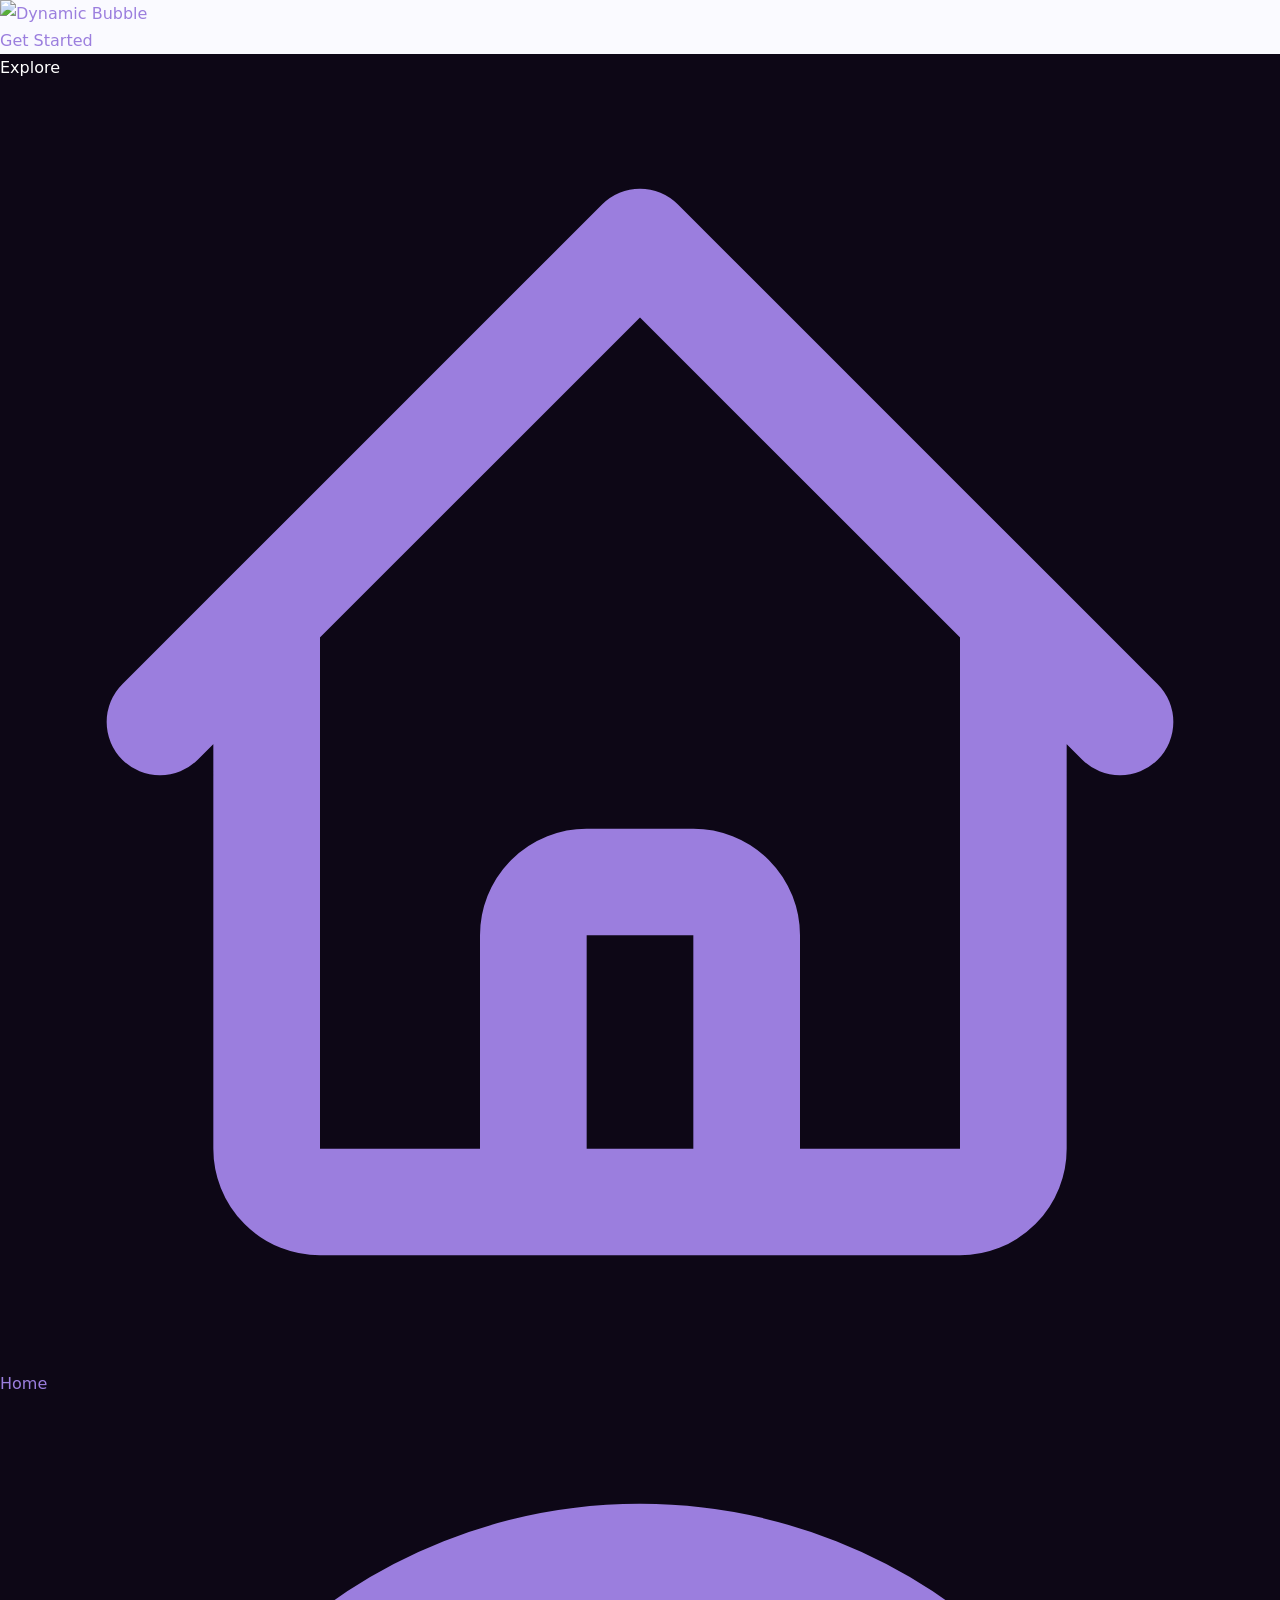
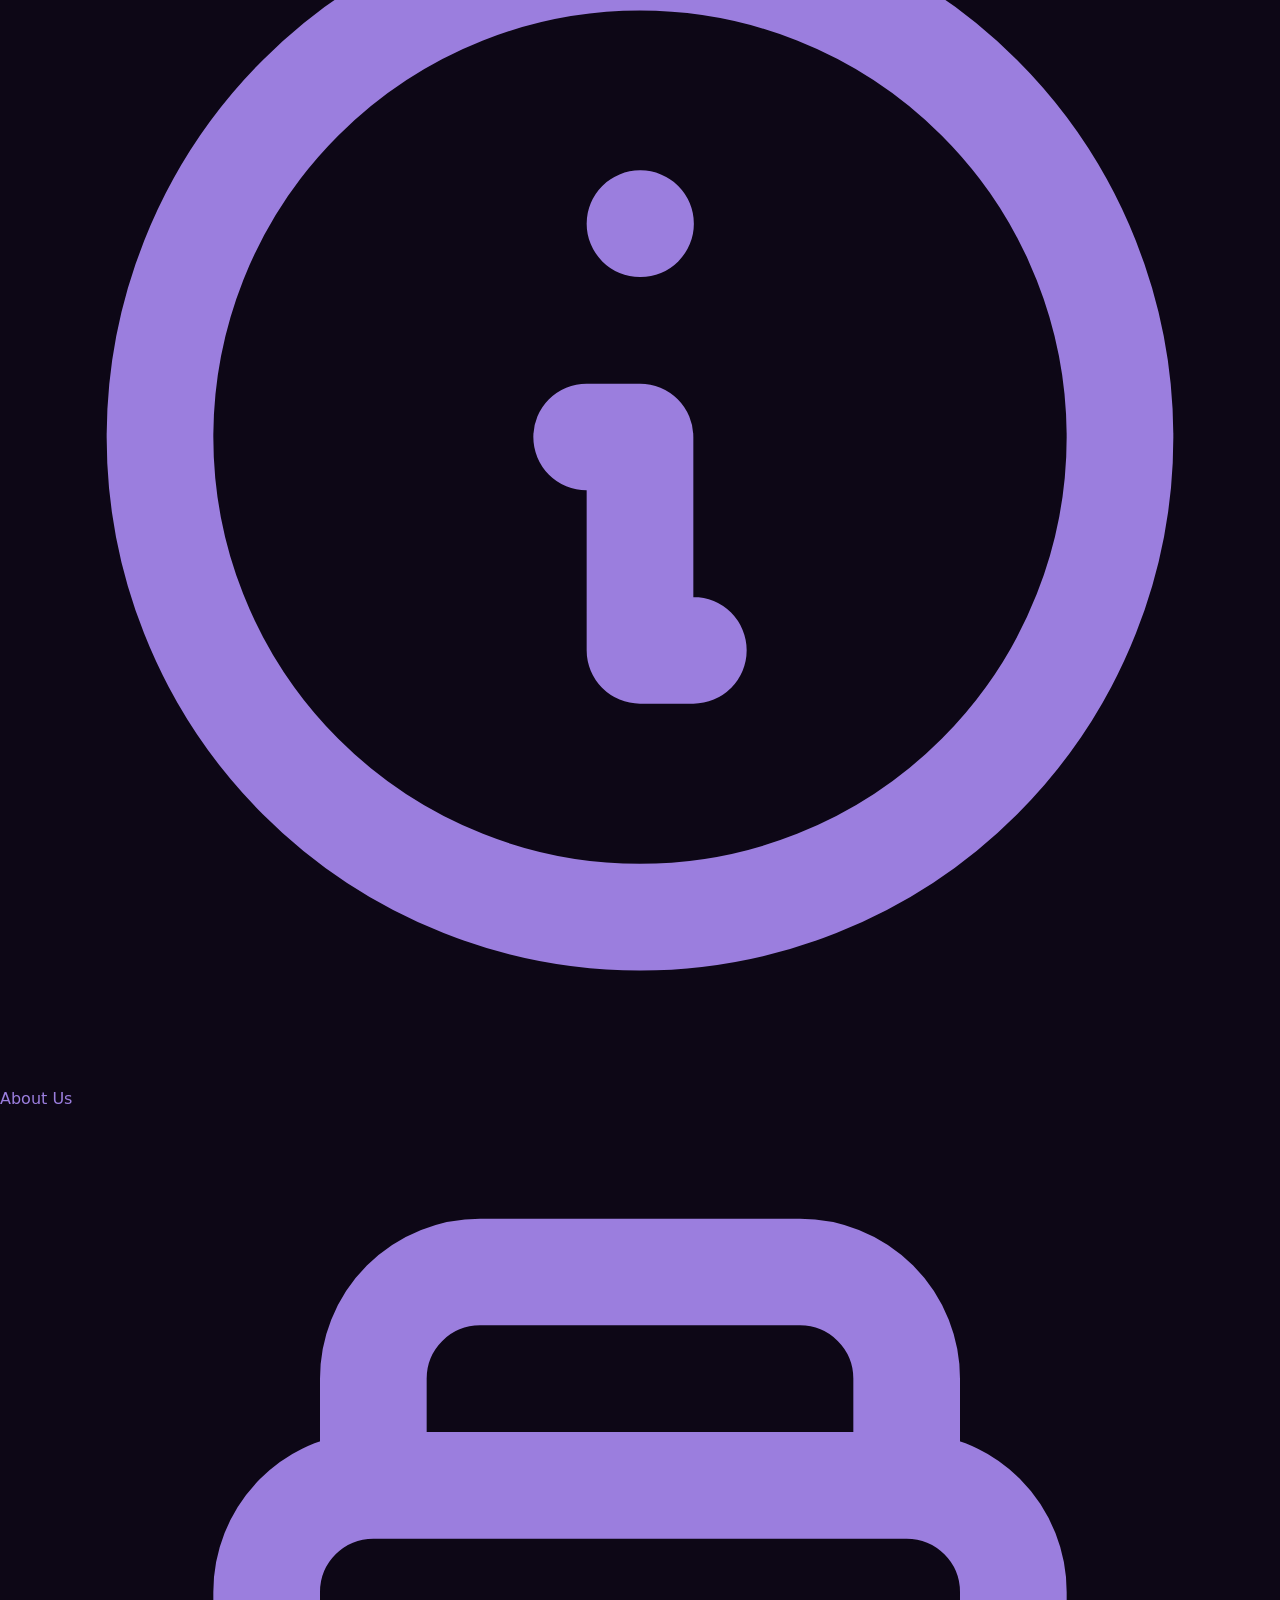
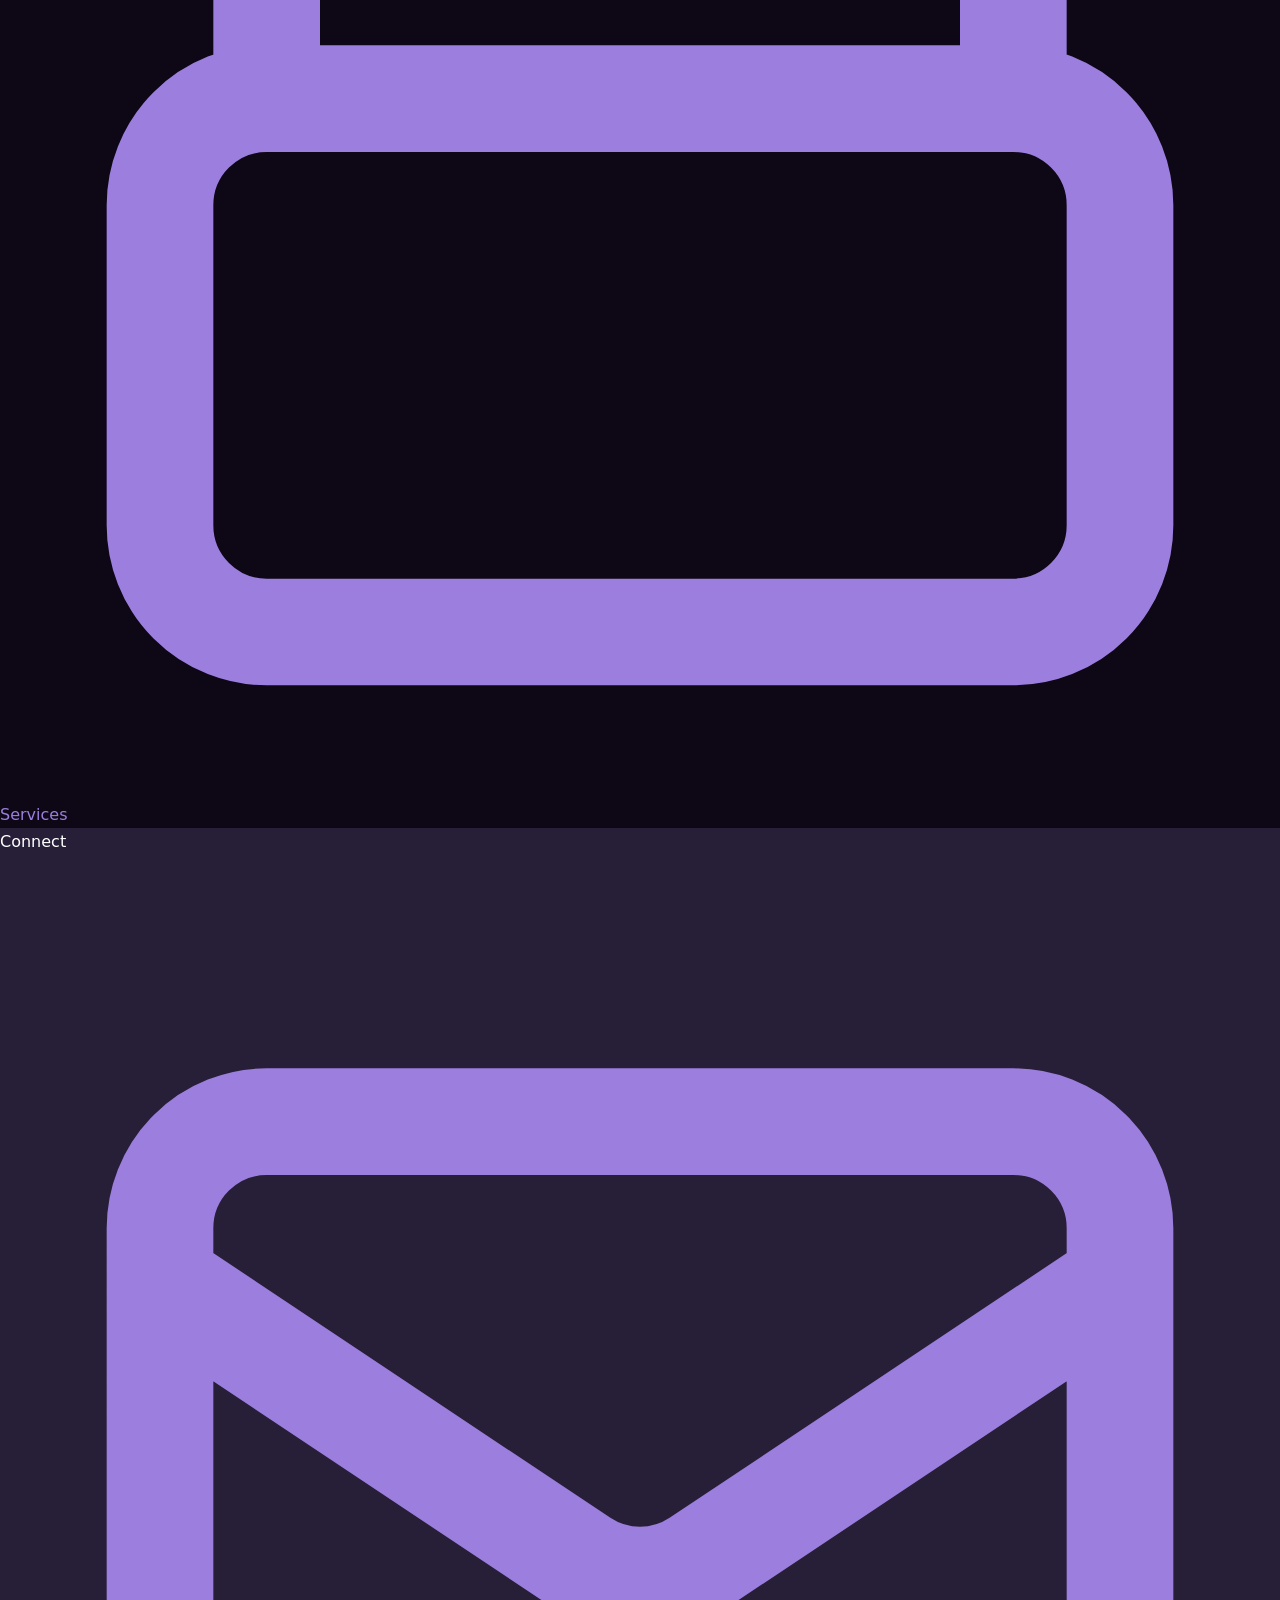
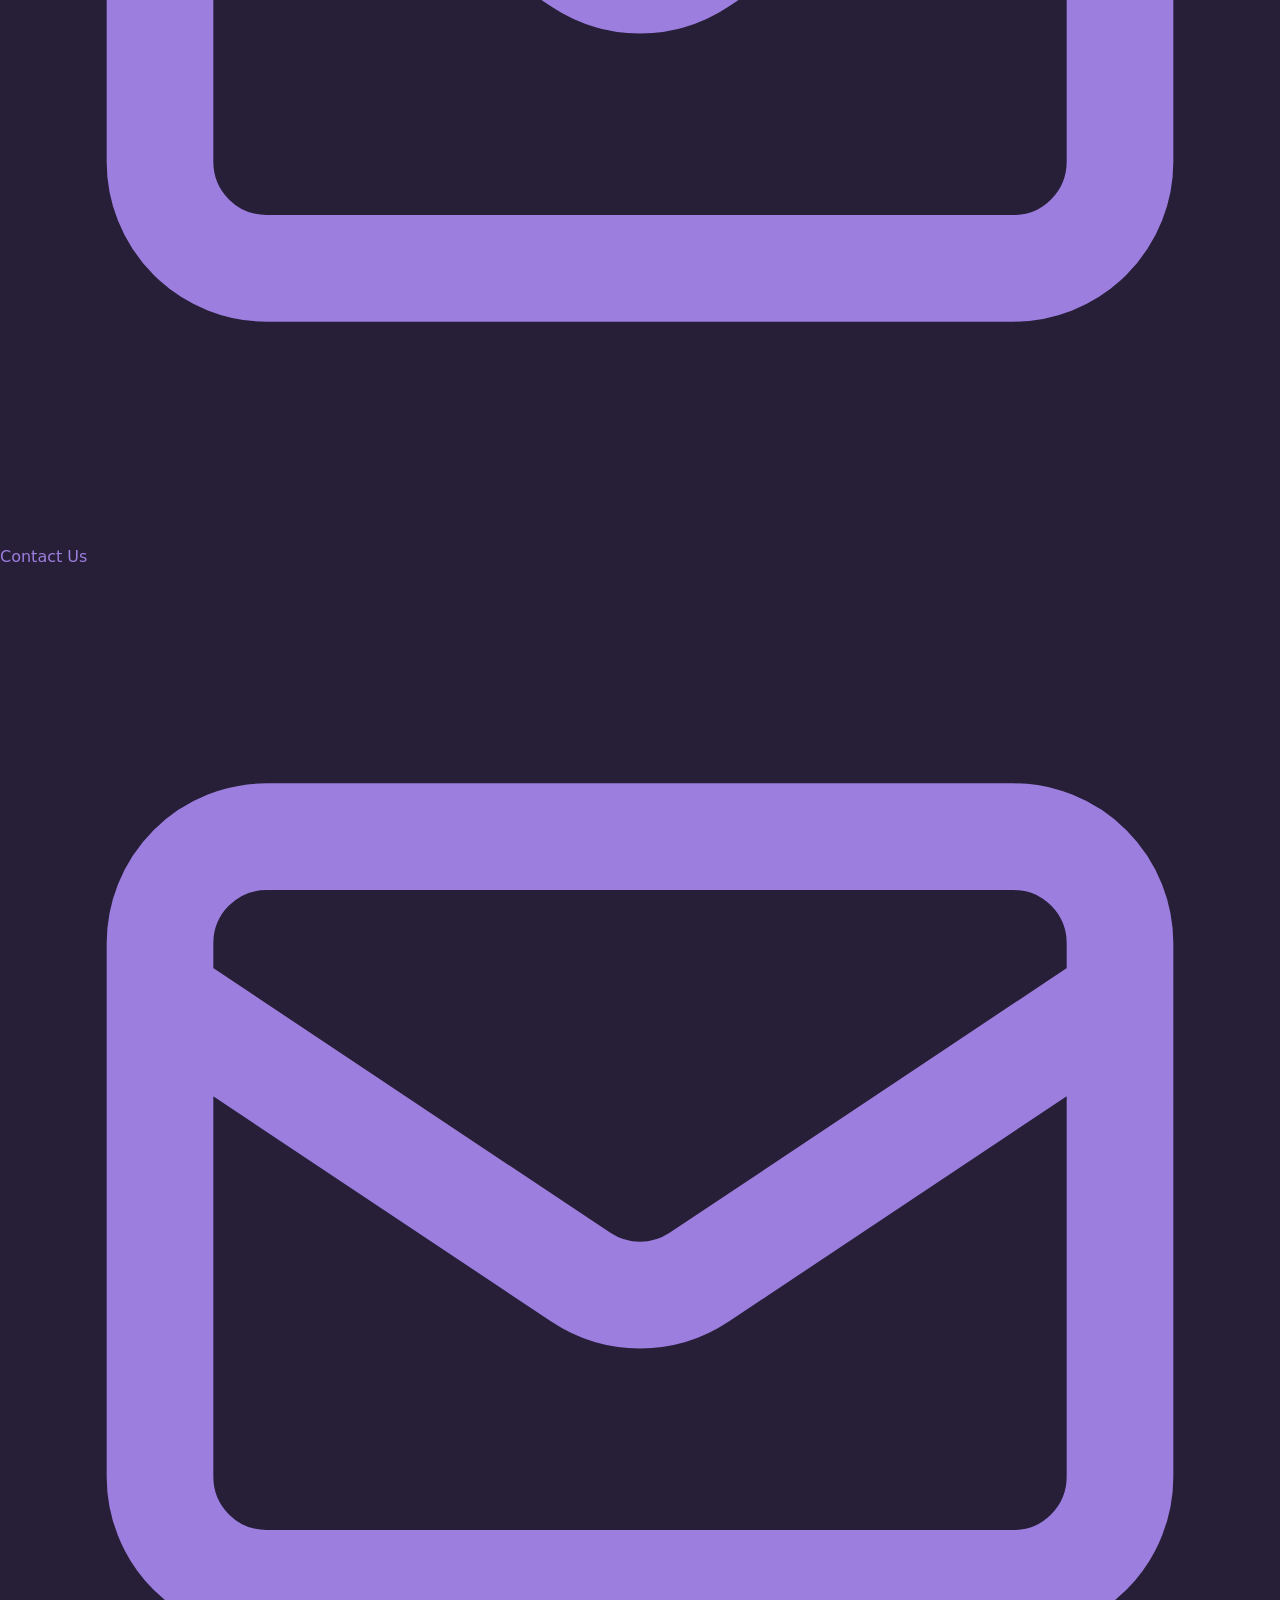
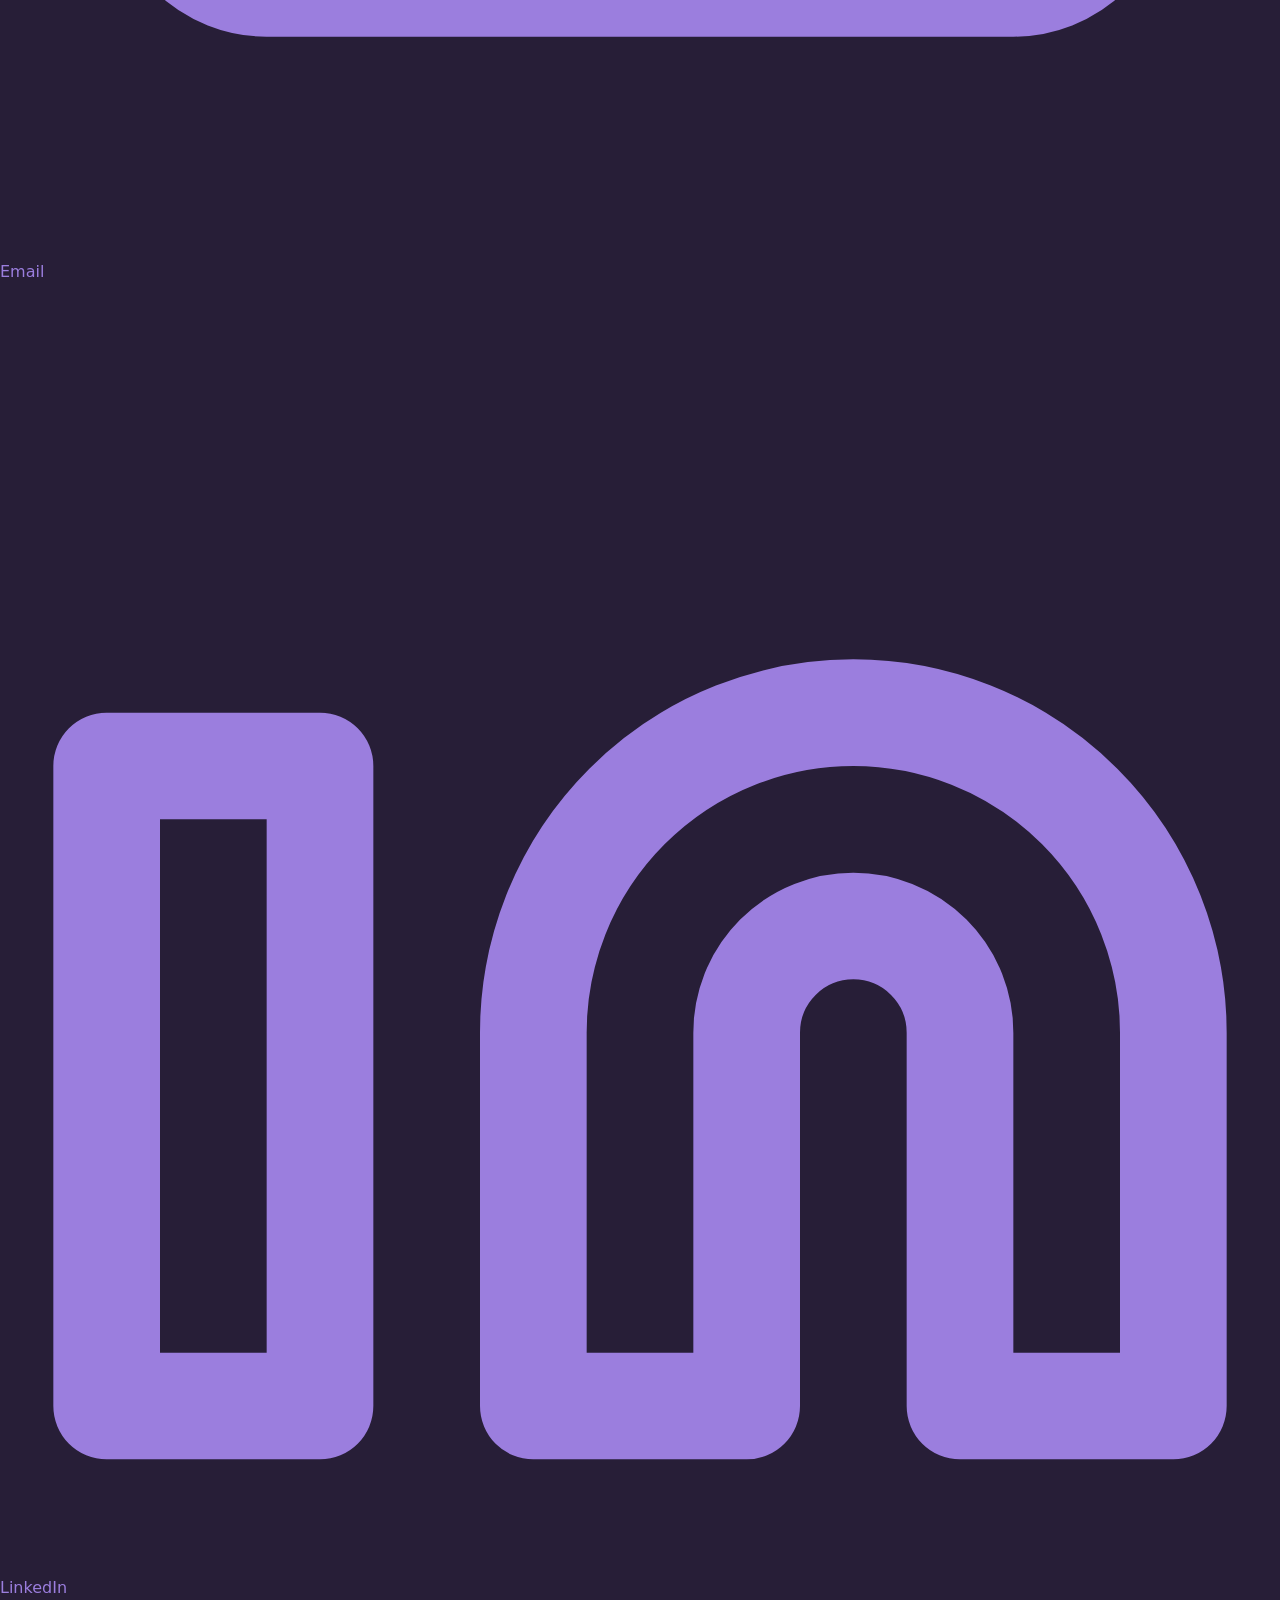
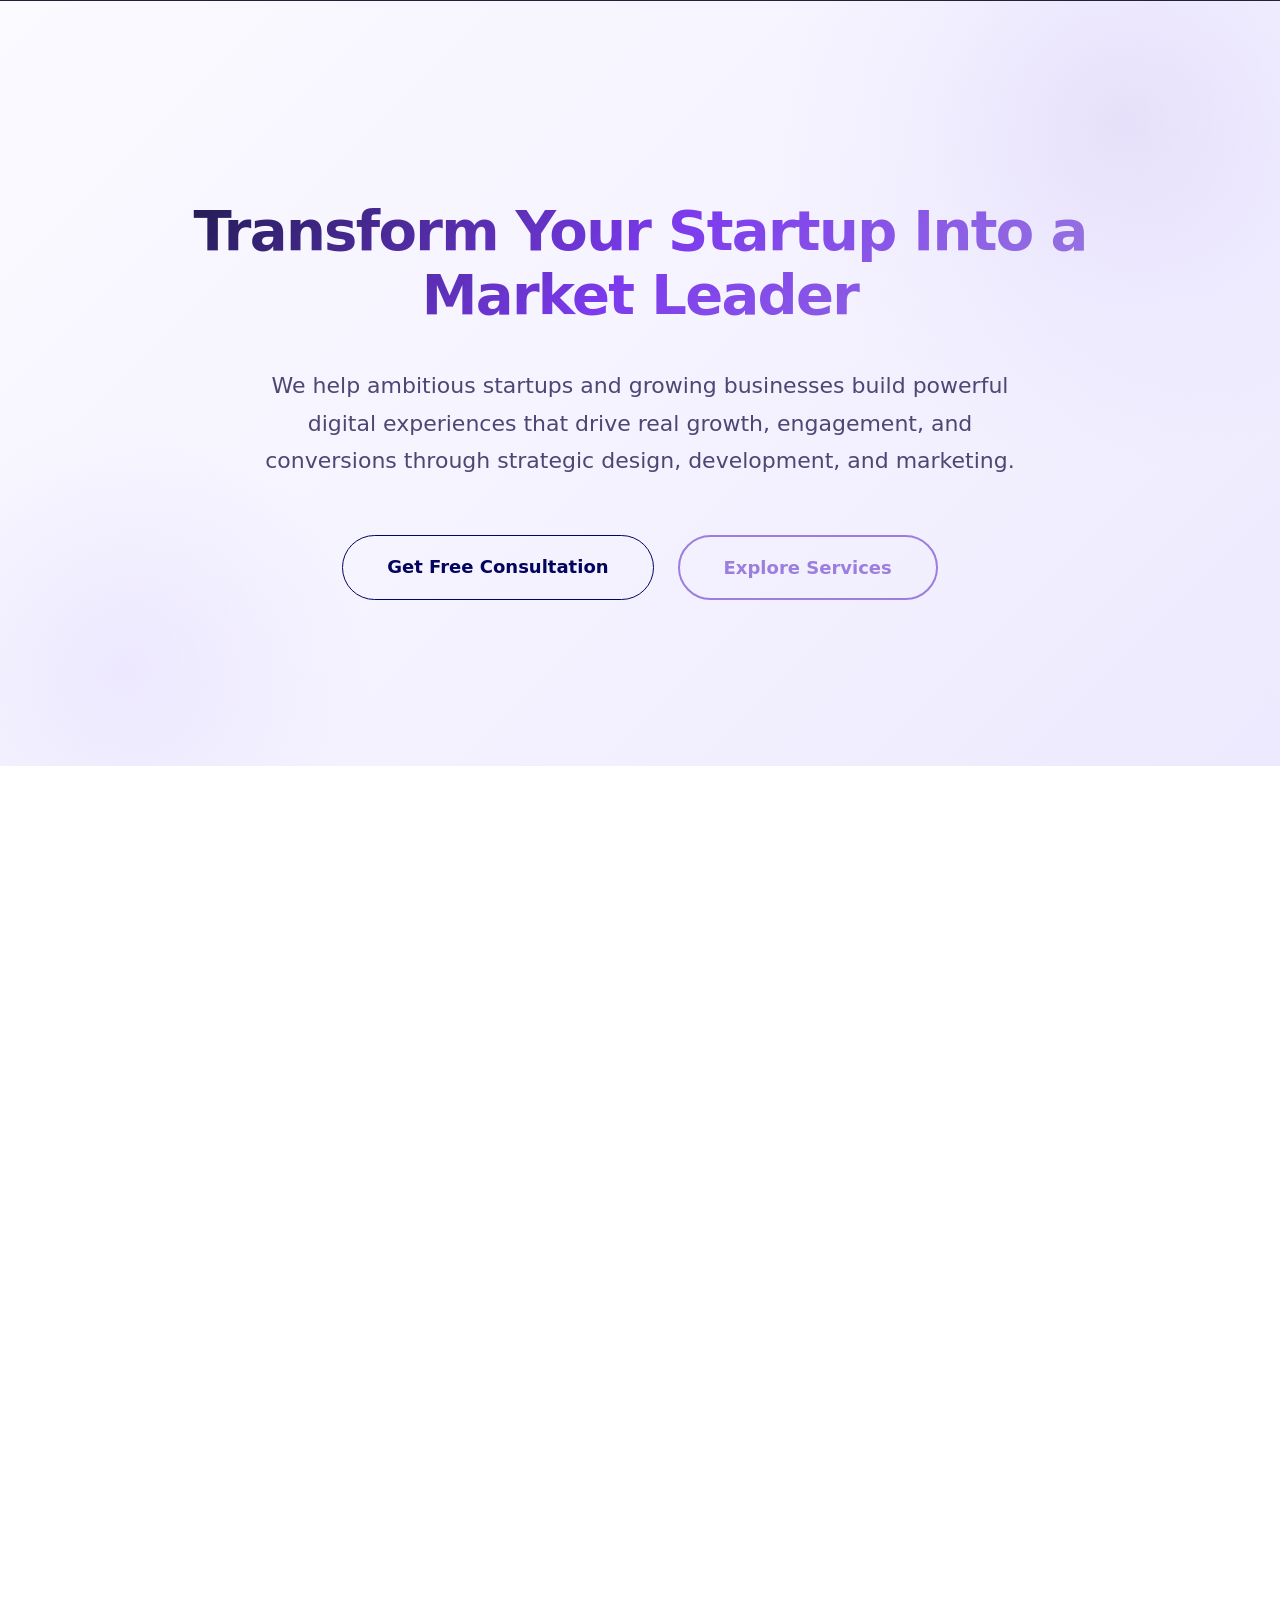
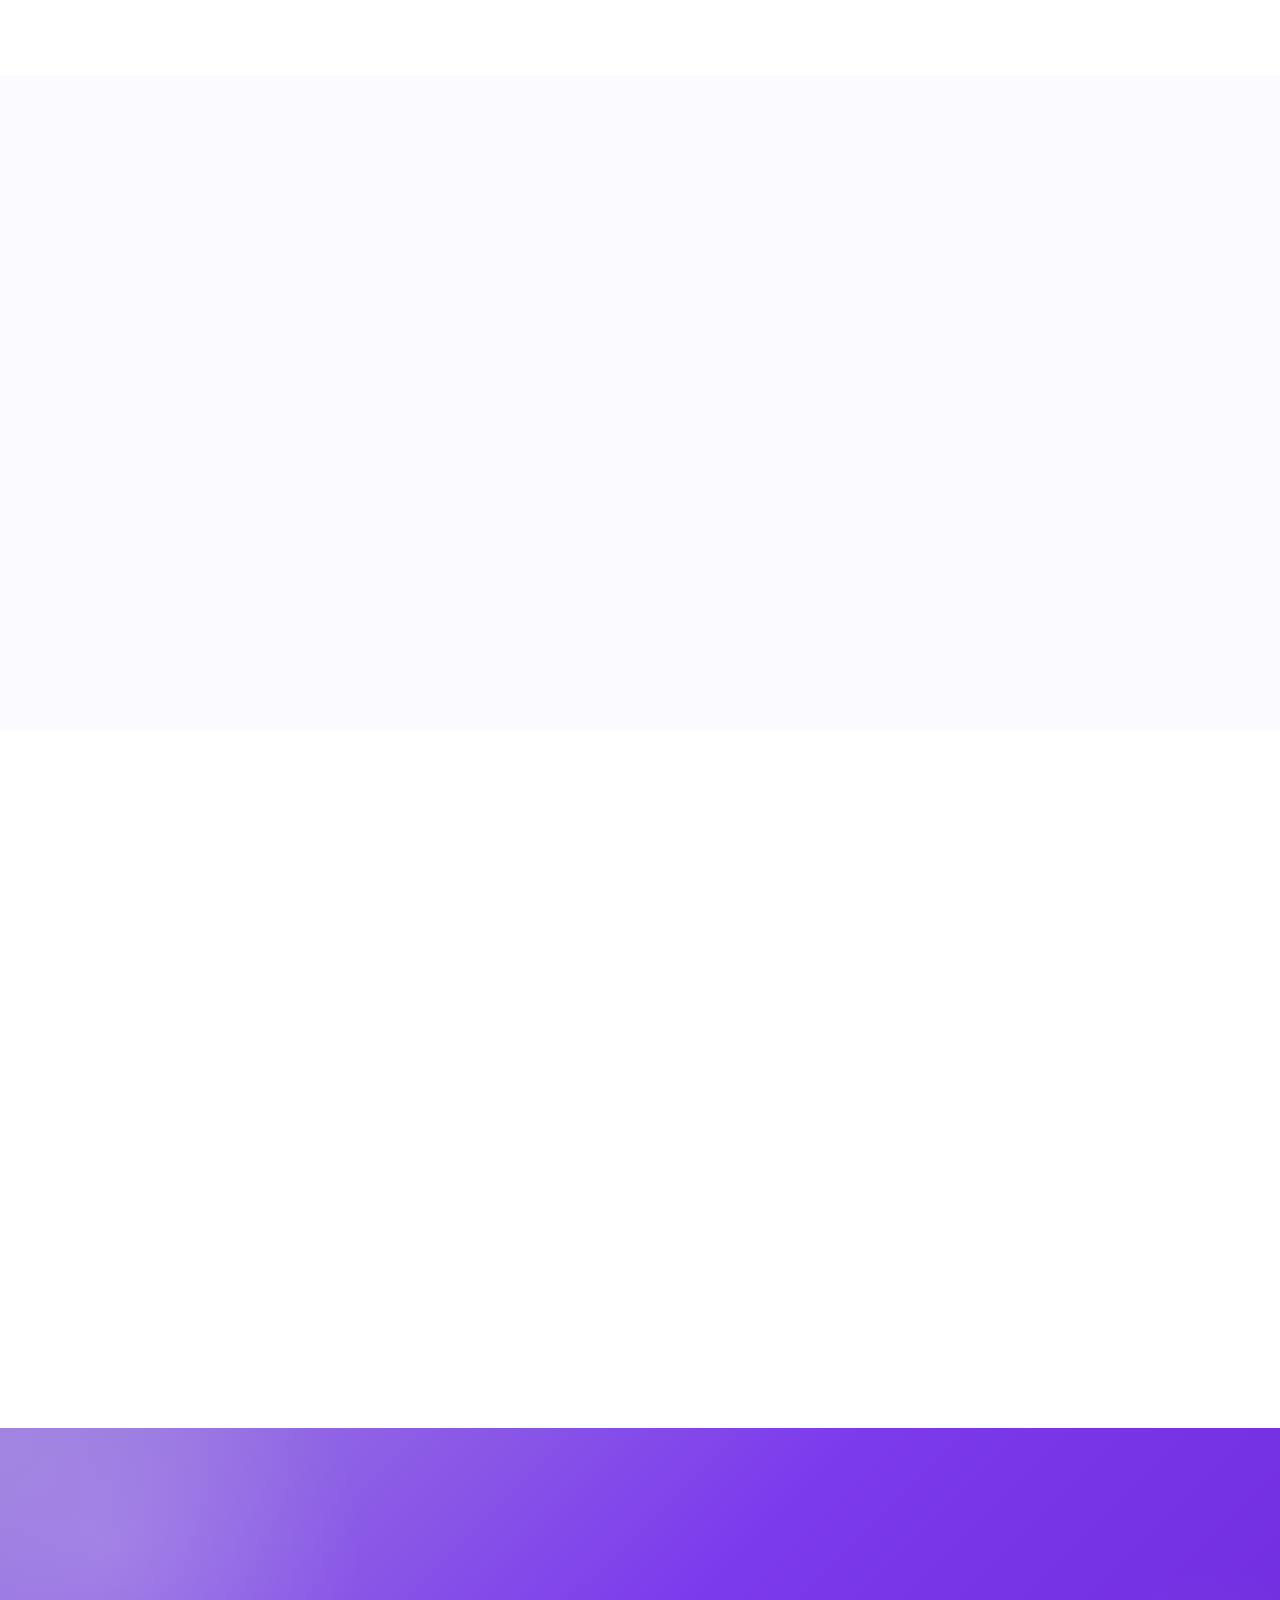
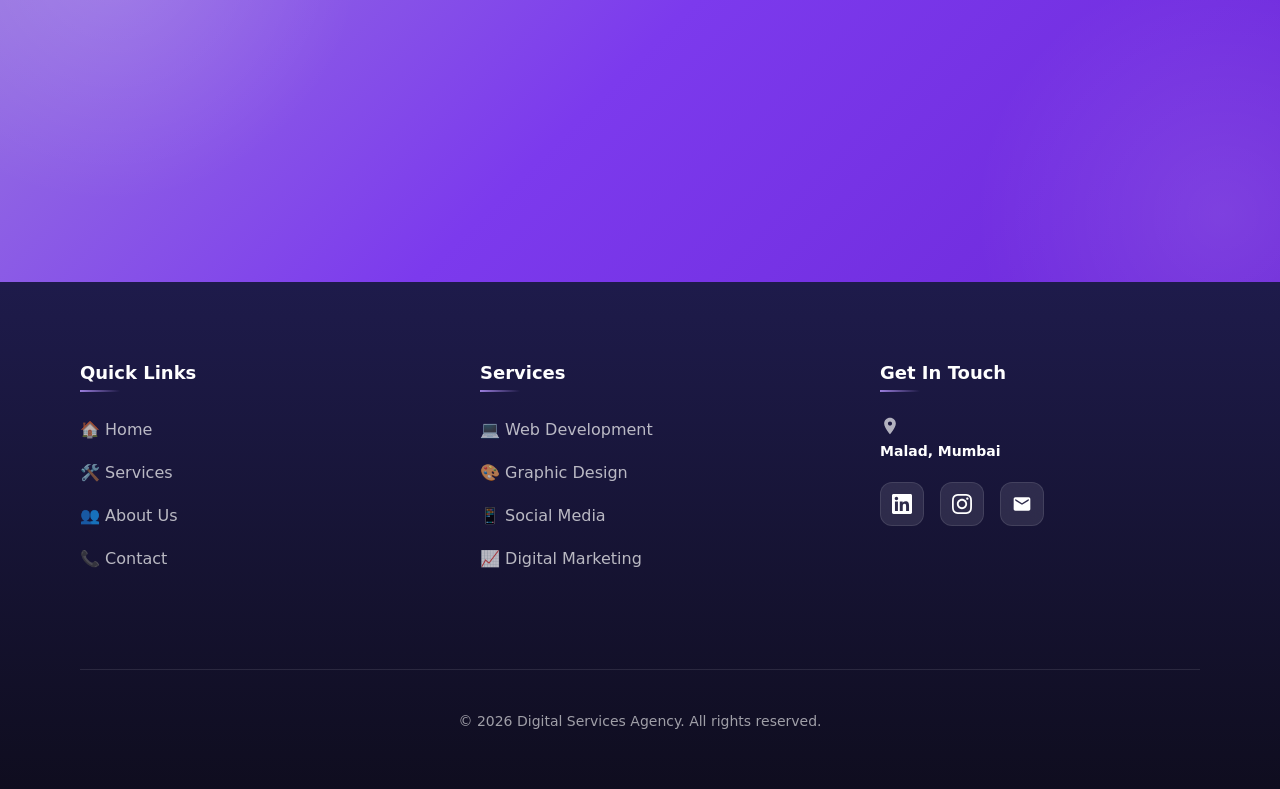
==== commit 45dfd74e: "layout clean up" ====
--- a/index.html
+++ b/index.html
@@ -418,30 +418,8 @@
     <!-- Footer -->
     <!-- Footer -->
     <footer class="footer" id="main-footer">
-        <div class="footer-wave">
-            <svg viewBox="0 0 1200 120" preserveAspectRatio="none">
-                <path
-                    d="M0,0V46.29c47.79,22.2,103.59,32.17,158,28,70.36-5.37,136.33-33.31,206.8-37.5C438.64,32.43,512.34,53.67,583,72.05c69.27,18,138.3,24.88,209.4,13.08,36.15-6,69.85-17.84,104.45-29.34C989.49,25,1113-14.29,1200,52.47V0Z"
-                    opacity=".25"></path>
-                <path
-                    d="M0,0V15.81C13,36.92,27.64,56.86,47.69,72.05,99.41,111.27,165,111,224.58,91.58c31.15-10.15,60.09-26.07,89.67-39.8,40.92-19,84.73-46,130.83-49.67,36.26-2.85,70.9,9.42,98.6,31.56,31.77,25.39,62.32,62,103.63,73,40.44,10.79,81.35-6.69,119.13-24.28s75.16-39,116.92-43.05c59.73-5.85,113.28,22.88,168.9,38.84,30.2,8.66,59,6.17,87.09-7.5,22.43-10.89,48-26.93,60.65-49.24V0Z"
-                    opacity=".5"></path>
-                <path
-                    d="M0,0V5.63C149.93,59,314.09,71.32,475.83,42.57c43-7.64,84.23-20.12,127.61-26.46,59-8.63,112.48,12.24,165.56,35.4C827.93,77.22,886,95.24,951.2,90c86.53-7,172.46-45.71,248.8-84.81V0Z">
-                </path>
-            </svg>
-        </div>
-
-        <div class="container">
-            <div class="footer-top">
-                <div class="footer-brand">
-                    <h3>Dynamic Bubble</h3>
-                    <p>Transforming startups into market leaders through exceptional design, development, and marketing.
-                    </p>
-
-                    <!-- footer-social moved to 'Get In Touch' section -->
-                </div>
-            </div>
+
+        <div class="container">
 
             <div class="footer-content">
                 <div class="footer-section">
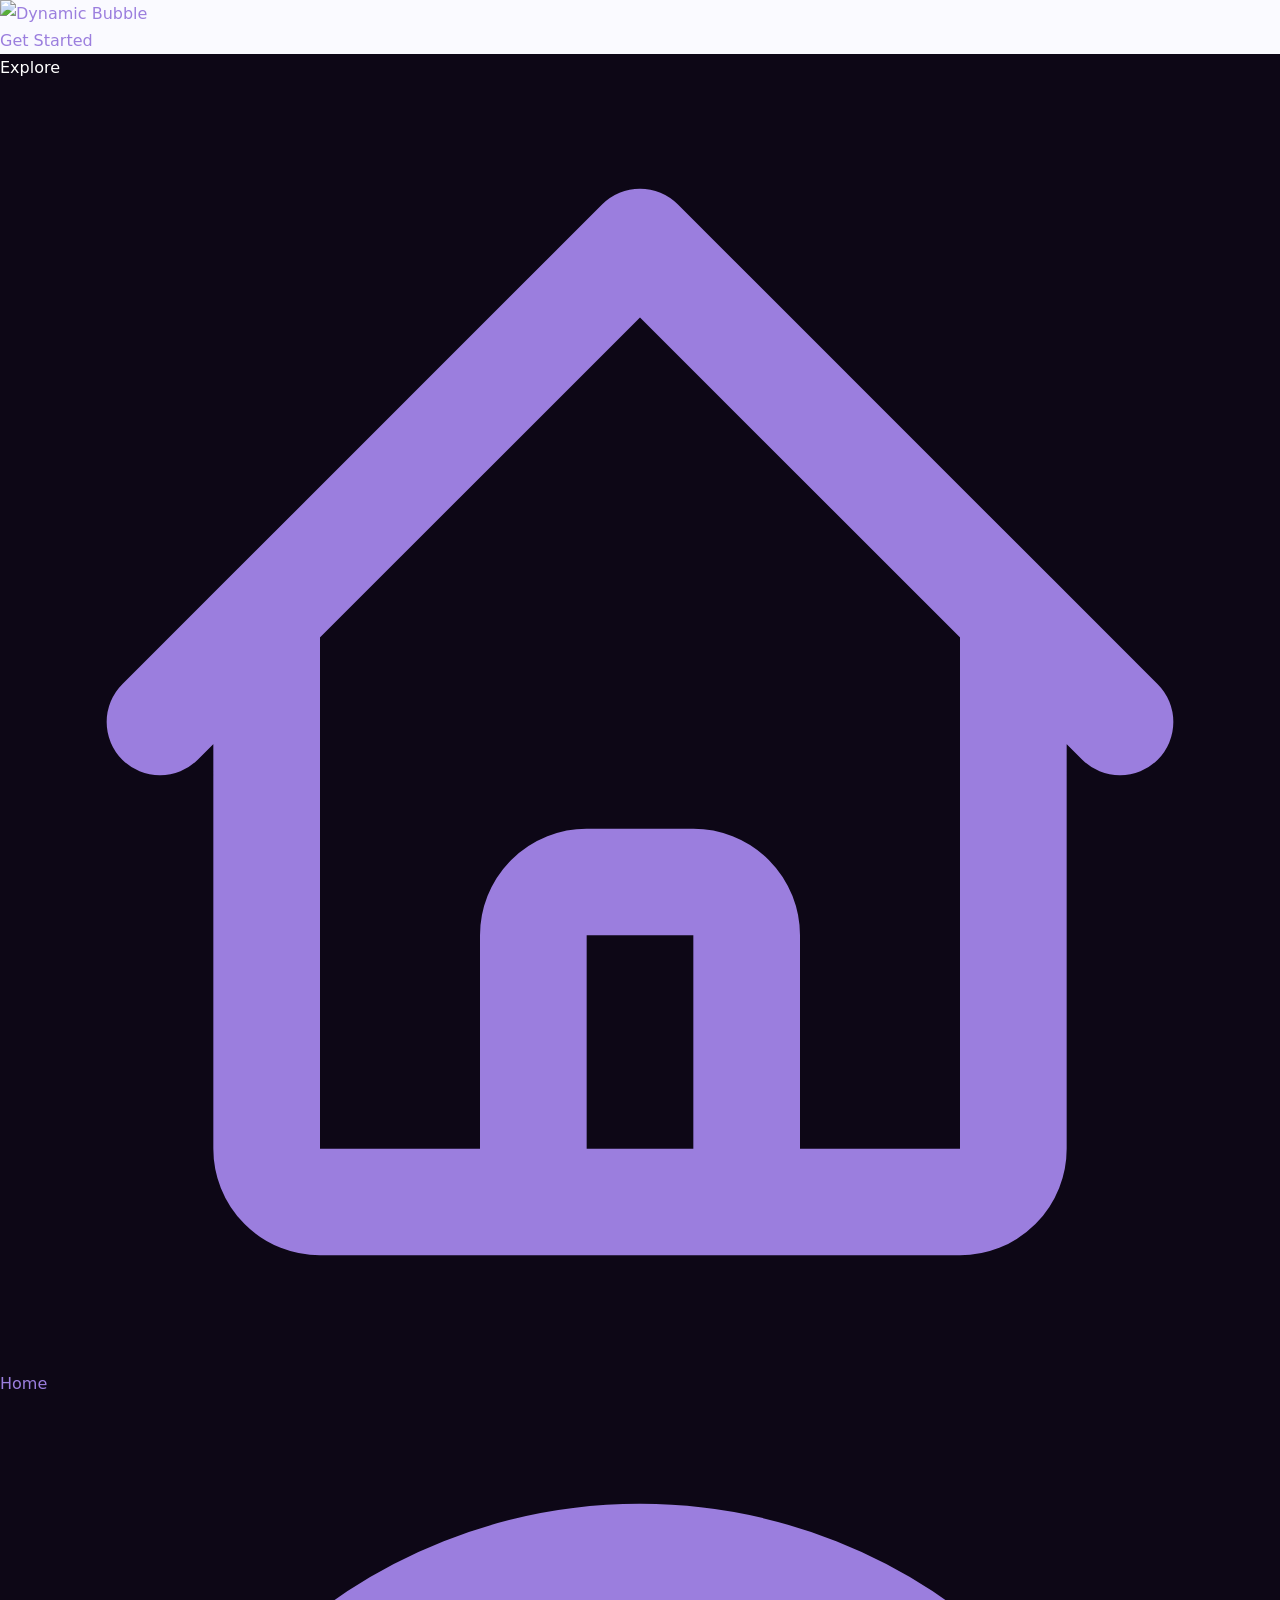
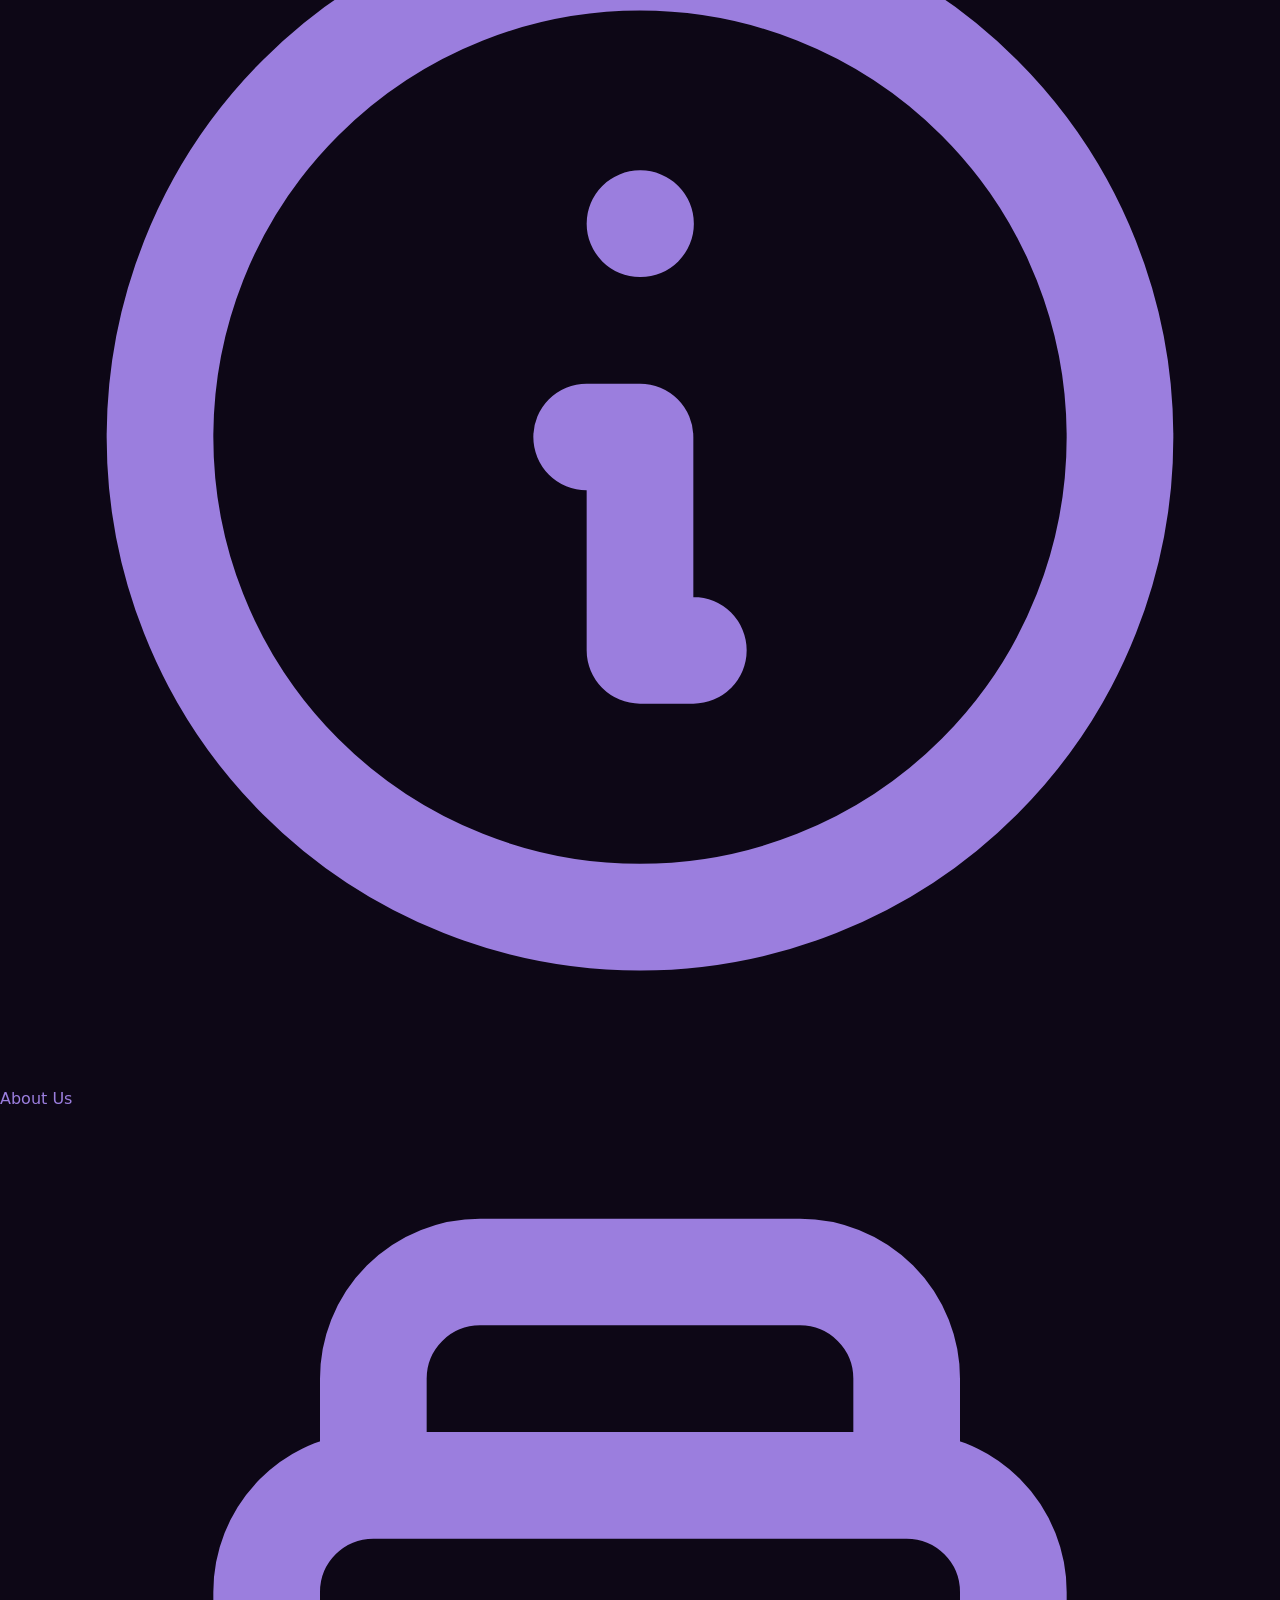
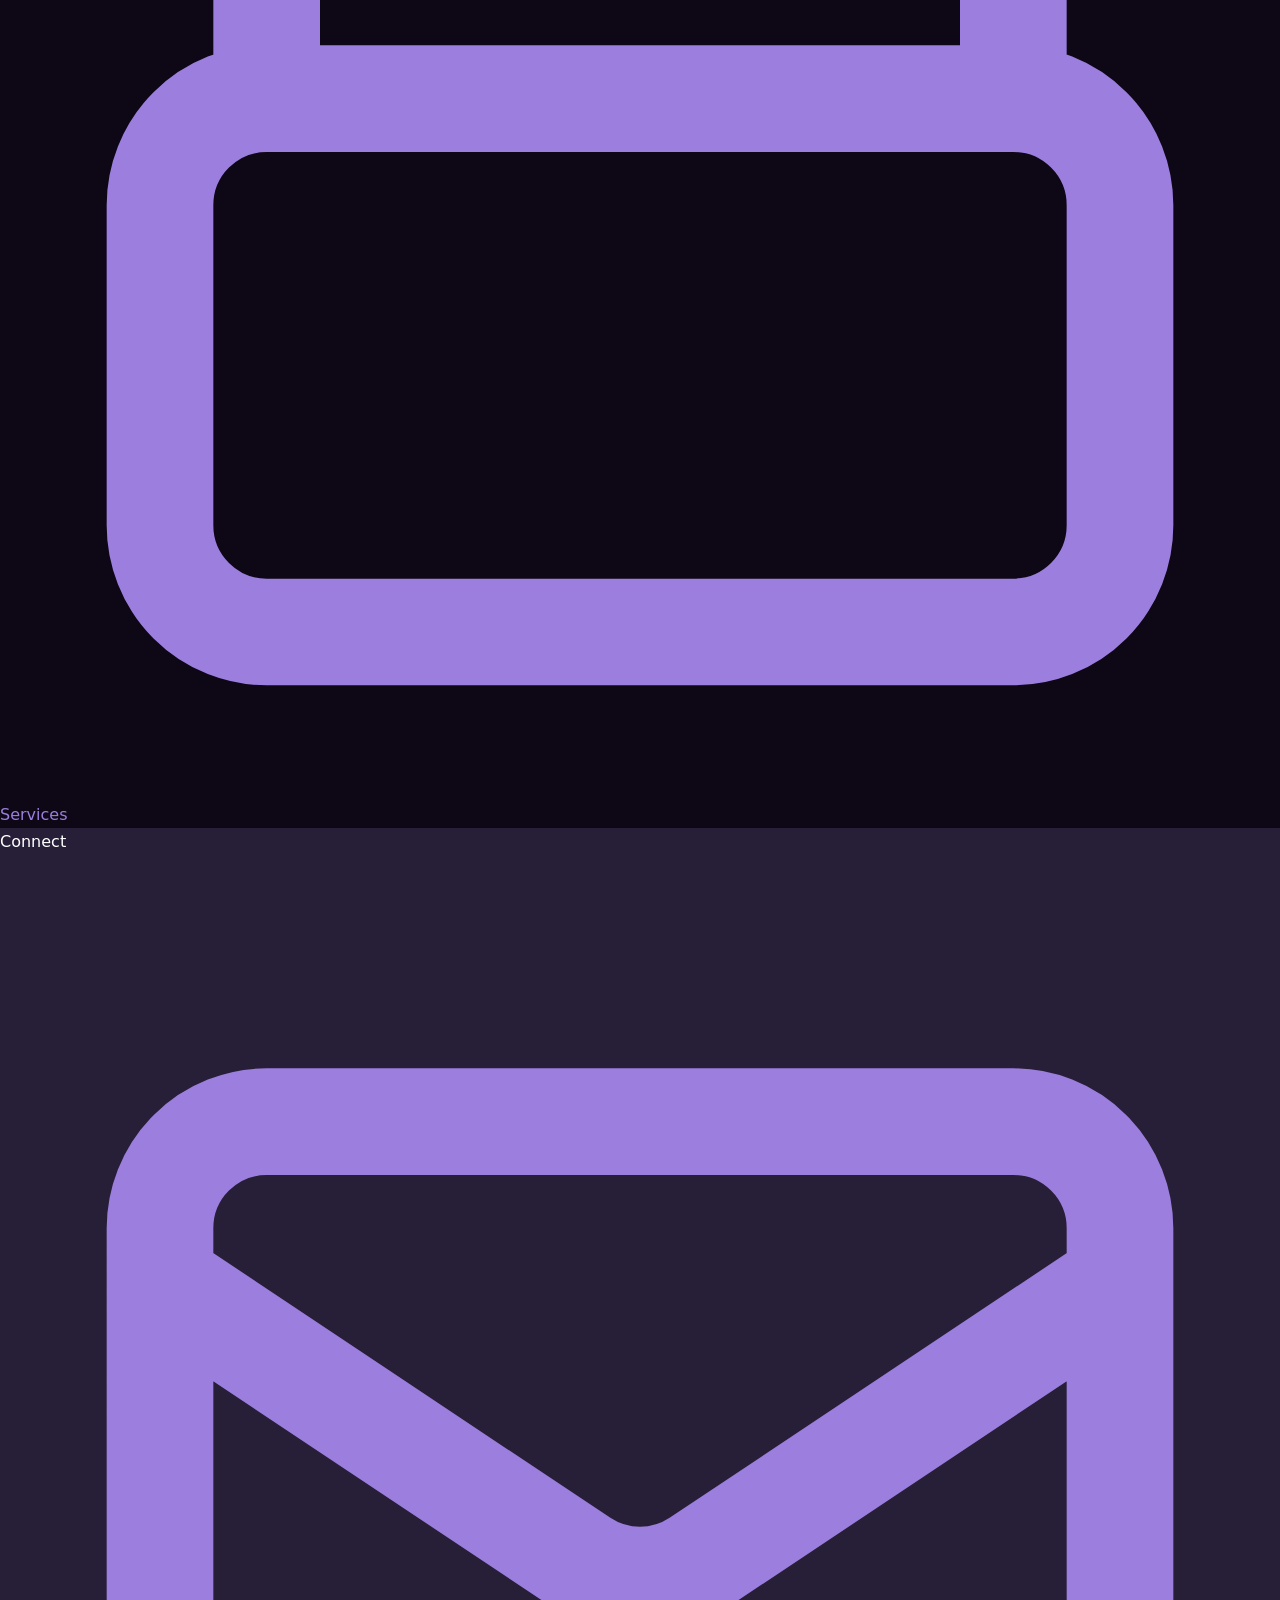
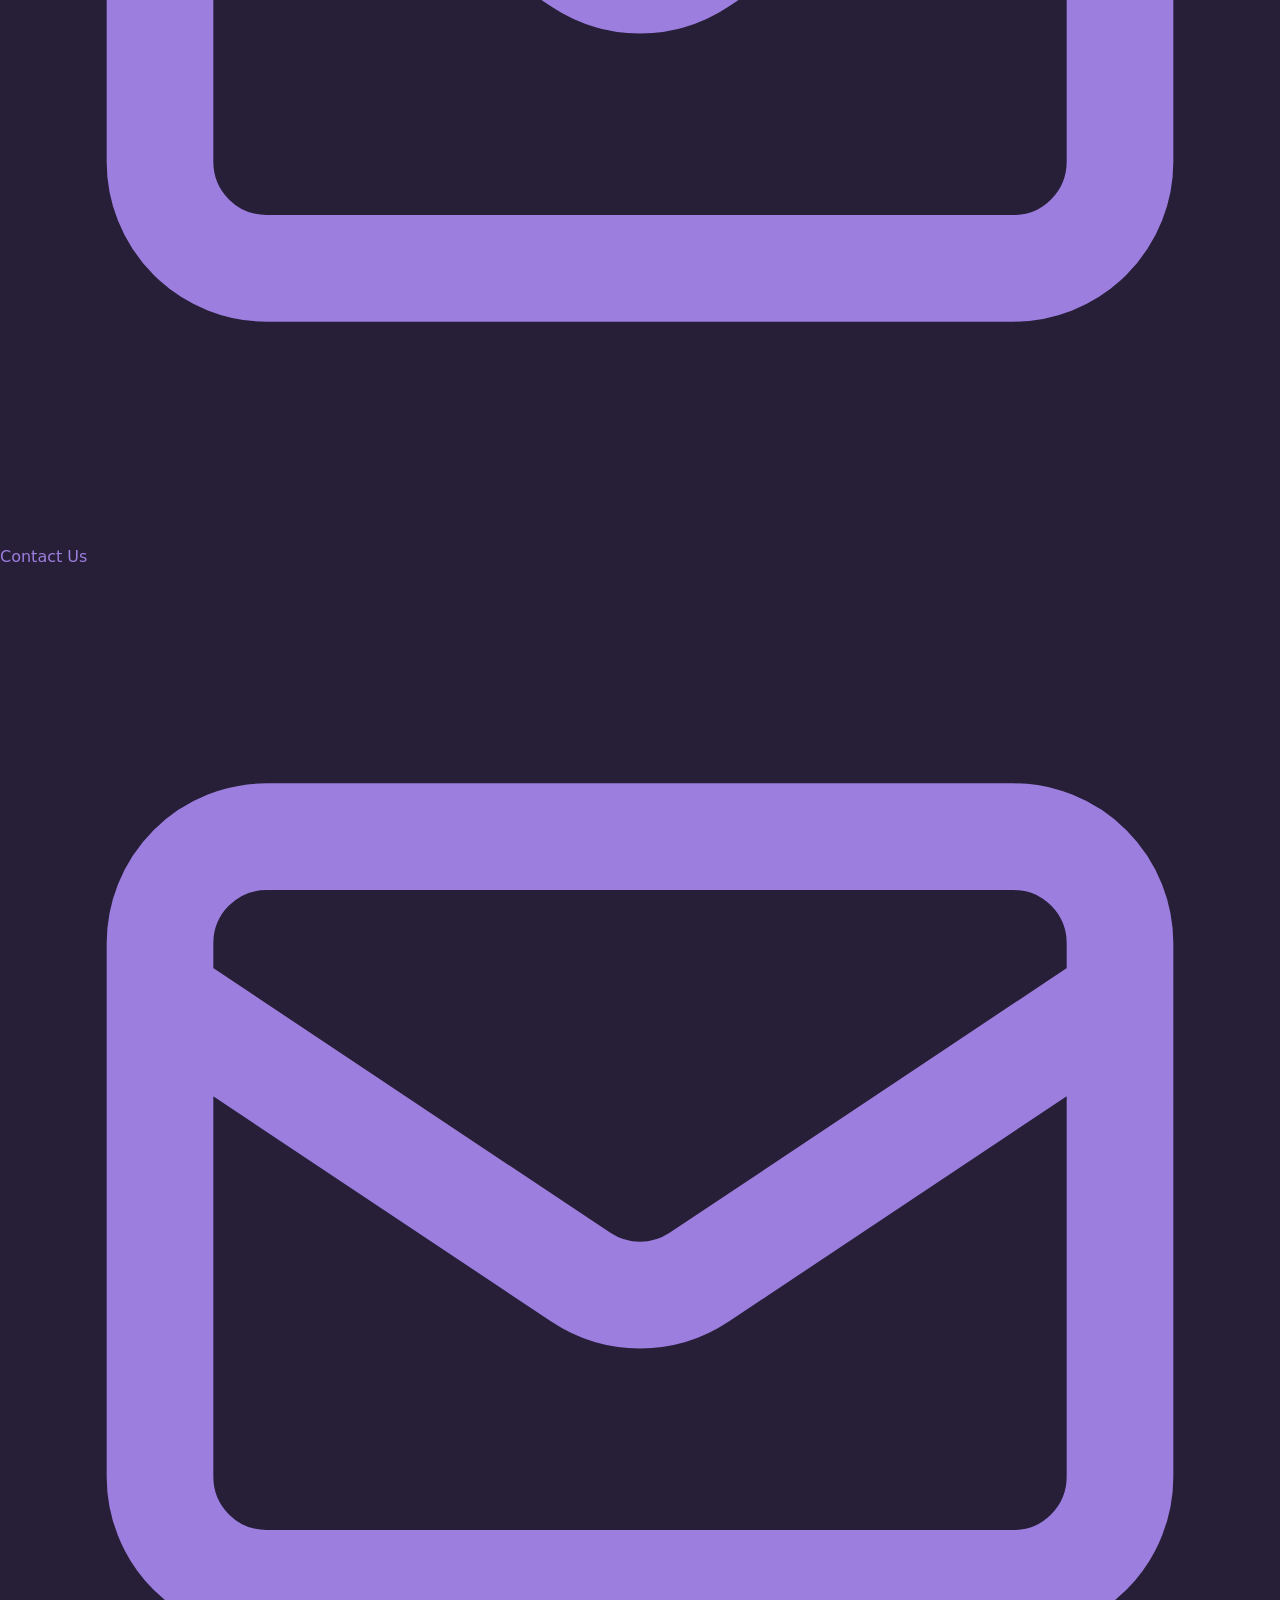
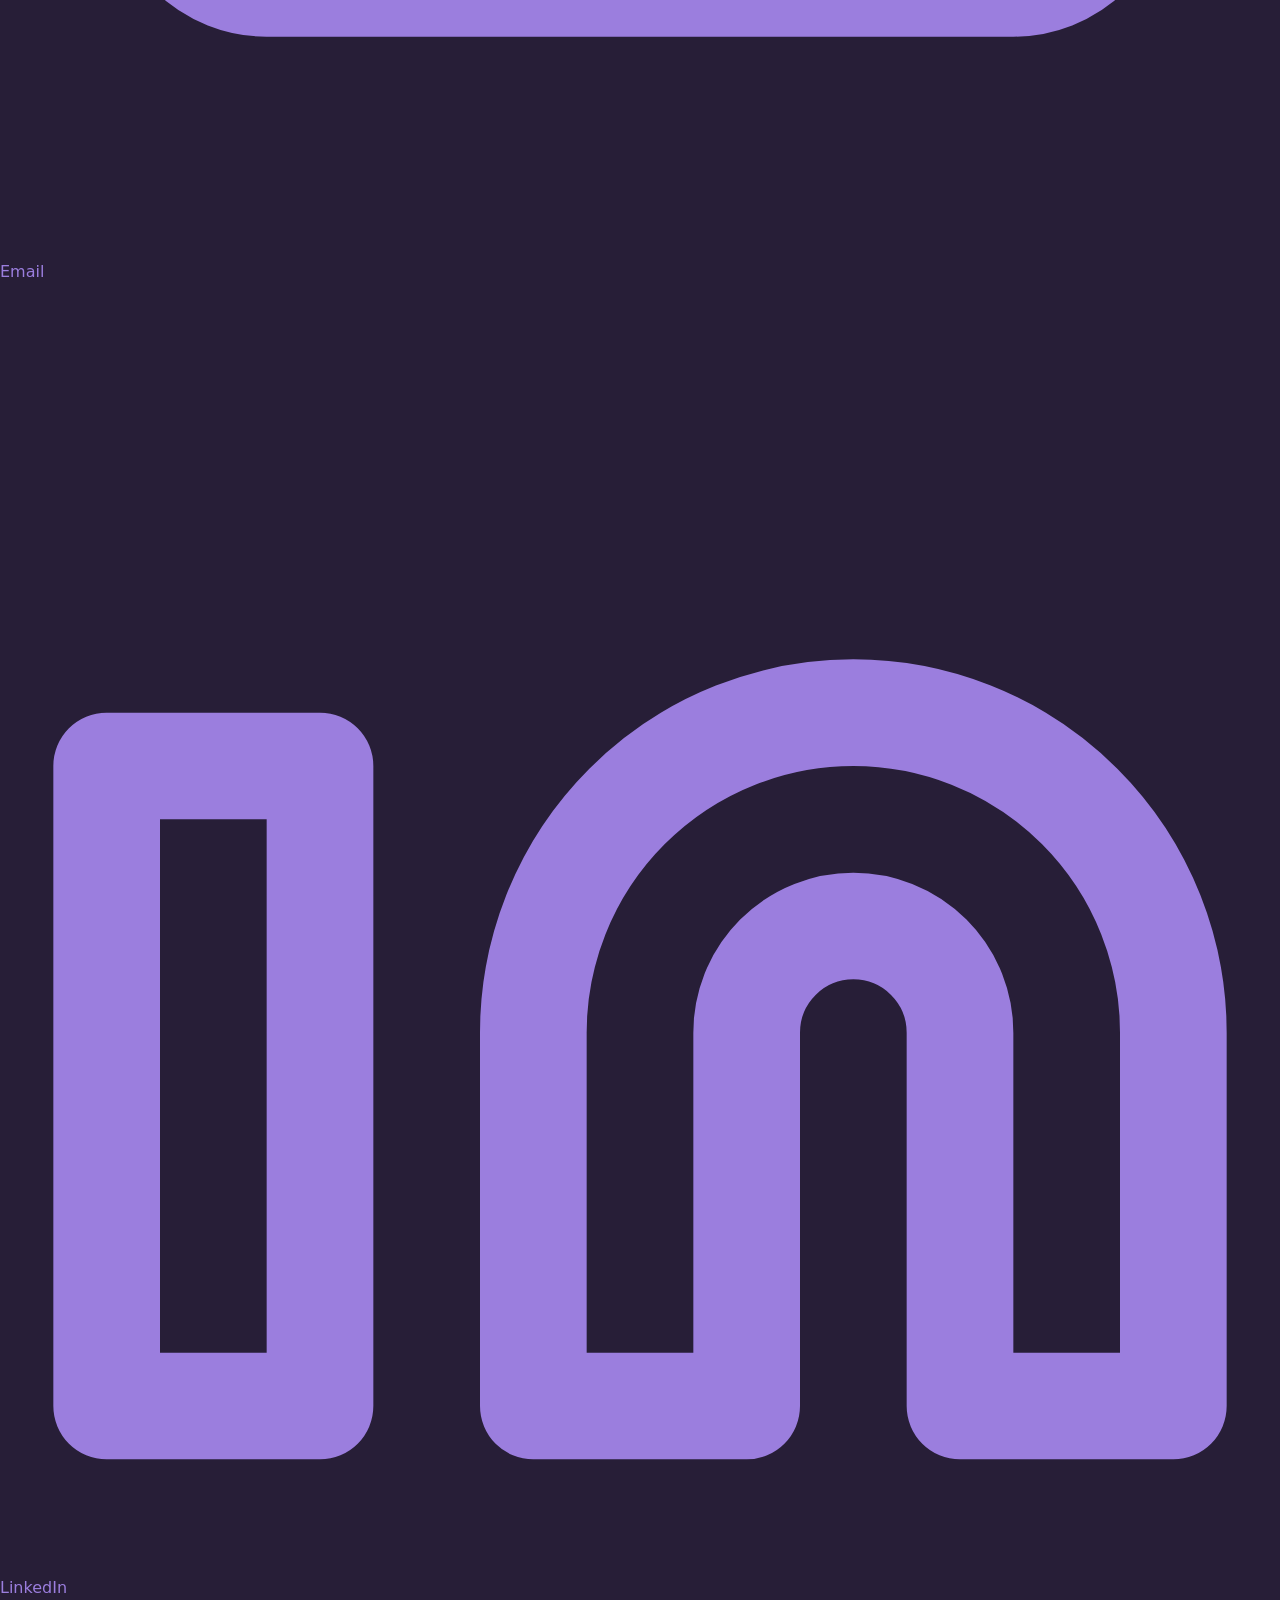
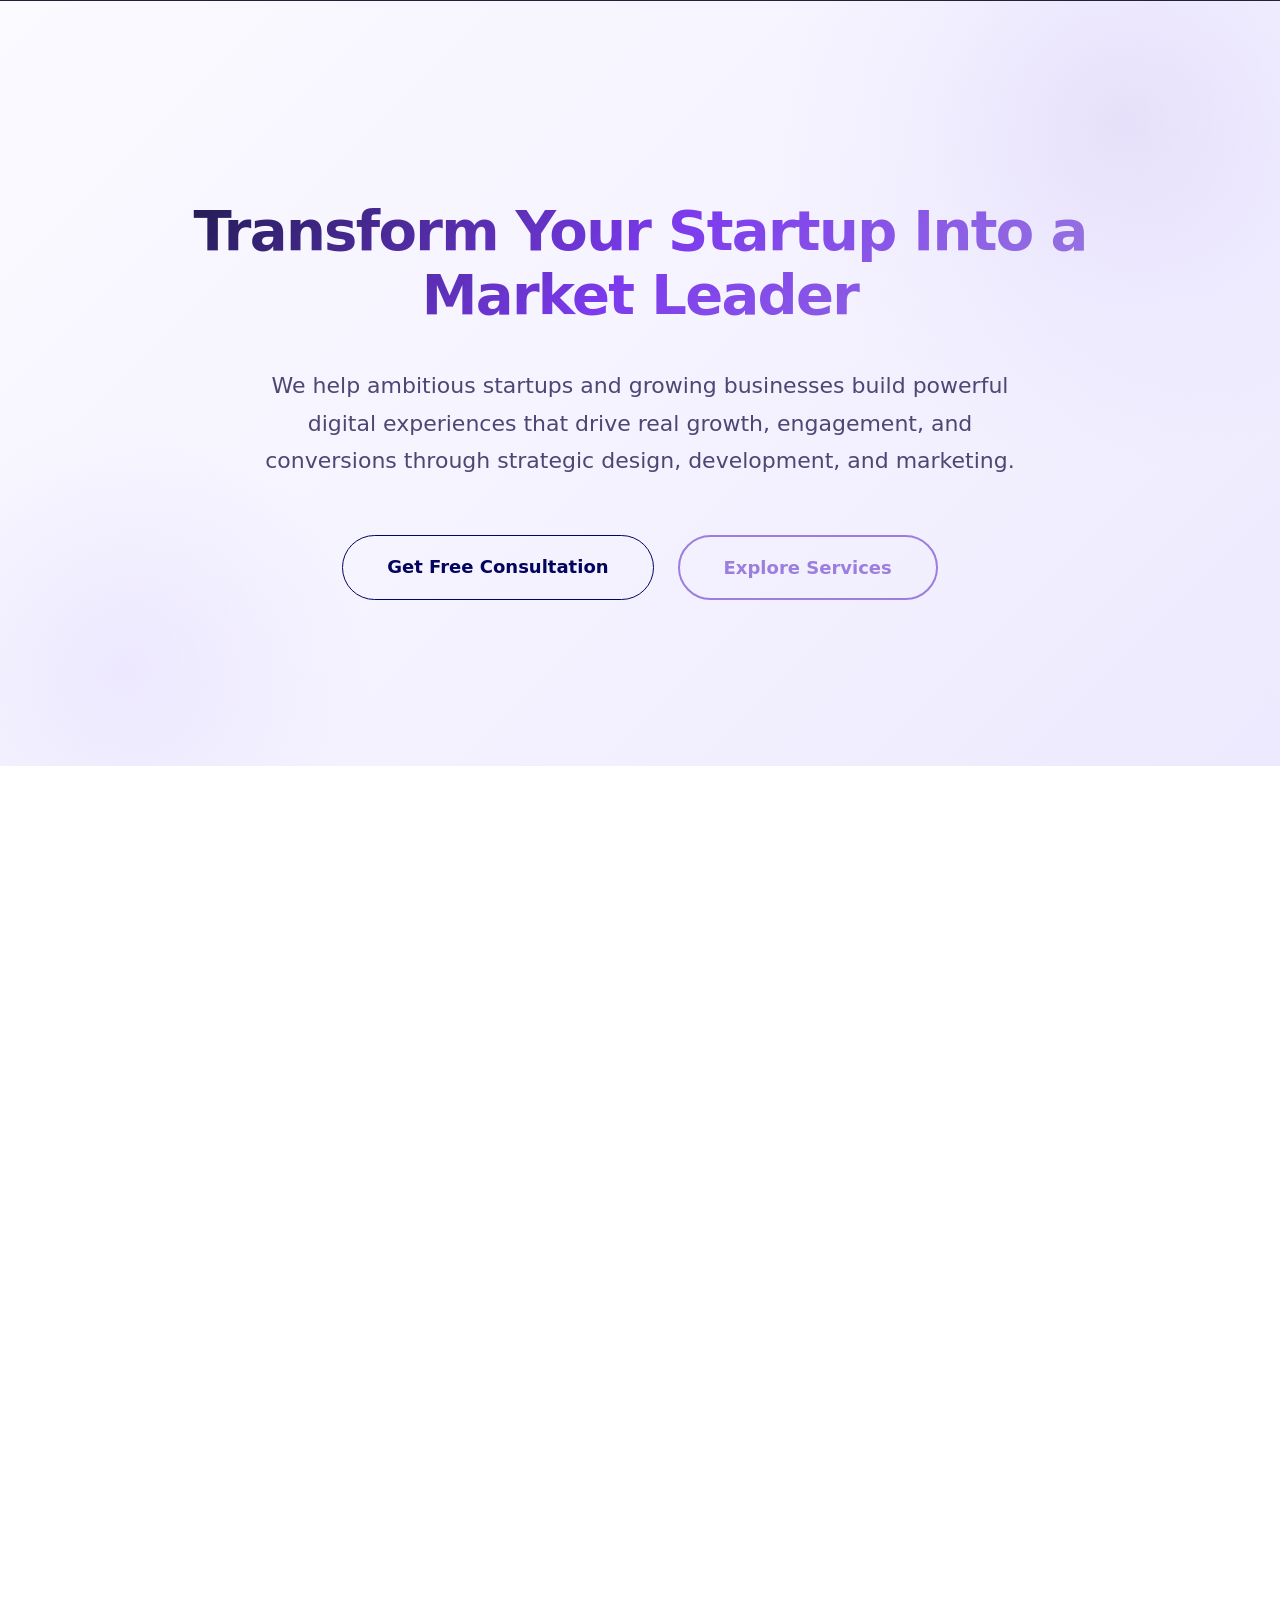
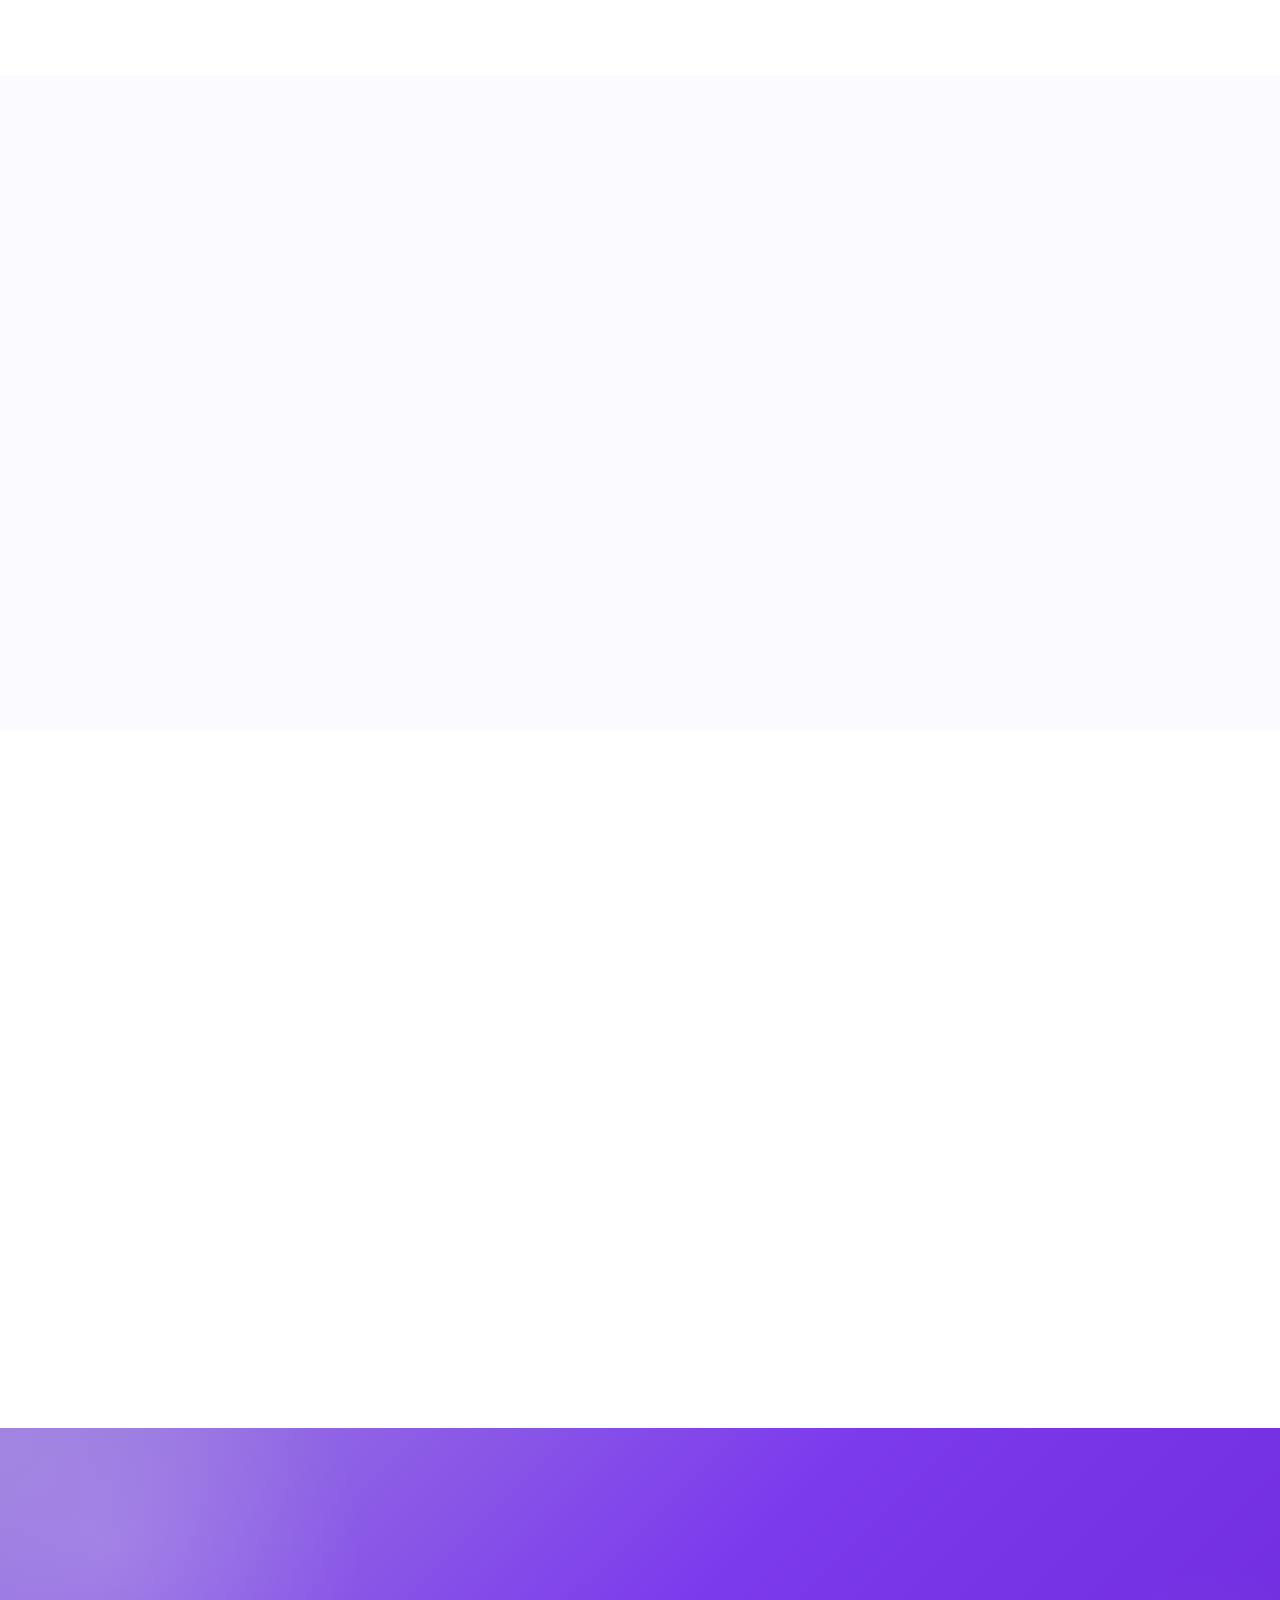
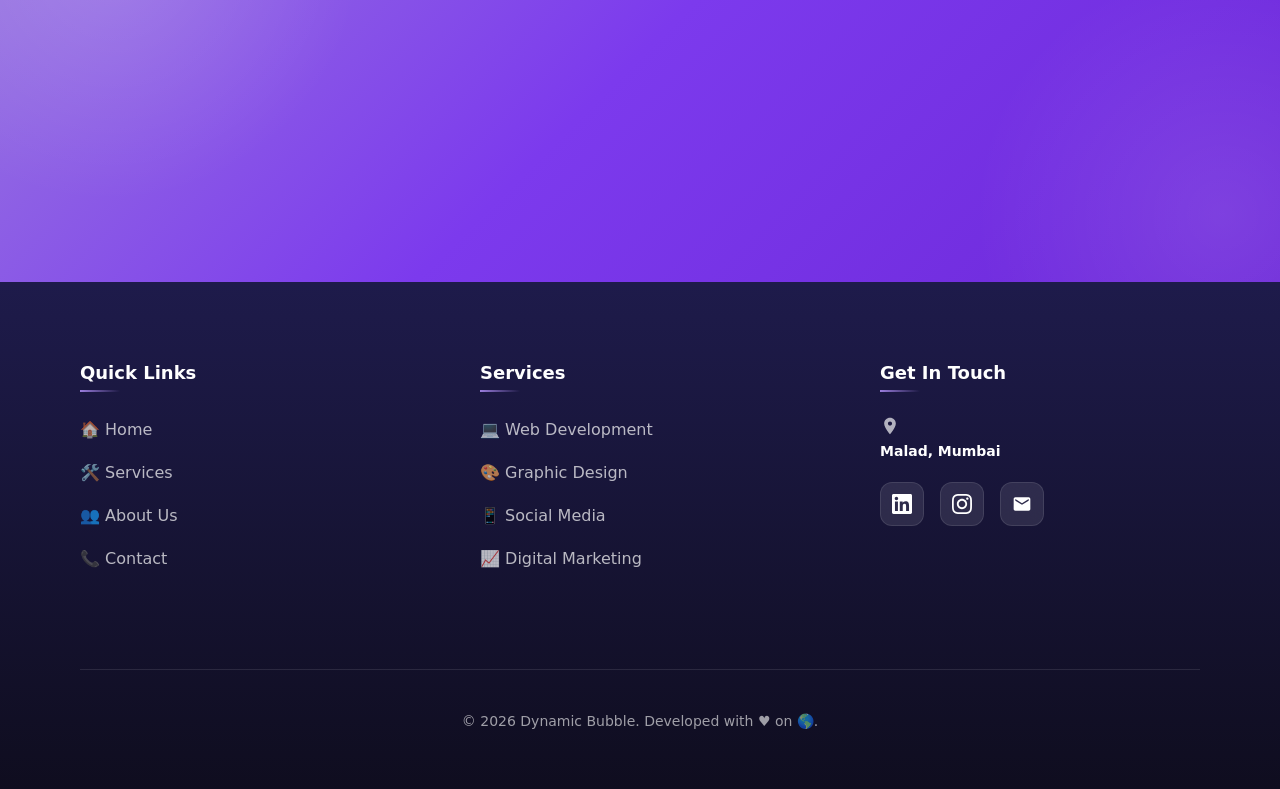
==== commit 1cafcf48: "updates" ====
--- a/index.html
+++ b/index.html
@@ -477,7 +477,7 @@
             </div>
 
             <div class="footer-bottom">
-                <p>&copy; <span id="copyright-year">2026</span> Digital Services Agency. All rights reserved.</p>
+                <p>&copy; <span id="copyright-year">2026</span> Dynamic Bubble. Developed with ♥ on 🌎.</p>
             </div>
         </div>
     </footer>
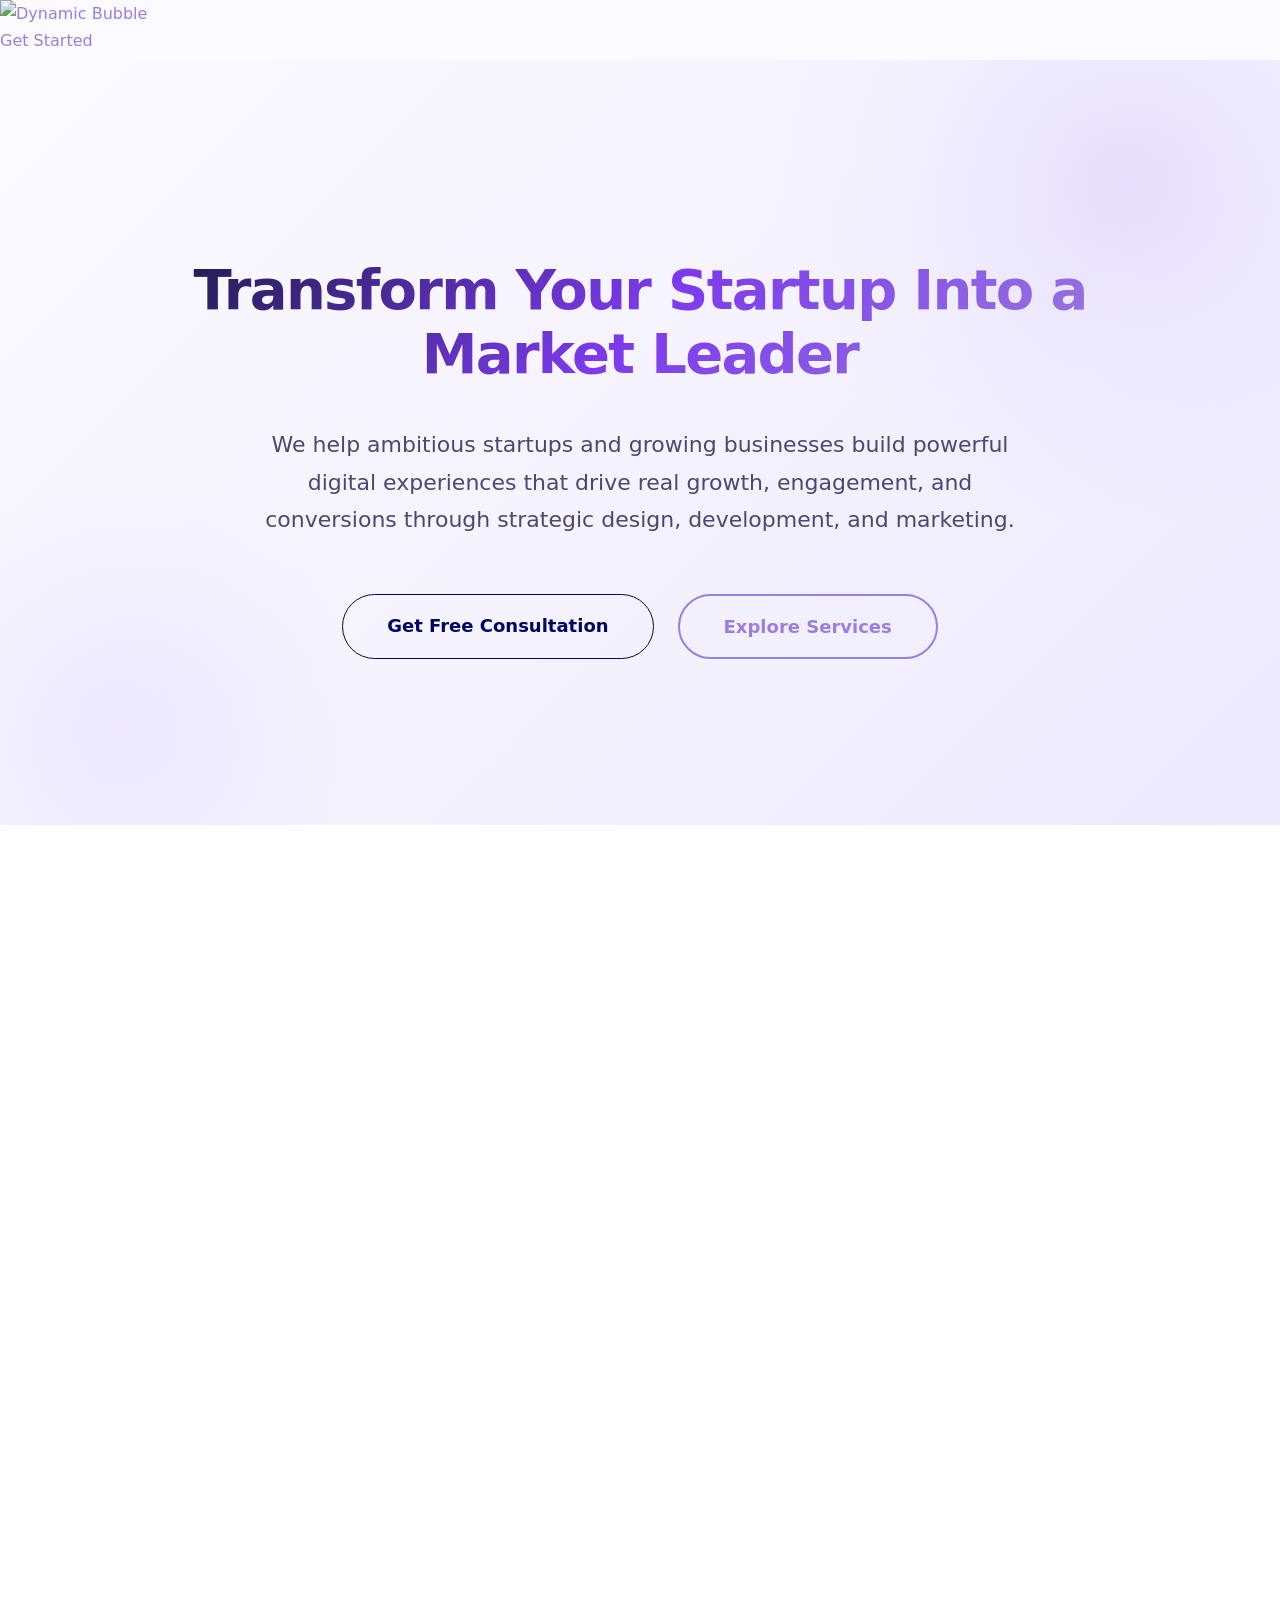
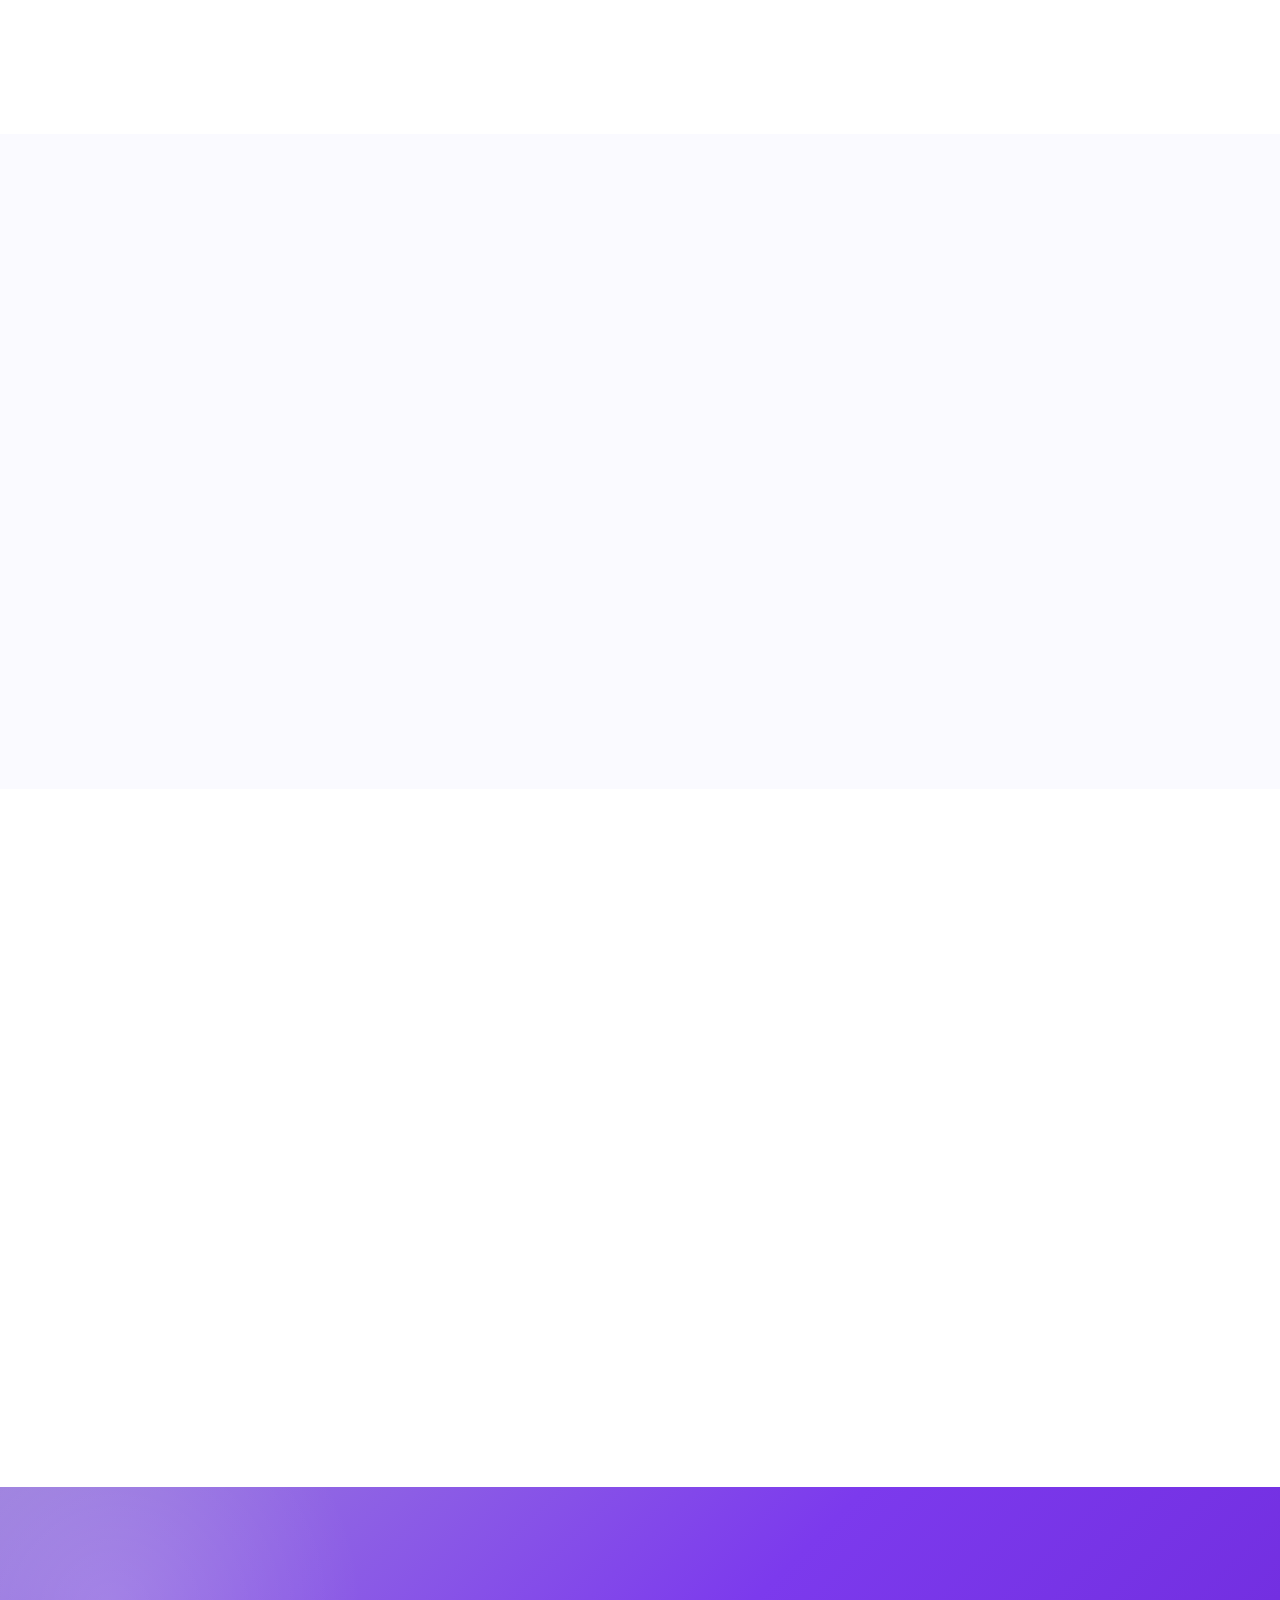
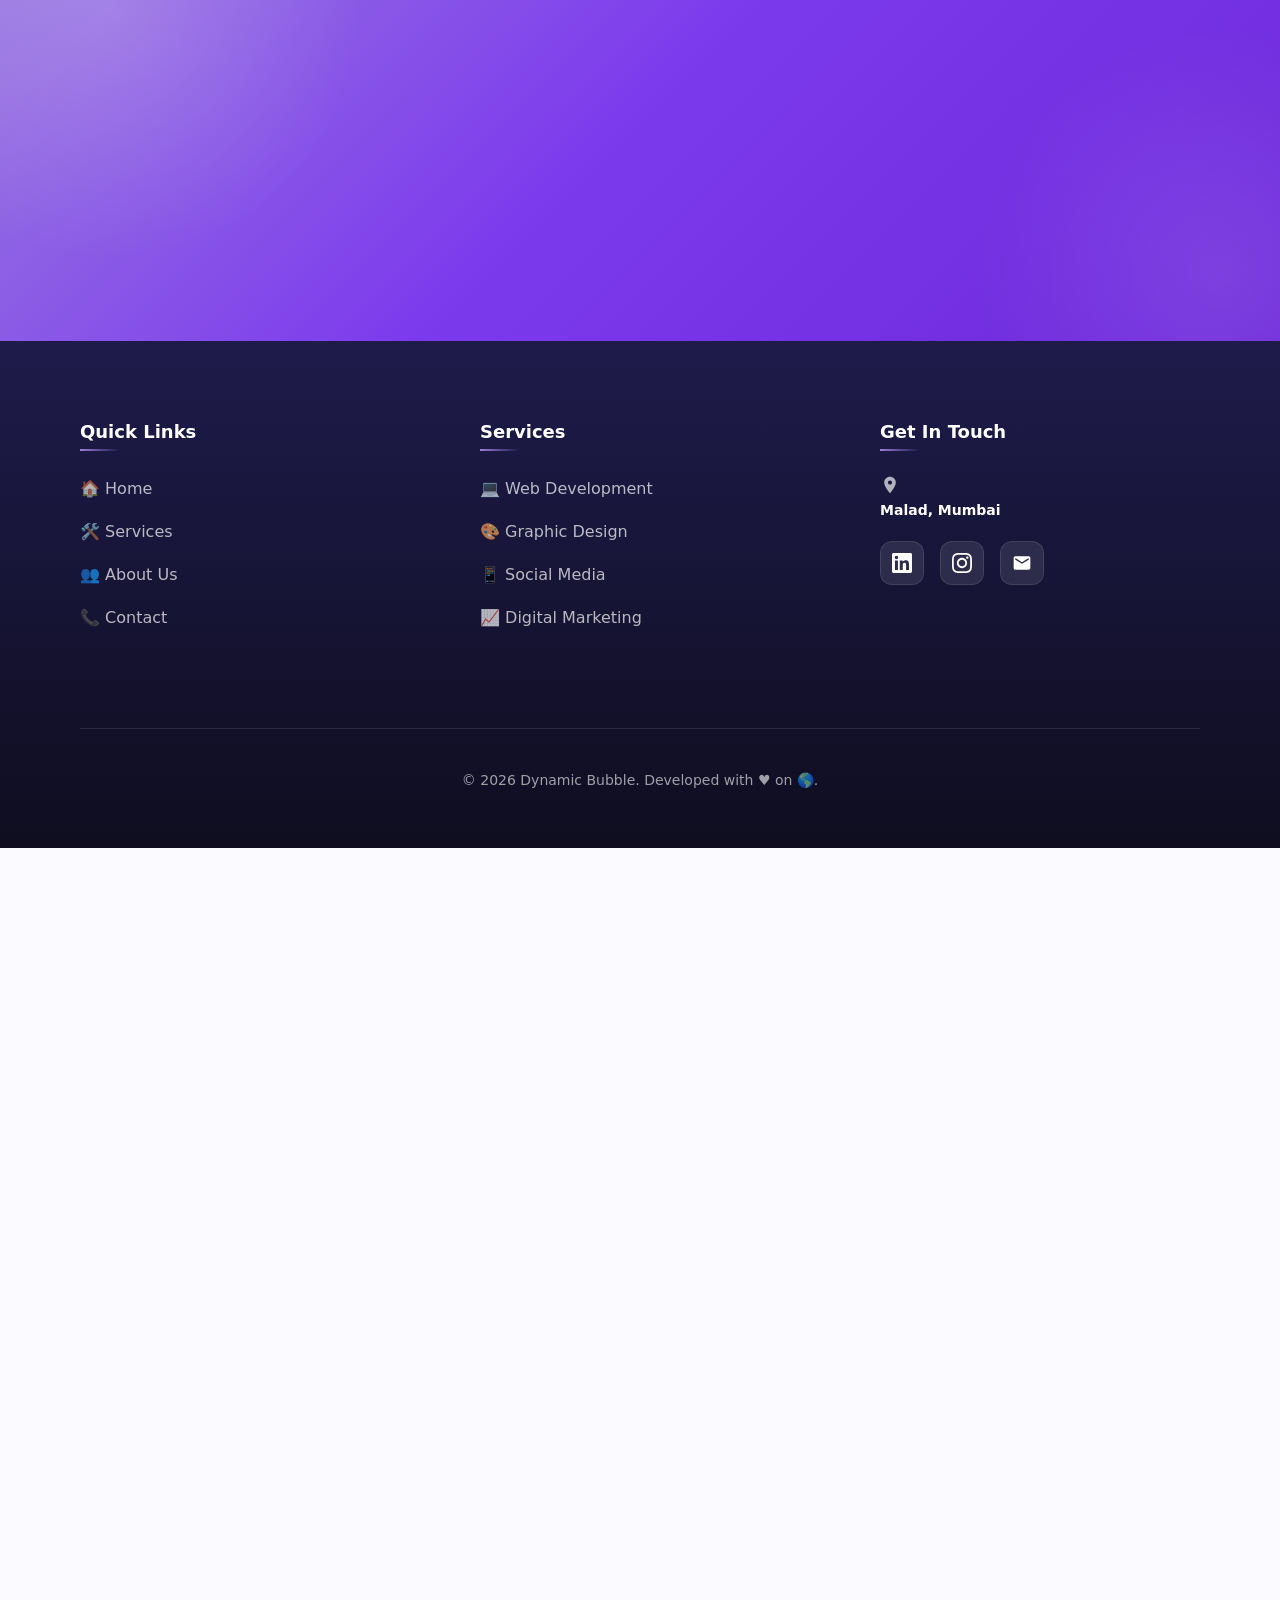
==== commit 50c9cadb: "Merge branch 'chore/contact-revamp' of https://github.com/Dynamic-Bubble/Dynamic-Bubble-Website into" ====
--- a/index.html
+++ b/index.html
@@ -81,47 +81,7 @@
                     </div>
                 </div>
 
-                <!-- Card 2: Services
-                <div class="nav-card" style="background-color: #170D27; color: #fff;">
-                    <div class="nav-card-label">Services</div>
-                    <div class="nav-card-links">
-                        <a class="nav-card-link" href="pages/services.html#web-development"
-                            aria-label="Web Development">
-                            <svg class="nav-card-link-icon" fill="none" stroke="currentColor" viewBox="0 0 24 24">
-                                <path stroke-linecap="round" stroke-linejoin="round" stroke-width="2"
-                                    d="M9.75 17L9 20l-1 1h8l-1-1-.75-3M3 13h18M5 17h14a2 2 0 002-2V5a2 2 0 00-2-2H5a2 2 0 00-2 2v10a2 2 0 002 2z">
-                                </path>
-                            </svg>
-                            Web Dev
-                        </a>
-                        <a class="nav-card-link" href="pages/services.html#graphic-design" aria-label="Graphic Design">
-                            <svg class="nav-card-link-icon" fill="none" stroke="currentColor" viewBox="0 0 24 24">
-                                <path stroke-linecap="round" stroke-linejoin="round" stroke-width="2"
-                                    d="M7 21a4 4 0 01-4-4V5a2 2 0 012-2h4a2 2 0 012 2v12a4 4 0 01-4 4zm0 0h12a2 2 0 002-2v-4a2 2 0 00-2-2h-2.343M11 7.343l1.657-1.657a2 2 0 012.828 0l2.829 2.829a2 2 0 010 2.828l-8.486 8.485M7 17h.01">
-                                </path> 
-                            </svg>
-                            Design
-                        </a>
-                        <a class="nav-card-link" href="pages/services.html#social-media" aria-label="Social Media">
-                            <svg class="nav-card-link-icon" fill="none" stroke="currentColor" viewBox="0 0 24 24">
-                                <path stroke-linecap="round" stroke-linejoin="round" stroke-width="2"
-                                    d="M7 20l4-16m2 16l4-16M6 9h14M4 15h14"></path>
-                            </svg>
-                            Social Media
-                        </a>
-                        <a class="nav-card-link" href="pages/services.html#digital-marketing"
-                            aria-label="Digital Marketing">
-                            <svg class="nav-card-link-icon" fill="none" stroke="currentColor" viewBox="0 0 24 24">
-                                <path stroke-linecap="round" stroke-linejoin="round" stroke-width="2"
-                                    d="M16 8v8m-4-5v5m-4-2v2m-2 4h12a2 2 0 002-2V6a2 2 0 00-2-2H6a2 2 0 00-2 2v12a2 2 0 002 2z">
-                                </path>
-                            </svg>
-                            Digital Marketing
-                        </a>
-                    </div>
-                </div> -->
-
-                <!-- Card 3: Connect -->
+                <!-- Card 2: Connect -->
                 <div class="nav-card" style="background-color: #271E37; color: #fff;">
                     <div class="nav-card-label">Connect</div>
                     <div class="nav-card-links">
@@ -131,7 +91,7 @@
                                     d="M3 8l7.89 5.26a2 2 0 002.22 0L21 8M5 19h14a2 2 0 002-2V7a2 2 0 00-2-2H5a2 2 0 00-2 2v10a2 2 0 002 2z">
                                 </path>
                             </svg>
-                            Contact Us
+                            Contact Sales
                         </a>
                         <a class="nav-card-link" href="mailto:dynamicbubbleinfo@gmail.com" aria-label="Email">
                             <svg class="nav-card-link-icon" fill="none" stroke="currentColor" viewBox="0 0 24 24">
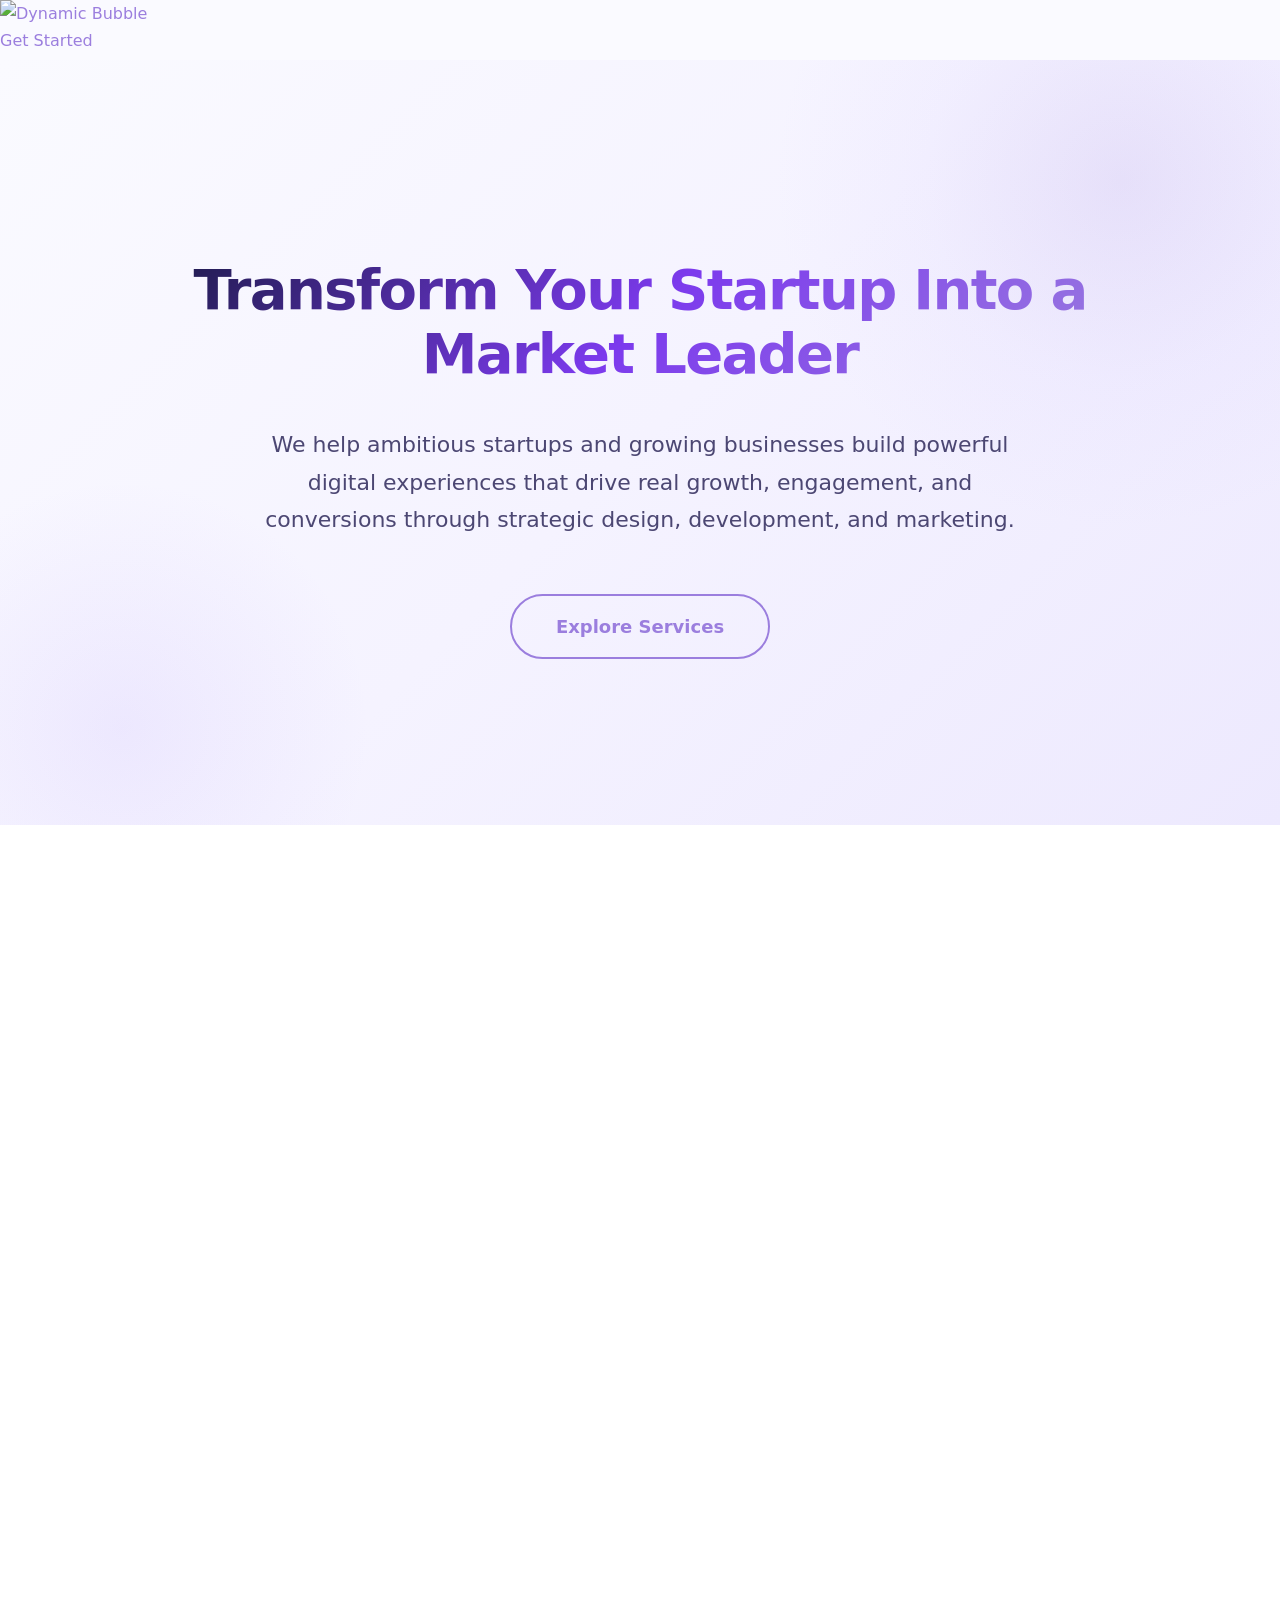
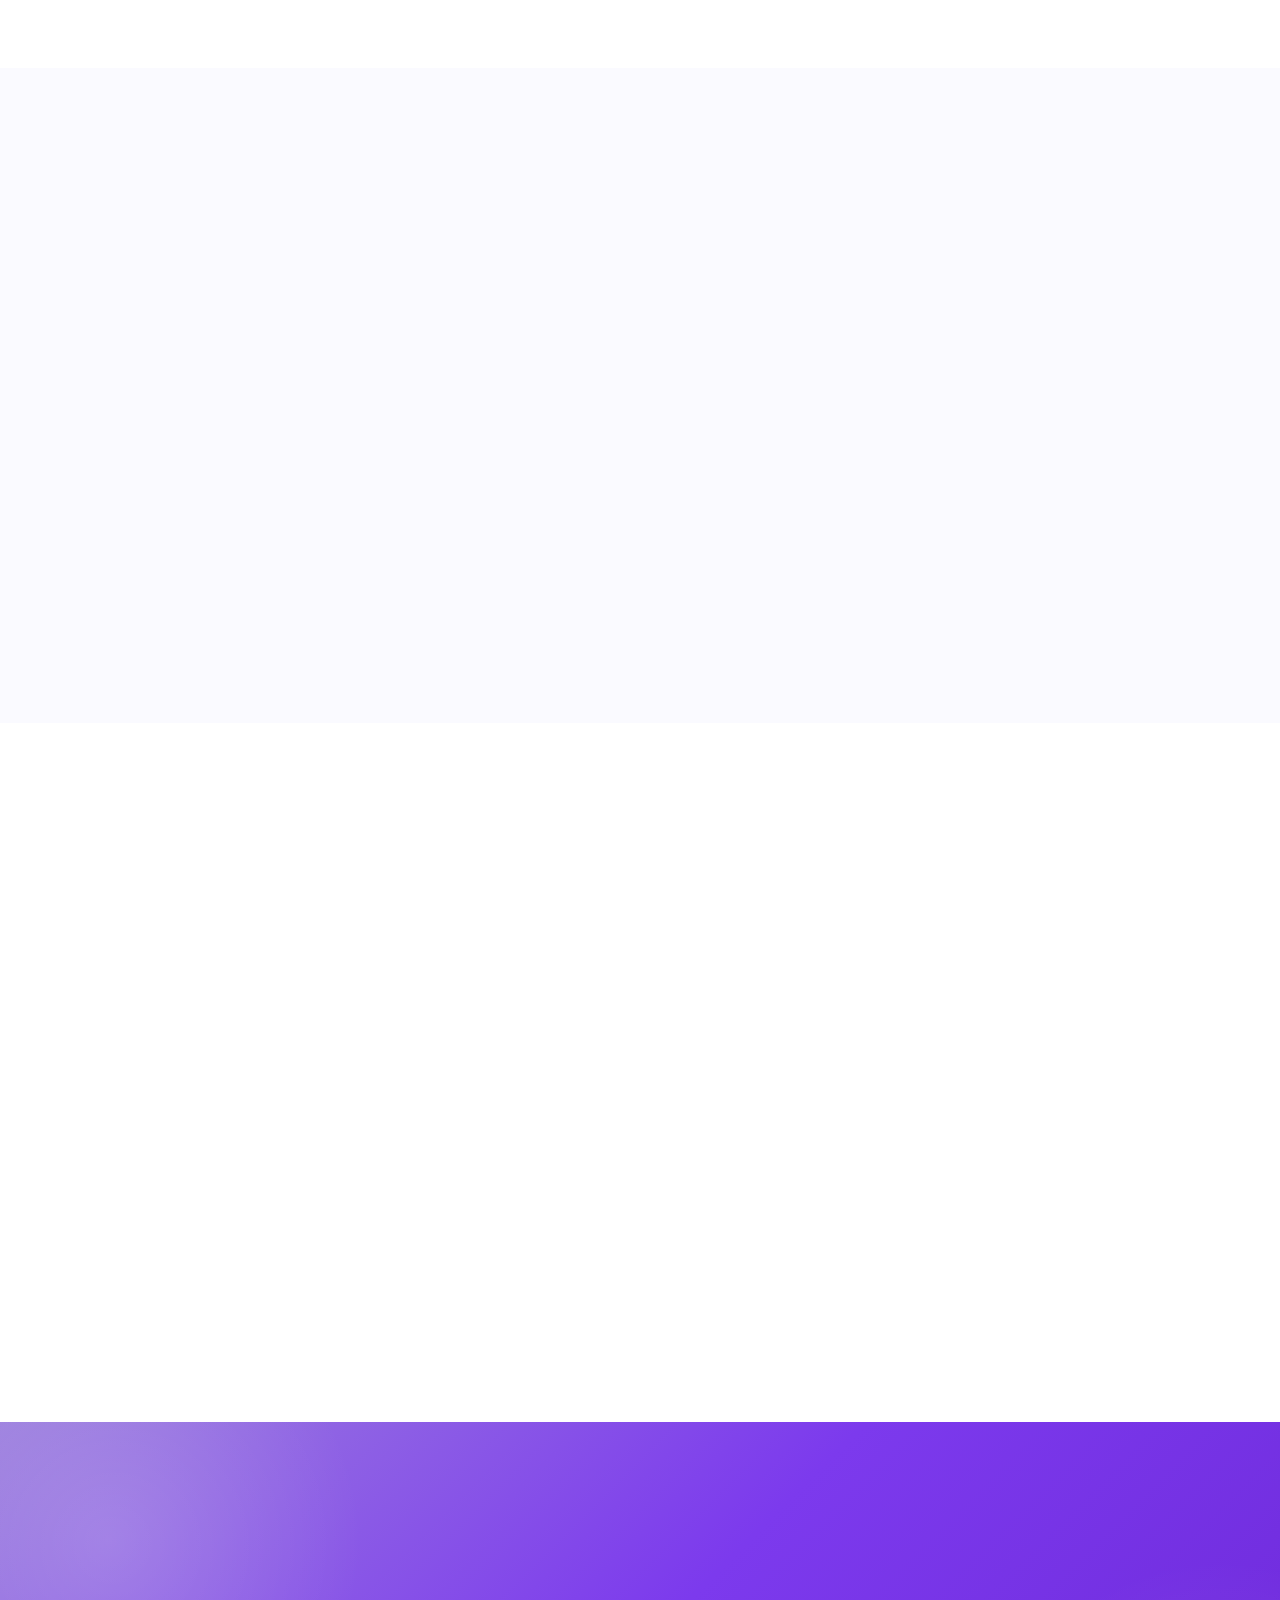
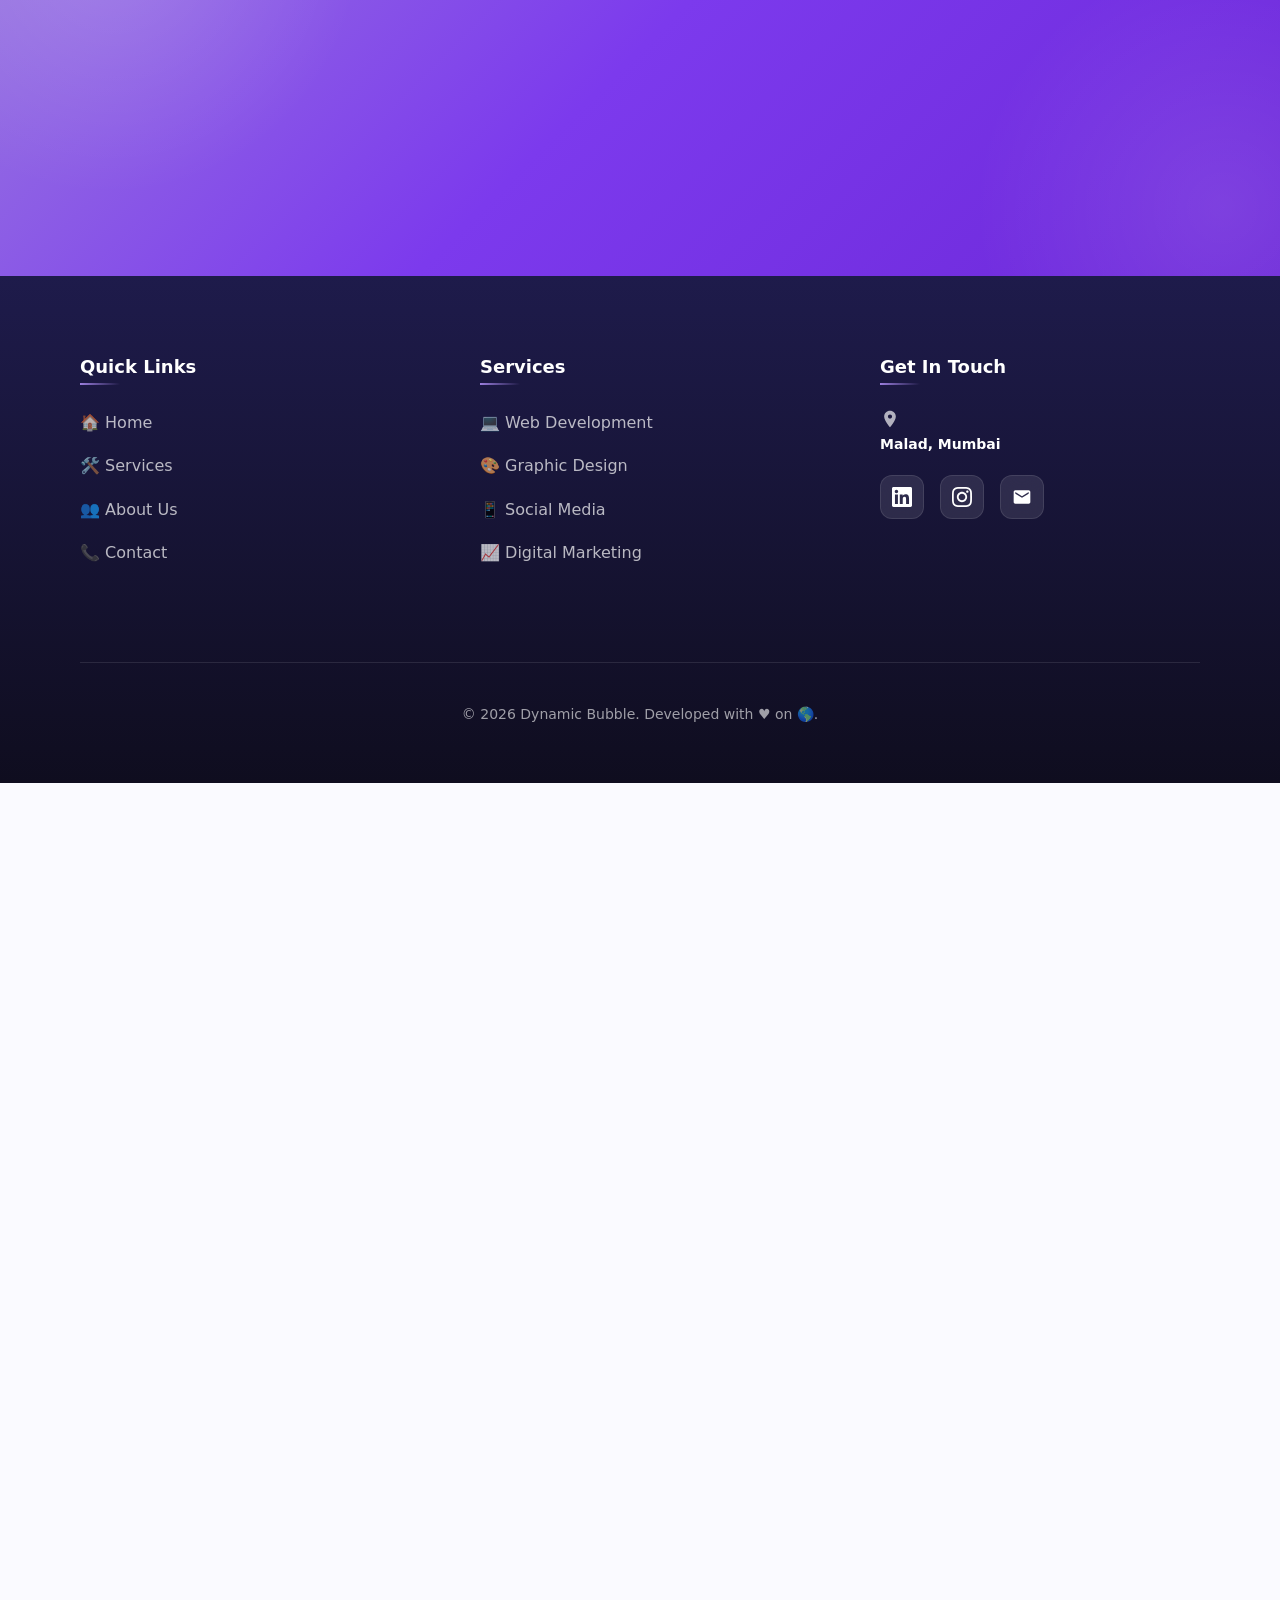
==== commit e941e4b7: "chore: remove deprecated consultation button and graphic design card" ====
--- a/index.html
+++ b/index.html
@@ -126,7 +126,6 @@
                     growth, engagement, and conversions through strategic design, development, and marketing.
                 </p>
                 <div class="hero-cta">
-                    <a href="pages/contact.html" class="btn btn-primary btn-lg">Get Free Consultation</a>
                     <a href="pages/services.html" class="btn btn-secondary btn-lg">Explore Services</a>
                 </div>
             </div>
@@ -180,41 +179,6 @@
                     </div>
                 </div>
 
-                <div class="flip-card scroll-reveal">
-                    <div class="flip-card-content">
-                        <div class="flip-card-back">
-                            <div class="flip-card-back-content card-color-2">
-                                <div class="card-icon">🎨</div>
-                                <h3>Graphic Design</h3>
-                                <p>Stunning brand identities that build trust and credibility.</p>
-                                <a href="pages/services.html#graphic-design" class="card-link">Learn More →</a>
-                            </div>
-                        </div>
-                        <div class="flip-card-front">
-                            <div class="img img-design">
-                                <!-- <div class="circle"></div>
-                                <div class="circle" id="right"></div>
-                                <div class="circle" id="bottom"></div> -->
-                            </div>
-                            <div class="front-content">
-                                <small class="badge">Design</small>
-                                <div class="description">
-                                    <div class="title">
-                                        <p class="title">
-                                            <strong>Graphic Design</strong>
-                                        </p>
-                                    </div>
-                                    <p class="card-footer">
-                                        Branding &nbsp; | &nbsp; Creative
-                                    </p>
-                                    <a href="pages/services.html#graphic-design"
-                                        style="color: var(--color-primary-light); font-size: 12px; display: block; margin-top: 8px;">Learn
-                                        More →</a>
-                                </div>
-                            </div>
-                        </div>
-                    </div>
-                </div>
 
                 <div class="flip-card scroll-reveal">
                     <div class="flip-card-content">
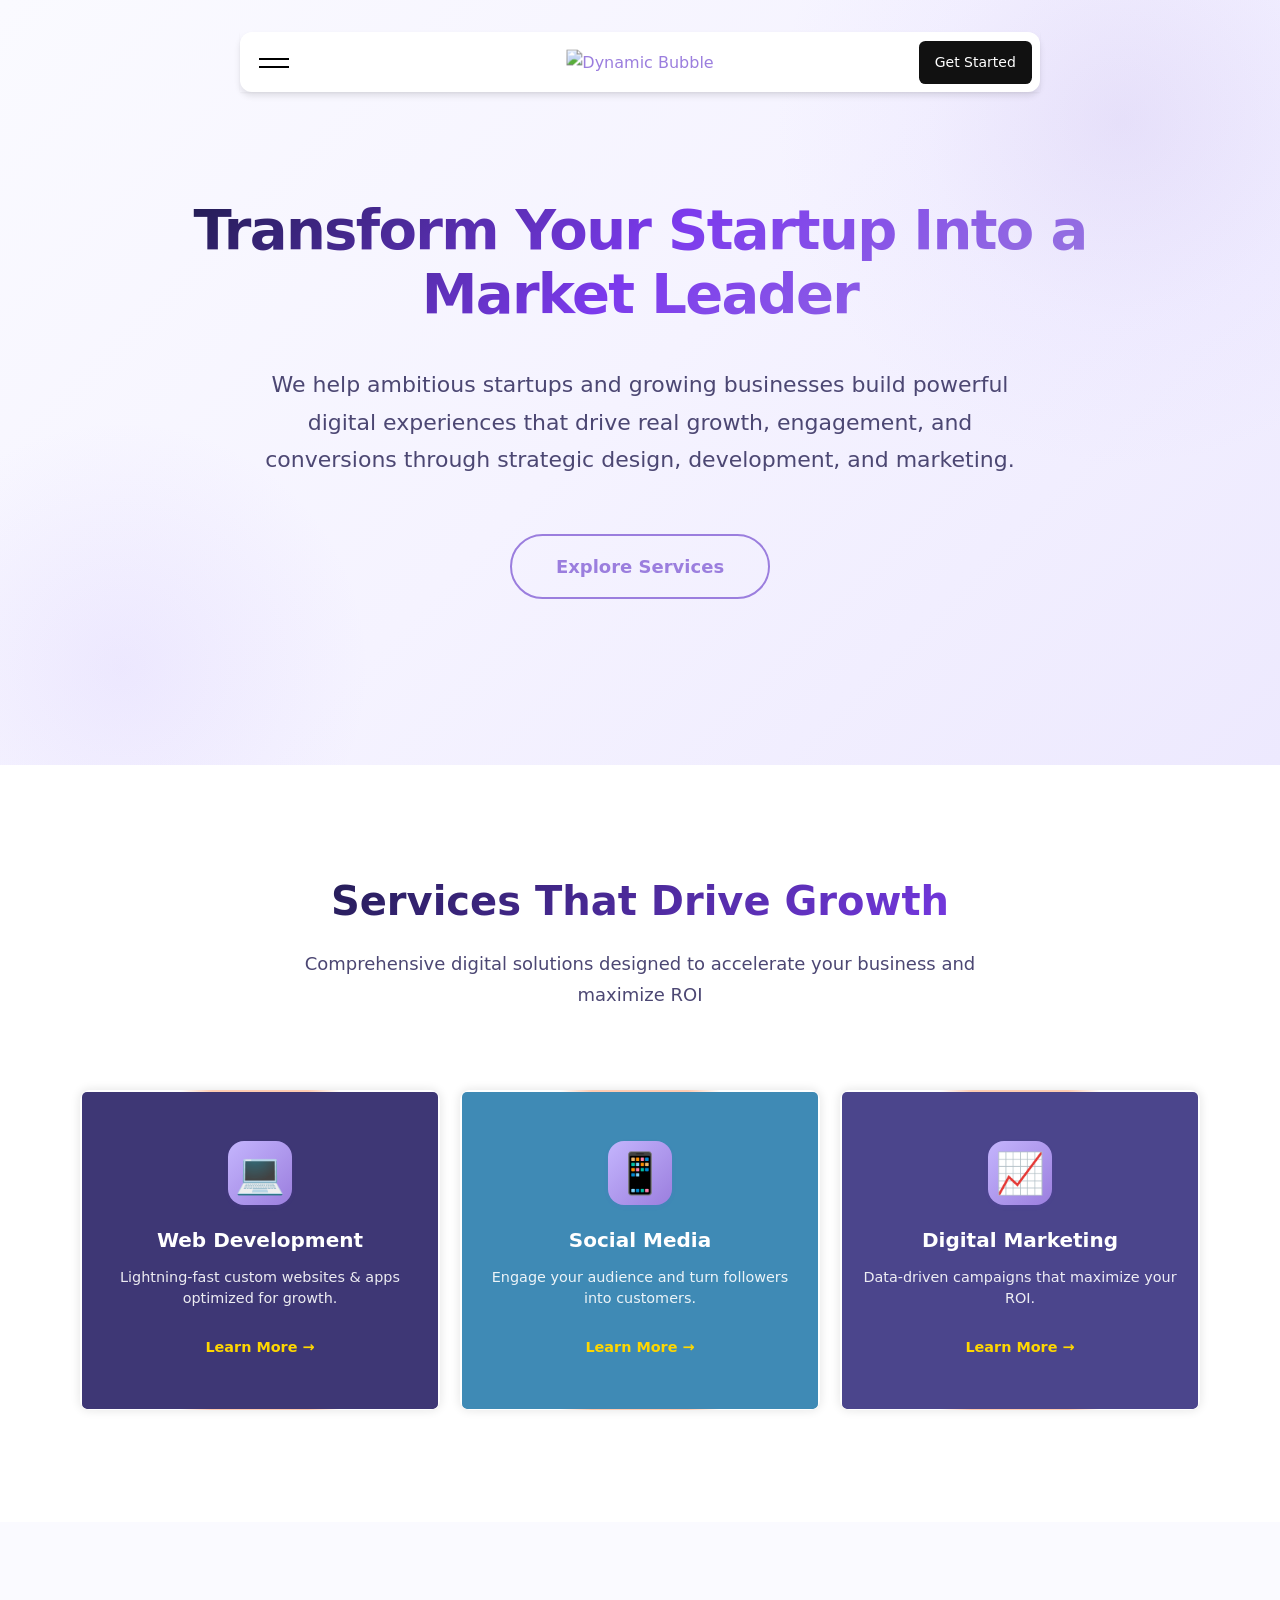
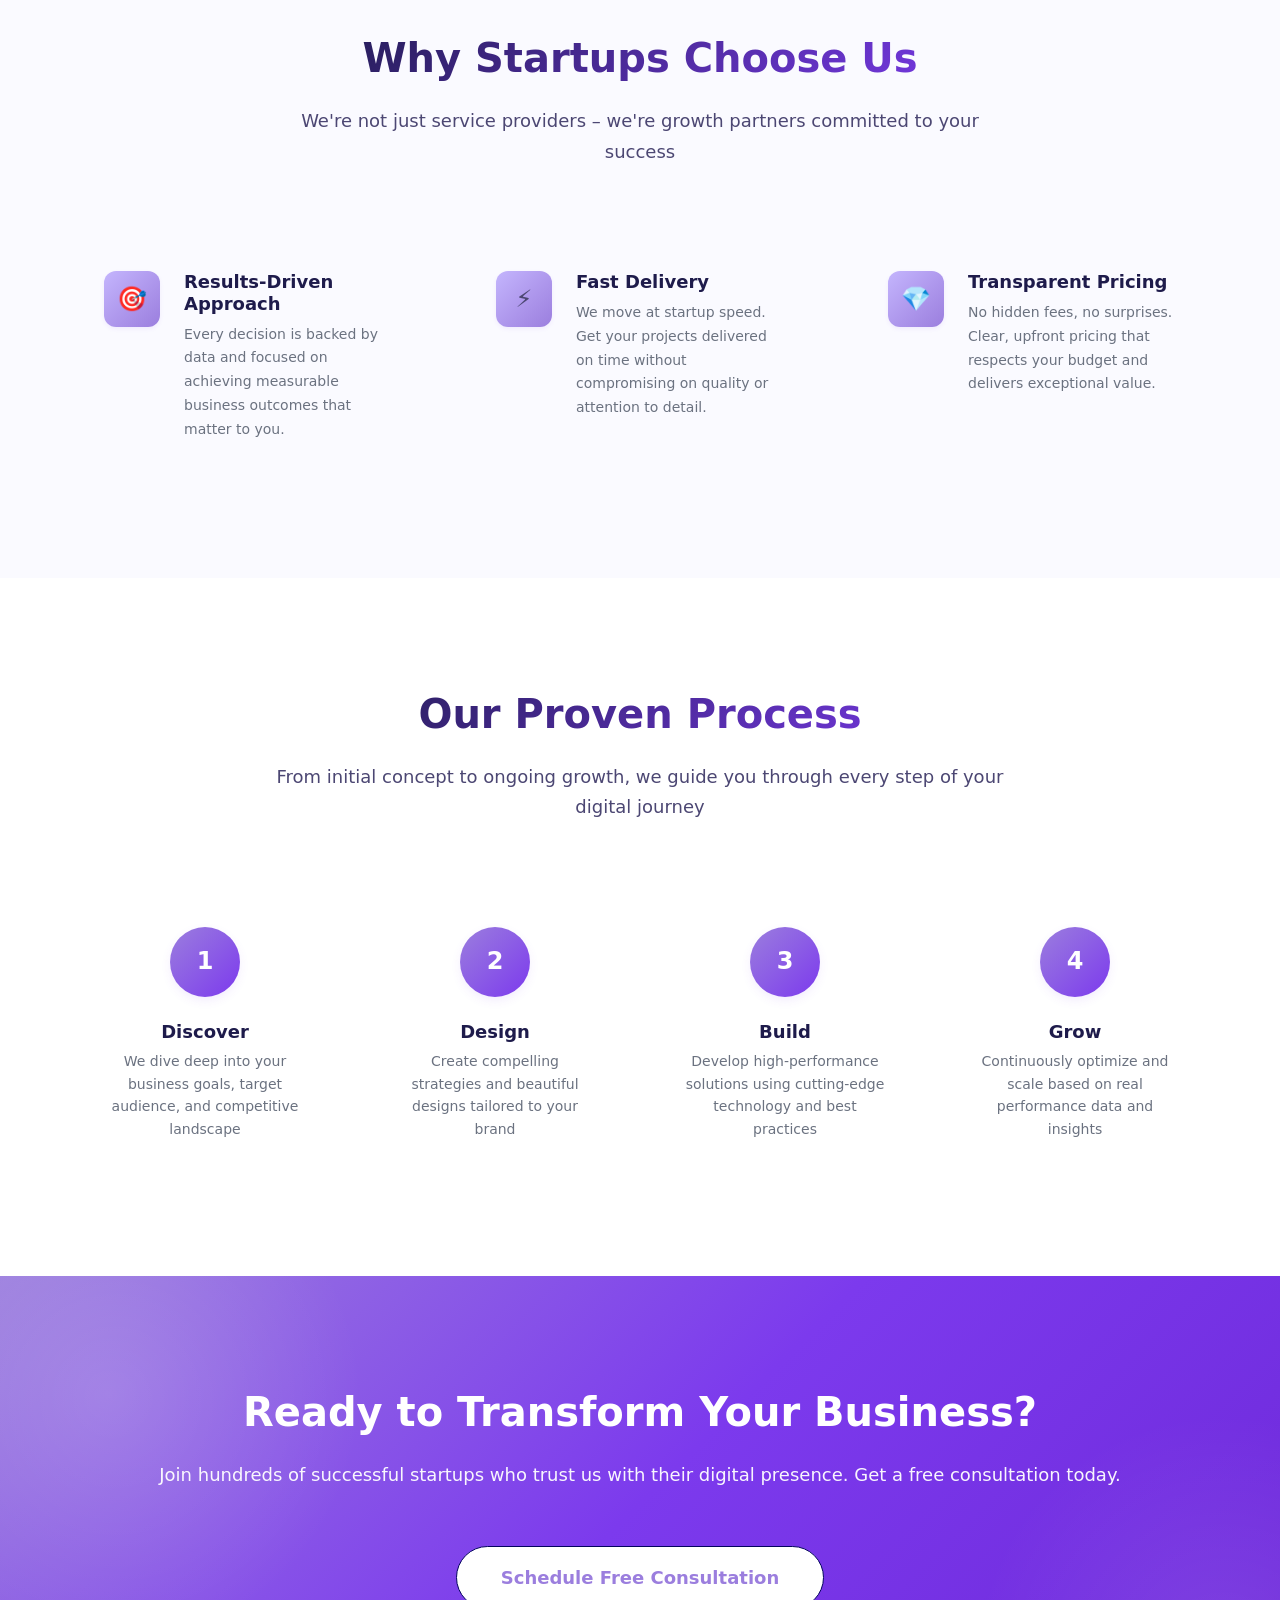
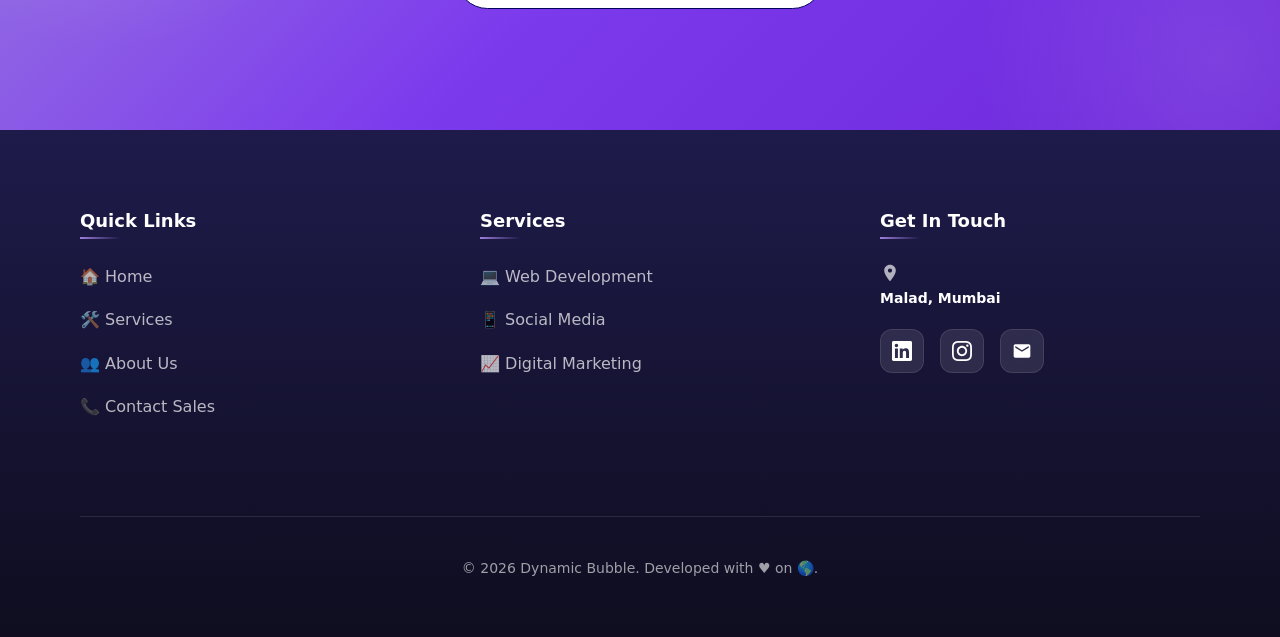
==== commit d4b7e4ac: "refractor" ====
--- a/index.html
+++ b/index.html
@@ -5,9 +5,9 @@
     <meta charset="UTF-8">
     <meta name="viewport" content="width=device-width, initial-scale=1.0">
     <meta name="description"
-        content="Transform your startup into a market leader with premium web development, graphic design, social media management, and digital marketing services.">
+        content="Transform your startup into a market leader with premium web development, social media management, and digital marketing services.">
     <meta name="keywords"
-        content="web development, graphic design, social media management, digital marketing, startup services">
+        content="web development, social media management, digital marketing, startup services">
     <meta name="author" content="Digital Services Agency">
 
     <!-- Open Graph / Social Media -->
@@ -52,7 +52,7 @@
 
             <div class="card-nav-content">
                 <!-- Card 1: Explore -->
-                <div class="nav-card" style="background-color: #0D0716; color: #fff;">
+                <div class="nav-card nav-card-explore">
                     <div class="nav-card-label">Explore</div>
                     <div class="nav-card-links">
                         <a class="nav-card-link" href="index.html" aria-label="Home">
@@ -82,7 +82,7 @@
                 </div>
 
                 <!-- Card 2: Connect -->
-                <div class="nav-card" style="background-color: #271E37; color: #fff;">
+                <div class="nav-card nav-card-connect">
                     <div class="nav-card-label">Connect</div>
                     <div class="nav-card-links">
                         <a class="nav-card-link" href="pages/contact.html" aria-label="Contact Us">
@@ -142,7 +142,7 @@
                 <p>Comprehensive digital solutions designed to accelerate your business and maximize ROI</p>
             </div>
 
-            <div class="grid grid-4" style="gap: 20px;">
+            <div class="grid grid-4 gap-20">
                 <div class="flip-card scroll-reveal">
                     <div class="flip-card-content">
                         <div class="flip-card-back">
@@ -155,9 +155,6 @@
                         </div>
                         <div class="flip-card-front">
                             <div class="img img-web-dev">
-                                <!-- <div class="circle"></div>
-                                <div class="circle" id="right"></div>
-                                <div class="circle" id="bottom"></div> -->
                             </div>
                             <div class="front-content">
                                 <small class="badge">Development</small>
@@ -170,8 +167,7 @@
                                     <p class="card-footer">
                                         Websites & Apps &nbsp; | &nbsp; High Performance
                                     </p>
-                                    <a href="pages/services.html#web-development"
-                                        style="color: var(--color-primary-light); font-size: 12px; display: block; margin-top: 8px;">Learn
+                                    <a href="pages/services.html#web-development" class="card-learn-more">Learn
                                         More →</a>
                                 </div>
                             </div>
@@ -204,8 +200,7 @@
                                     <p class="card-footer">
                                         Management & Growth &nbsp; | &nbsp; Engagement
                                     </p>
-                                    <a href="pages/services.html#social-media"
-                                        style="color: var(--color-primary-light); font-size: 12px; display: block; margin-top: 8px;">Learn
+                                    <a href="pages/services.html#social-media" class="card-learn-more">Learn
                                         More →</a>
                                 </div>
                             </div>
@@ -237,8 +232,7 @@
                                     <p class="card-footer">
                                         SEO & PPC &nbsp; | &nbsp; ROI Focused
                                     </p>
-                                    <a href="pages/services.html#digital-marketing"
-                                        style="color: var(--color-primary-light); font-size: 12px; display: block; margin-top: 8px;">Learn
+                                    <a href="pages/services.html#digital-marketing" class="card-learn-more">Learn
                                         More →</a>
                                 </div>
                             </div>
@@ -352,7 +346,7 @@
                         <li><a href="index.html">🏠 Home</a></li>
                         <li><a href="pages/services.html">🛠️ Services</a></li>
                         <li><a href="pages/about.html">👥 About Us</a></li>
-                        <li><a href="pages/contact.html">📞 Contact</a></li>
+                        <li><a href="pages/contact.html">📞 Contact Sales</a></li>
                     </ul>
                 </div>
 
@@ -360,7 +354,6 @@
                     <h4>Services</h4>
                     <ul class="footer-links">
                         <li><a href="pages/services.html#web-development">💻 Web Development</a></li>
-                        <li><a href="pages/services.html#graphic-design">🎨 Graphic Design</a></li>
                         <li><a href="pages/services.html#social-media">📱 Social Media</a></li>
                         <li><a href="pages/services.html#digital-marketing">📈 Digital Marketing</a></li>
                     </ul>
--- a/css/styles.css
+++ b/css/styles.css
@@ -1539,3 +1539,13 @@
     overflow-wrap: anywhere;   /* overflow solution */
     word-break: break-word;    /* fallback */
 }
+
+
+/* Added Utility Classes */
+.gap-20 { gap: 20px; }
+.btn-light { background-color: white; color: var(--color-primary); }
+
+
+/* Newsletter Success Toast */
+.newsletter-success-toast { position: fixed; top: 20px; right: 20px; background: linear-gradient(135deg, #10B981, #059669); color: white; padding: 1rem 1.5rem; border-radius: 0.75rem; box-shadow: 0 10px 25px rgba(16, 185, 129, 0.3); z-index: 10000; animation: slideInRight 0.3s ease-out; font-family: var(--font-family); }
+@keyframes slideInRight { from { transform: translateX(100%); opacity: 0; } to { transform: translateX(0); opacity: 1; } }
--- a/css/card-nav.css
+++ b/css/card-nav.css
@@ -0,0 +1,236 @@
+.card-nav-container {
+  position: fixed;
+  /* Changed from absolute to fixed */
+  top: 2em;
+  left: 50%;
+  transform: translateX(-50%);
+  width: 90%;
+  max-width: 800px;
+  z-index: 1001;
+  box-sizing: border-box;
+}
+
+.card-nav {
+  display: block;
+  height: 60px;
+  padding: 0;
+  background-color: white;
+  /* baseColor */
+  border: 0.5px solid rgba(255, 255, 255, 0.1);
+  border-radius: 0.75rem;
+  box-shadow: 0 4px 6px rgba(0, 0, 0, 0.1);
+  position: relative;
+  overflow: hidden;
+  will-change: height;
+}
+
+.card-nav-top {
+  position: absolute;
+  top: 0;
+  left: 0;
+  right: 0;
+  height: 60px;
+  display: flex;
+  align-items: center;
+  justify-content: space-between;
+  padding: 0.5rem 0.45rem 0.55rem 1.1rem;
+  z-index: 2;
+}
+
+.hamburger-menu {
+  height: 100%;
+  display: flex;
+  flex-direction: column;
+  align-items: center;
+  justify-content: center;
+  cursor: pointer;
+  gap: 6px;
+  color: #000;
+  /* menuColor */
+}
+
+.hamburger-menu:hover .hamburger-line {
+  opacity: 0.75;
+}
+
+.hamburger-line {
+  width: 30px;
+  height: 2px;
+  background-color: currentColor;
+  transition:
+    transform 0.25s ease,
+    opacity 0.2s ease,
+    margin 0.3s ease;
+  transform-origin: 50% 50%;
+}
+
+.hamburger-menu.open .hamburger-line:first-child {
+  transform: translateY(4px) rotate(45deg);
+}
+
+.hamburger-menu.open .hamburger-line:last-child {
+  transform: translateY(-4px) rotate(-45deg);
+}
+
+.logo-container {
+  display: flex;
+  align-items: center;
+  position: absolute;
+  left: 50%;
+  top: 50%;
+  transform: translate(-50%, -50%);
+}
+
+.logo {
+  height: 48px;
+  /* Increased from 28px */
+  width: auto;
+  object-fit: contain;
+  max-width: 150px;
+  /* Ensure it doesn't get too wide */
+}
+
+.card-nav-cta-button {
+  background-color: #111;
+  /* buttonBgColor */
+  color: white;
+  /* buttonTextColor */
+  border: none;
+  border-radius: calc(0.75rem - 0.35rem);
+  padding: 0 1rem;
+  height: 100%;
+  font-weight: 500;
+  cursor: pointer;
+  transition: background-color 0.3s ease;
+  display: flex;
+  align-items: center;
+  text-decoration: none;
+  font-size: 14px;
+}
+
+.card-nav-cta-button:hover {
+  background-color: #333;
+}
+
+.card-nav-content {
+  position: absolute;
+  left: 0;
+  right: 0;
+  top: 60px;
+  bottom: 0;
+  padding: 0.5rem;
+  display: flex;
+  align-items: flex-end;
+  gap: 12px;
+  visibility: hidden;
+  pointer-events: none;
+  z-index: 1;
+}
+
+.card-nav.open .card-nav-content {
+  visibility: visible;
+  pointer-events: auto;
+}
+
+.nav-card {
+  height: 100%;
+  flex: 1 1 0;
+  min-width: 0;
+  border-radius: calc(0.75rem - 0.2rem);
+  position: relative;
+  display: flex;
+  flex-direction: column;
+  padding: 12px 16px;
+  gap: 8px;
+  user-select: none;
+  /* Default colors will be overridden inline or via utility classes if needed */
+  background-color: #f0f0f0;
+  color: #000;
+}
+
+.nav-card-label {
+  font-weight: 400;
+  font-size: 22px;
+  letter-spacing: -0.5px;
+}
+
+.nav-card-links {
+  margin-top: auto;
+  display: flex;
+  flex-direction: column;
+  gap: 2px;
+}
+
+.nav-card-link {
+  font-size: 16px;
+  cursor: pointer;
+  text-decoration: none;
+  transition: opacity 0.3s ease;
+  display: inline-flex;
+  align-items: center;
+  gap: 6px;
+  color: inherit;
+}
+
+.nav-card-link:hover {
+  opacity: 0.75;
+}
+
+.nav-card-link-icon {
+  width: 1em;
+  height: 1em;
+}
+
+@media (max-width: 768px) {
+  .card-nav-container {
+    width: 90%;
+    top: 1.2em;
+  }
+
+  .card-nav-top {
+    padding: 0.5rem 1rem;
+    justify-content: space-between;
+  }
+
+  .hamburger-menu {
+    order: 2;
+  }
+
+  .logo-container {
+    position: static;
+    transform: none;
+    order: 1;
+  }
+
+  .card-nav-cta-button {
+    display: none;
+  }
+
+  .card-nav-content {
+    flex-direction: column;
+    align-items: stretch;
+    gap: 8px;
+    padding: 0.5rem;
+    bottom: 0;
+    justify-content: flex-start;
+  }
+
+  .nav-card {
+    height: auto;
+    min-height: 60px;
+    flex: 1 1 auto;
+    max-height: none;
+  }
+
+  .nav-card-label {
+    font-size: 18px;
+  }
+
+  .nav-card-link {
+    font-size: 15px;
+  }
+}
+
+/* Custom Nav Card Colors */
+.nav-card-explore { background-color: #0D0716; color: #fff; }
+.nav-card-connect { background-color: #271E37; color: #fff; }
--- a/css/flip-card.css
+++ b/css/flip-card.css
@@ -0,0 +1,294 @@
+/* Flip Card Styles */
+.flip-card {
+    overflow: visible;
+    width: 100%;
+    height: 320px;
+}
+
+.flip-card-content {
+    width: 100%;
+    height: 100%;
+    transform-style: preserve-3d;
+    transition: transform 300ms;
+    box-shadow: 0px 0px 10px 1px #00000018;
+    border-radius: 10px;
+}
+
+.flip-card-front,
+.flip-card-back {
+    background-color: #fff;
+    position: absolute;
+    width: 100%;
+    height: 100%;
+    backface-visibility: hidden;
+    -webkit-backface-visibility: hidden;
+    border-radius: 10px;
+    overflow: hidden;
+}
+
+.flip-card-back {
+    width: 100%;
+    height: 100%;
+    justify-content: center;
+    display: flex;
+    align-items: center;
+    overflow: hidden;
+    background-color: transparent;
+}
+
+.flip-card-back::before {
+    position: absolute;
+    content: ' ';
+    display: block;
+    width: 160px;
+    height: 160%;
+    background: linear-gradient(90deg, transparent, #ff9966, #ff9966, #ff9966, #ff9966, transparent);
+    animation: rotation_481 5000ms infinite linear;
+    opacity: 0.5;
+}
+
+.flip-card-back-content {
+    position: absolute;
+    width: 99%;
+    height: 99%;
+    background-color: var(--card-bg, #151515);
+    border-radius: 5px;
+    color: white;
+    display: flex;
+    flex-direction: column;
+    justify-content: center;
+    align-items: center;
+    gap: 15px;
+    z-index: 1;
+    padding: 20px;
+    text-align: center;
+}
+
+/* Palette Colors */
+.card-color-1 {
+    --card-bg: #3E3775;
+}
+
+.card-color-2 {
+    --card-bg: #B39999;
+}
+
+.card-color-3 {
+    --card-bg: #3F8AB5;
+}
+
+.card-color-4 {
+    --card-bg: #4B458C;
+}
+
+/* Variant of palette or custom */
+
+/* Text Styles for Back Content */
+.flip-card-back-content h3 {
+    font-size: 1.25rem;
+    margin: 0;
+    color: white;
+}
+
+.flip-card-back-content p {
+    font-size: 0.9rem;
+    line-height: 1.5;
+    margin: 0;
+    color: rgba(255, 255, 255, 0.9);
+}
+
+.flip-card-back-content .card-icon {
+    font-size: 2.5rem;
+    margin-bottom: 0.5rem;
+}
+
+.flip-card-back-content .card-link {
+    font-size: 0.9rem;
+    color: #ffd700;
+    font-weight: 600;
+    margin-top: 10px;
+    position: relative;
+    z-index: 10;
+}
+
+.flip-card-back-content .card-link::after {
+    content: '';
+    position: absolute;
+    top: 50%;
+    left: 50%;
+    transform: translate(-50%, -50%);
+    width: 300px;
+    /* Large enough to cover card */
+    height: 300px;
+    z-index: 10;
+}
+
+.flip-card:hover .flip-card-content {
+    transform: rotateY(180deg);
+}
+
+@keyframes rotation_481 {
+    0% {
+        transform: rotateZ(0deg);
+    }
+
+    100% {
+        transform: rotateZ(360deg);
+    }
+}
+
+.flip-card-front {
+    transform: rotateY(180deg);
+    color: white;
+    position: relative;
+}
+
+.front-content {
+    position: absolute;
+    width: 100%;
+    height: 100%;
+    padding: 10px;
+    display: flex;
+    flex-direction: column;
+    justify-content: space-between;
+    z-index: 2;
+    pointer-events: none;
+    /* Let clicks pass through container */
+}
+
+.front-content a {
+    pointer-events: auto;
+    /* Re-enable pointer events for the link */
+    /* Enhance click area */
+}
+
+/* Ensure link covers the whole card */
+.front-content a::after {
+    content: '';
+    position: absolute;
+    top: 0;
+    left: 0;
+    width: 100%;
+    height: 100%;
+    z-index: 20;
+}
+
+.front-content .badge {
+    background-color: #00000055;
+    padding: 2px 10px;
+    border-radius: 10px;
+    backdrop-filter: blur(2px);
+    width: fit-content;
+    font-size: 12px;
+}
+
+.description {
+    box-shadow: 0px 0px 10px 5px #00000088;
+    width: 100%;
+    padding: 15px;
+    background-color: #00000099;
+    backdrop-filter: blur(5px);
+    border-radius: 5px;
+    position: relative;
+    z-index: 10;
+}
+
+.title {
+    font-size: 11px;
+    max-width: 100%;
+    display: flex;
+    justify-content: space-between;
+}
+
+.title p {
+    width: 100%;
+    font-size: 14px;
+}
+
+.card-footer {
+    color: #ffffff88;
+    margin-top: 5px;
+    font-size: 10px;
+}
+
+.flip-card-front .img {
+    position: absolute;
+    width: 100%;
+    height: 100%;
+    object-fit: cover;
+    object-position: center;
+    z-index: 1;
+}
+
+.circle {
+    width: 90px;
+    height: 90px;
+    border-radius: 50%;
+    background-color: #ffbb66;
+    position: relative;
+    filter: blur(15px);
+    animation: floating 2600ms infinite linear;
+}
+
+#bottom {
+    background-color: #ff8866;
+    left: 50px;
+    top: 0px;
+    width: 150px;
+    height: 150px;
+    animation-delay: -800ms;
+}
+
+#right {
+    background-color: #ff2233;
+    left: 160px;
+    top: -80px;
+    width: 30px;
+    height: 30px;
+    animation-delay: -1800ms;
+}
+
+@keyframes floating {
+    0% {
+        transform: translateY(0px);
+    }
+
+    50% {
+        transform: translateY(10px);
+    }
+
+    100% {
+        transform: translateY(0px);
+    }
+}
+
+/* Custom images for services */
+.img-web-dev {
+    background-image: url('https://images.unsplash.com/photo-1498050108023-c5249f4df085?ixlib=rb-4.0.3&auto=format&fit=crop&w=800&q=80');
+    background-size: cover;
+    background-position: center;
+}
+
+.img-design {
+    background-image: url('https://images.unsplash.com/photo-1571101628768-6bae026844b6?ixlib=rb-4.0.3&auto=format&fit=crop&w=800&q=80');
+    background-size: cover;
+    background-position: center;
+}
+
+.img-social {
+    background-image: url('https://images.unsplash.com/photo-1611162616305-c69b3fa7fbe0?q=80&auto=format&fit=crop&w=800');
+    background-size: cover;
+    background-position: center;
+}
+
+.img-marketing {
+    background-image: url('https://images.unsplash.com/photo-1551288049-bebda4e38f71?ixlib=rb-4.0.3&auto=format&fit=crop&w=800&q=80');
+    background-size: cover;
+    background-position: center;
+}
+
+
+
+
+/* Learn More Link */
+.card-learn-more { color: var(--color-primary-light); font-size: 12px; display: block; margin-top: 8px; }
